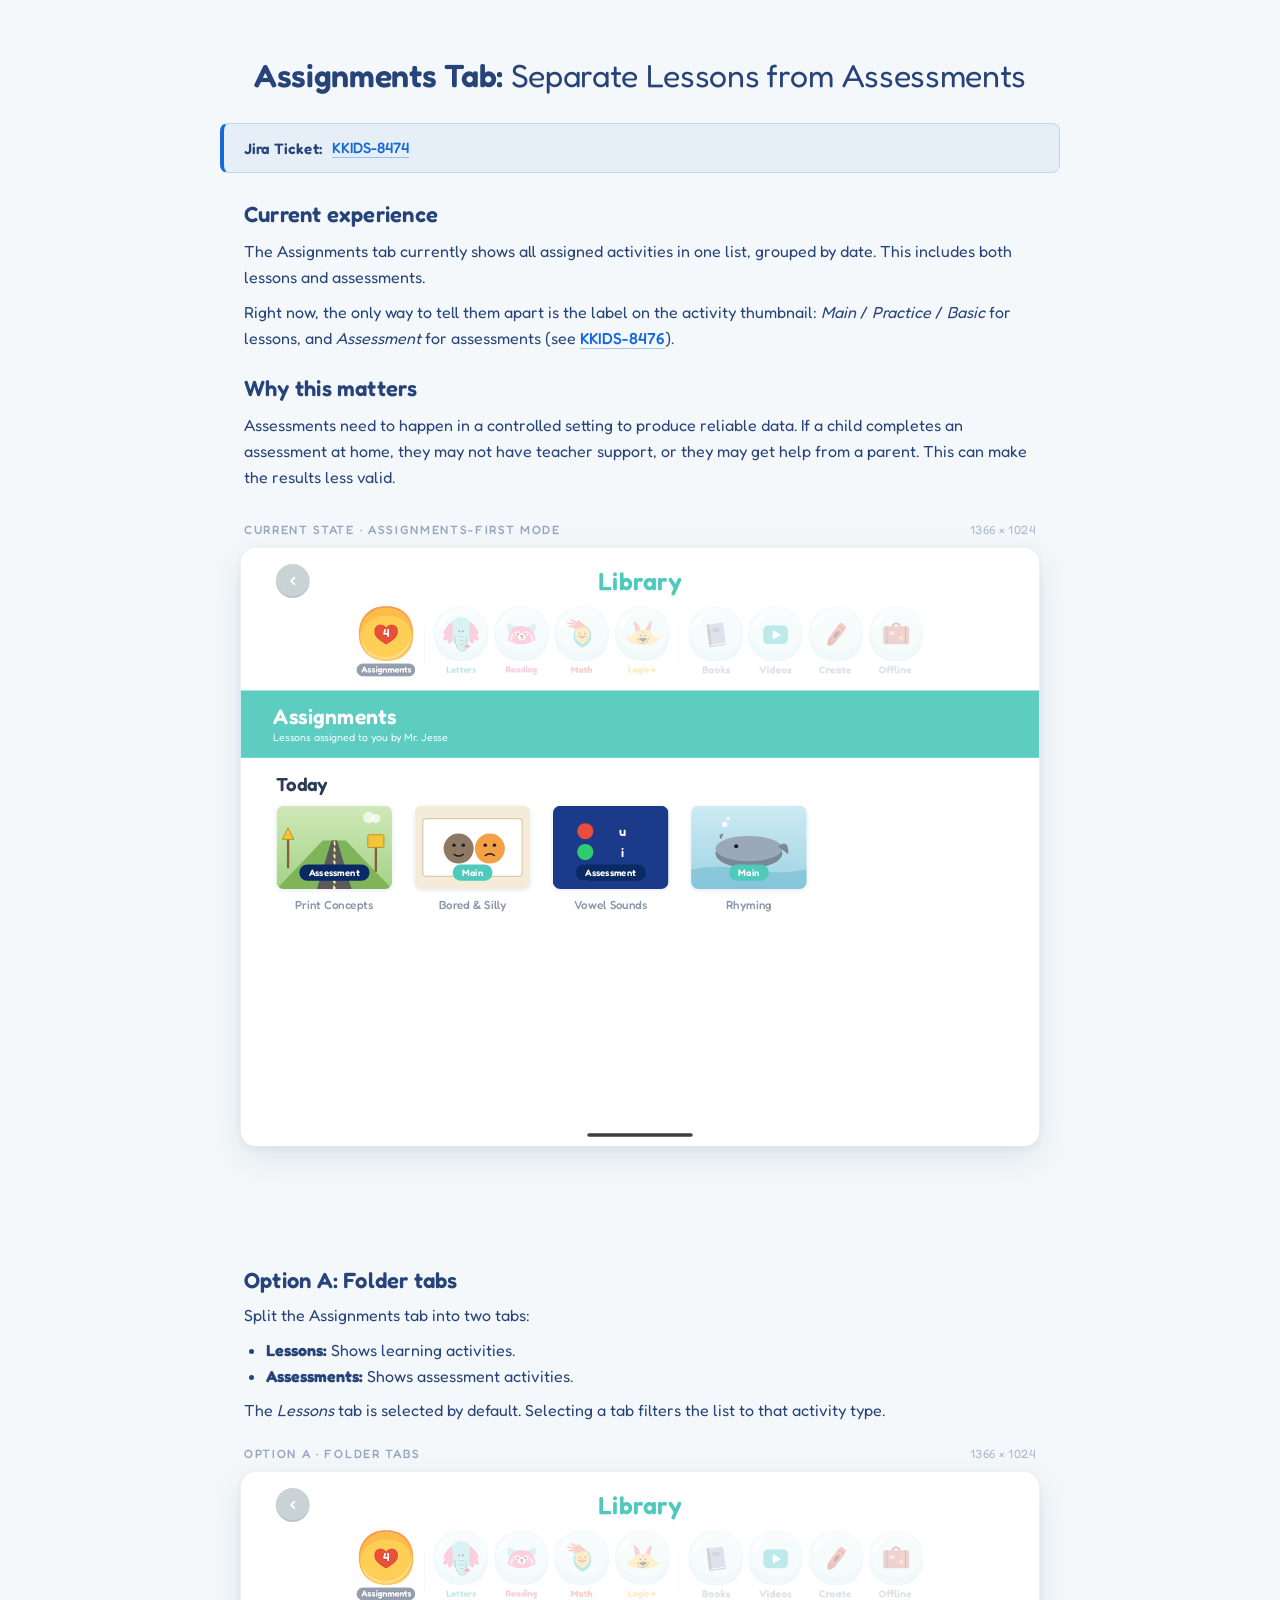
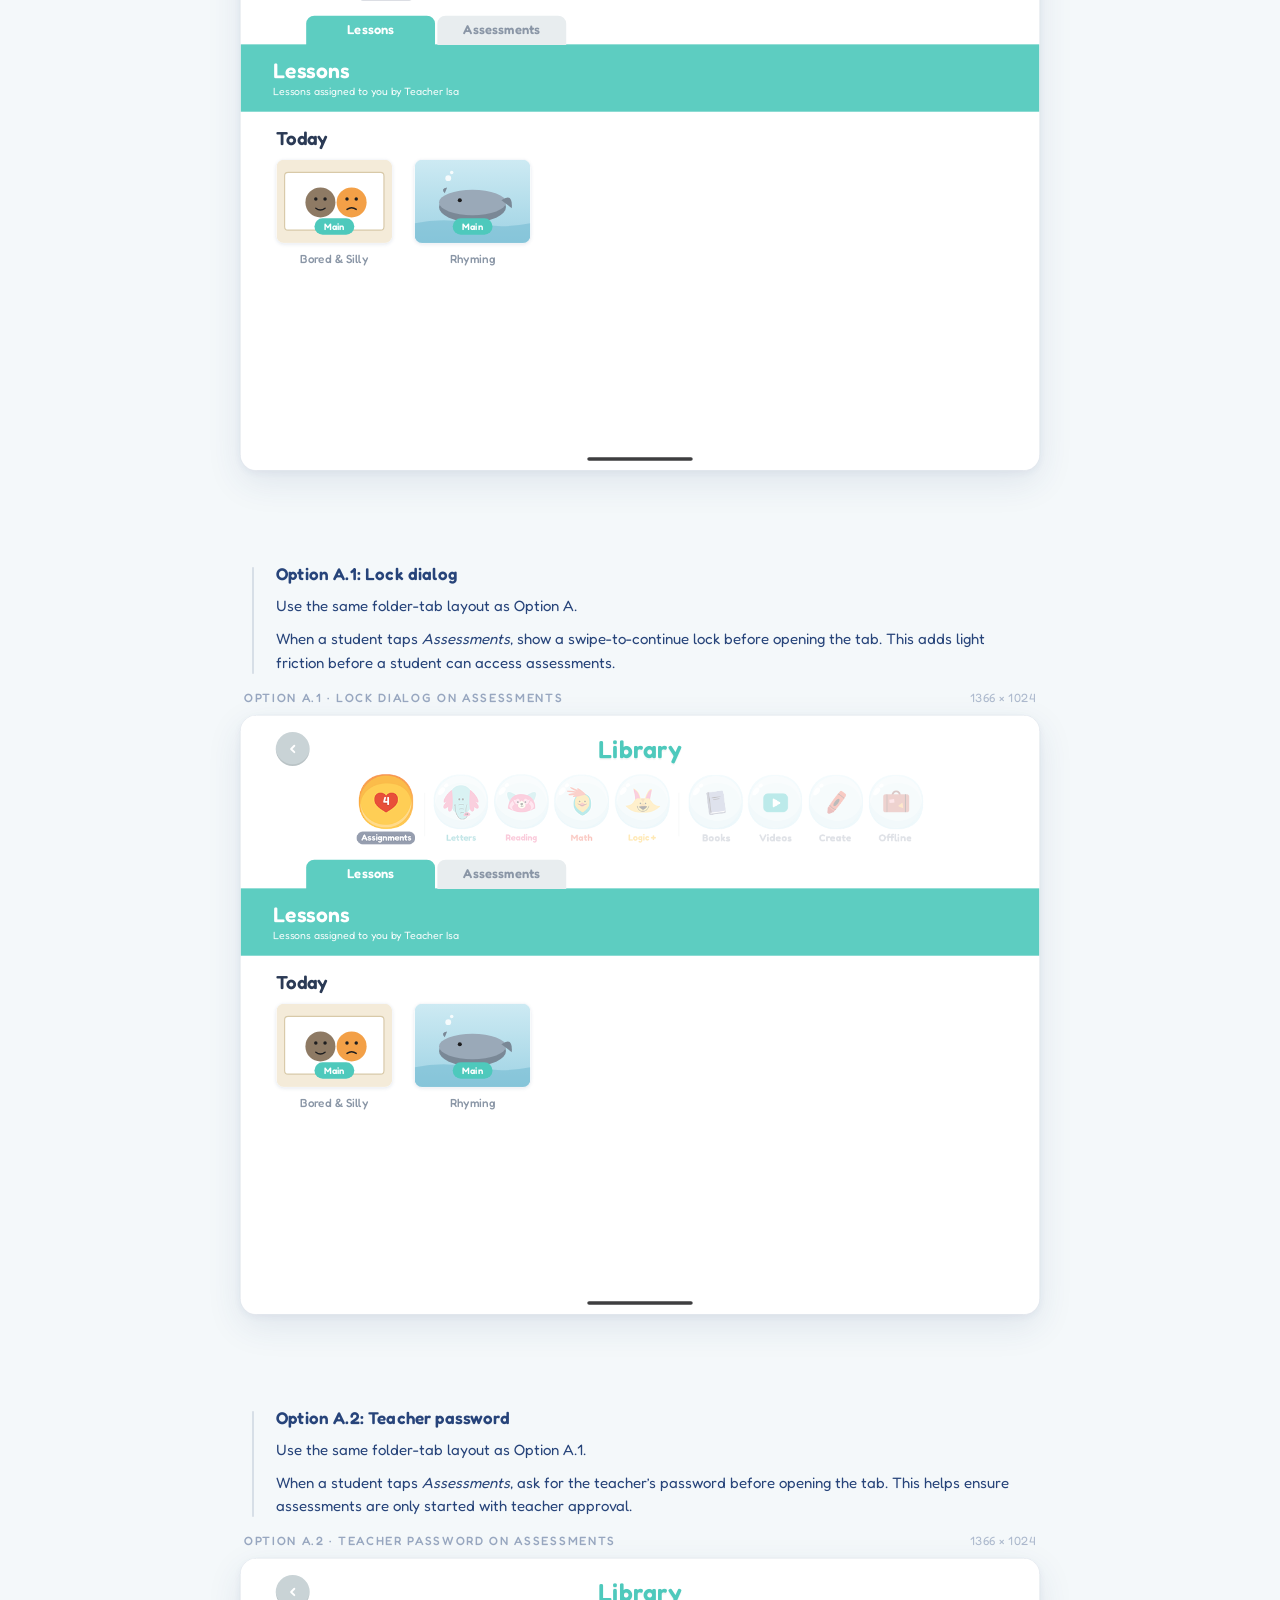
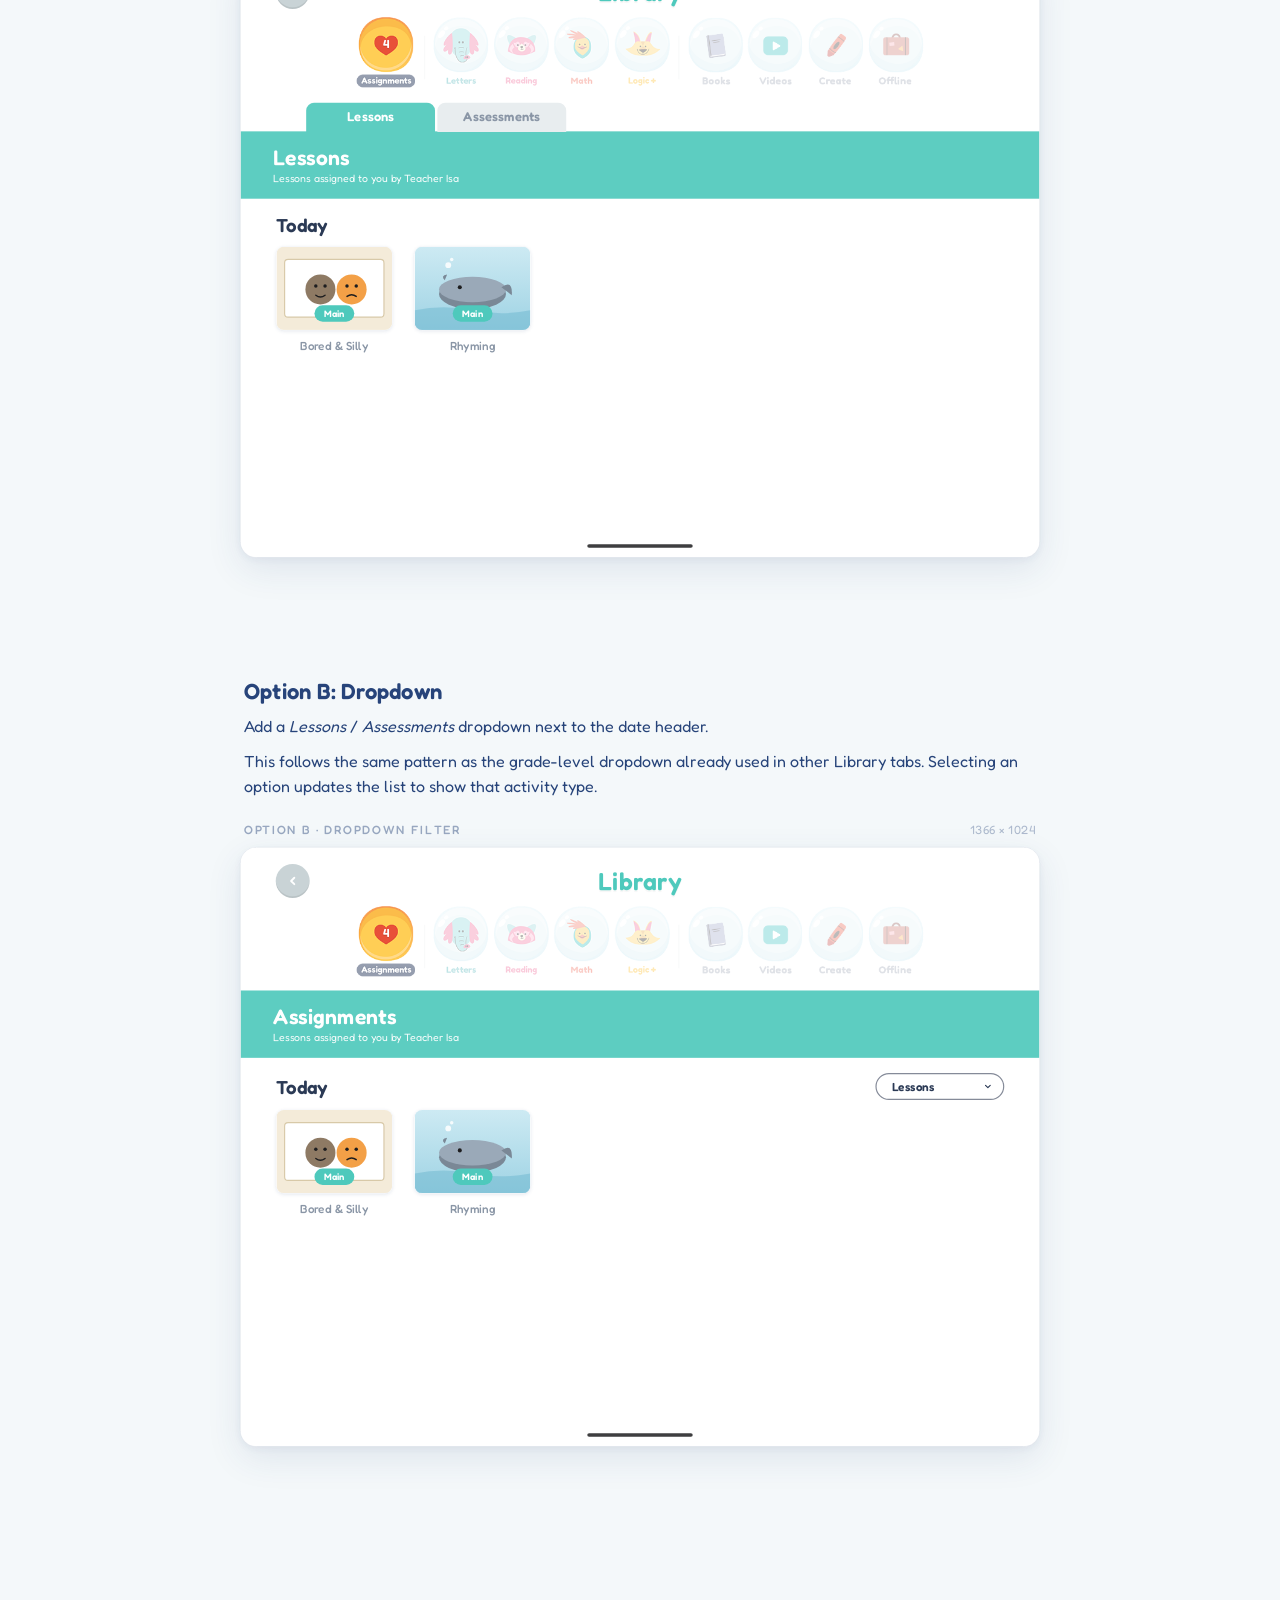
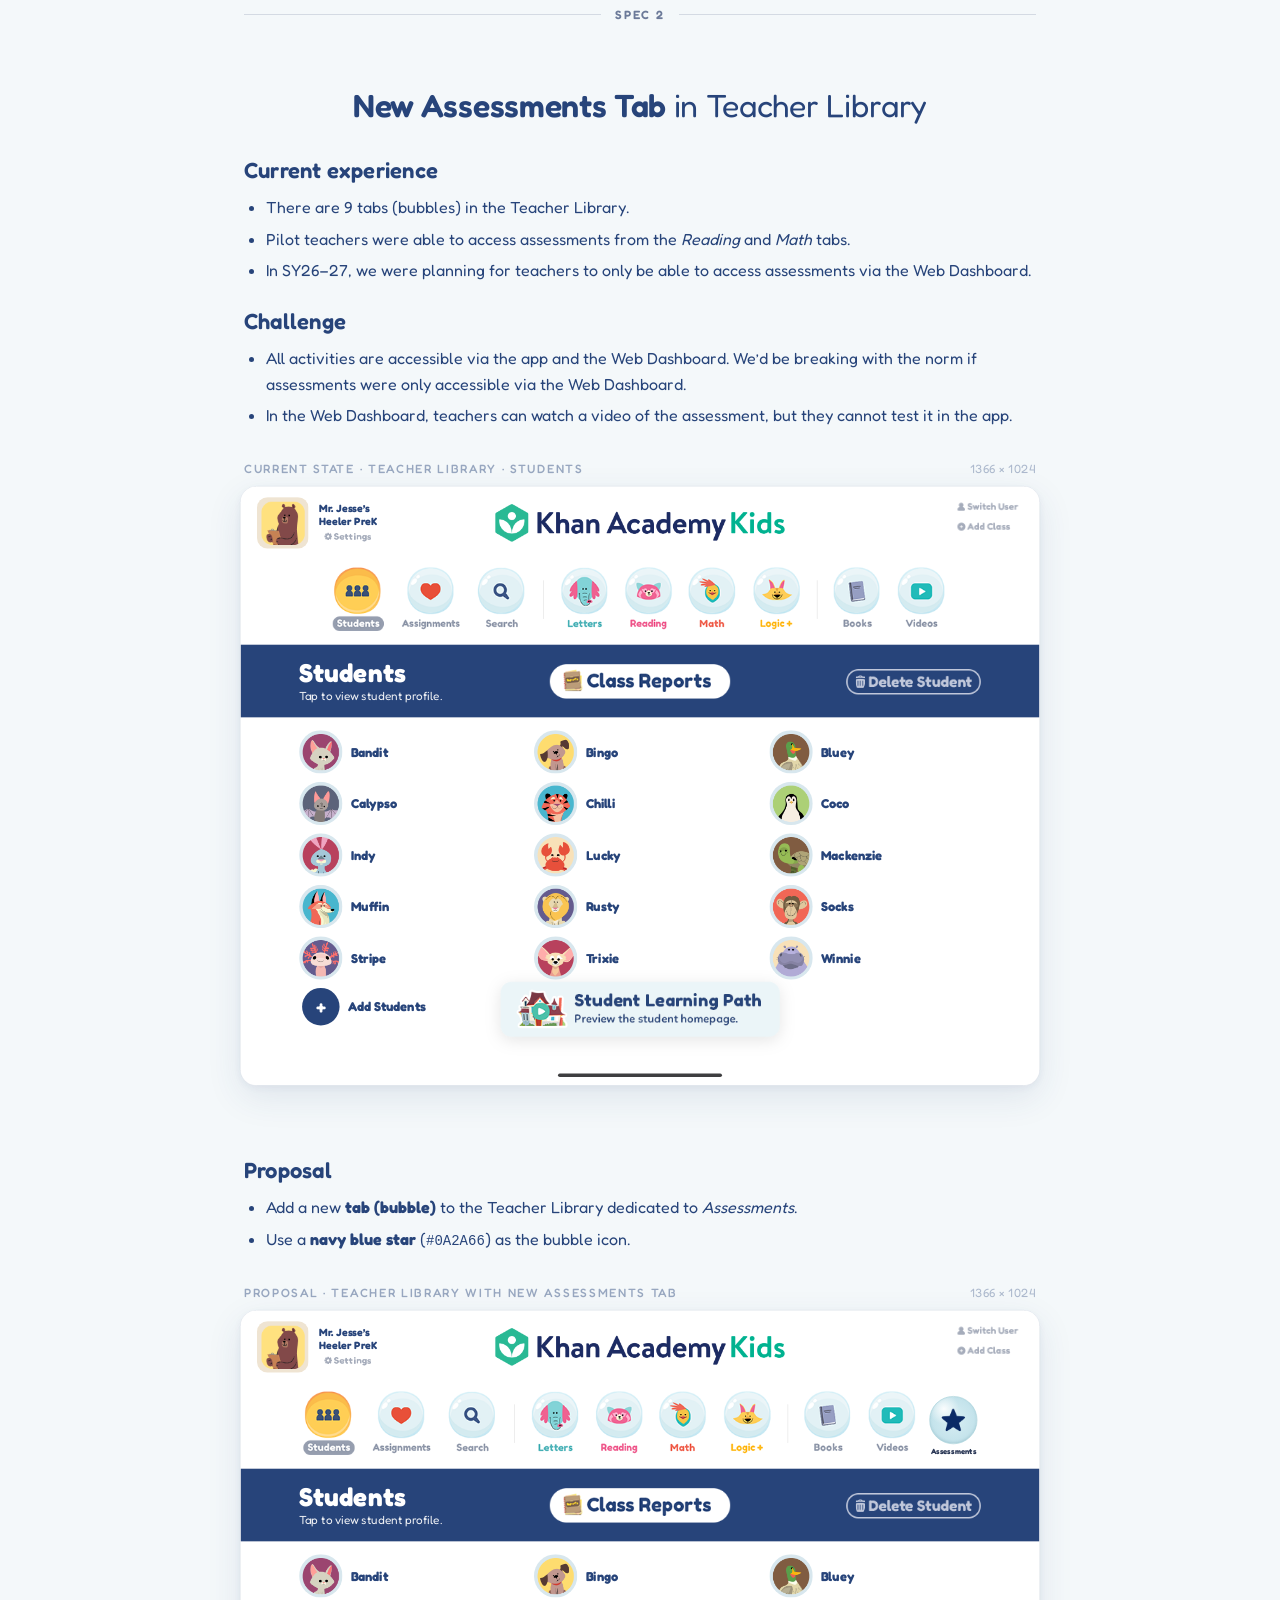
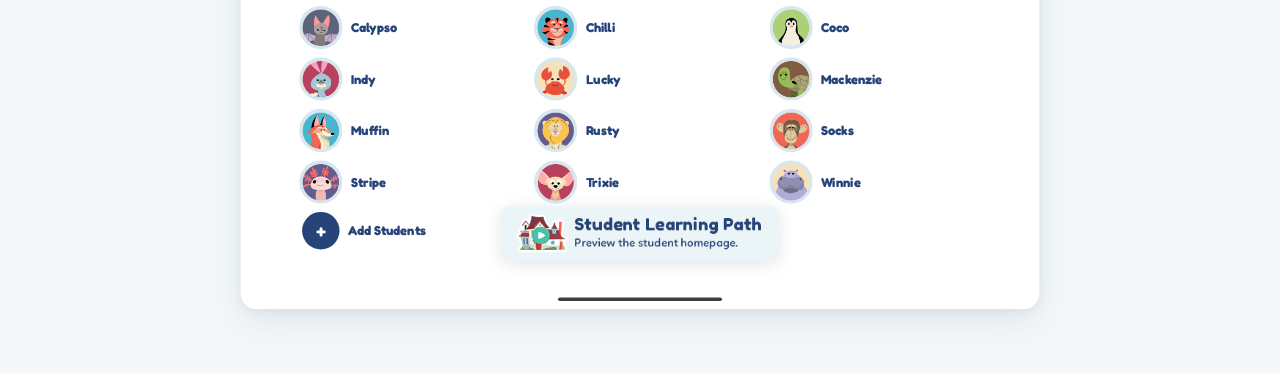
==== AssignmentTab/index.html @ c187c68c "Spec 2: swap to chunkier star shape for Assessments bubble Co-authored-by: Cursor <cursoragent@curso" ====
<!DOCTYPE html>
<html lang="en">
<head>
  <meta charset="UTF-8" />
  <meta name="viewport" content="width=device-width, initial-scale=1.0" />
  <title>Assignments Tab: Separate Lessons from Assessments</title>
  <link rel="preconnect" href="https://fonts.googleapis.com">
  <link rel="preconnect" href="https://fonts.gstatic.com" crossorigin>
  <link href="https://fonts.googleapis.com/css2?family=Fredoka:wght@400;500;600;700&display=swap" rel="stylesheet">
  <style>
    :root {
      --bg-page: #f4f8fa;
      --text-primary: #27447a;
      --text-muted: #6c7a99;
      --frame-border: #d8dde6;

      /* Khan Kids in-app palette */
      --kk-teal: #4ec9bc;
      --kk-teal-banner: #5dcdc1;
      --kk-navy: #2b3a55;
      --kk-grey-back: #c9d3d6;
      --kk-bubble-teal: #b8e5e0;
      --kk-bubble-blue: #cfe9f4;
      --kk-bubble-pink: #f5d6df;
      --kk-bubble-yellow: #fde3a9;
      --kk-bubble-purple: #e6daf4;
      --kk-assign-orange: #ffb547;
      --kk-letters: #4aa3c9;
      --kk-reading: #e85f74;
      --kk-math: #f5a623;
      --kk-logic: #b066c6;

      --font: 'Fredoka', system-ui, -apple-system, BlinkMacSystemFont, 'Segoe UI', sans-serif;
    }

    * { box-sizing: border-box; }
    html, body { height: 100%; margin: 0; }
    body {
      font-family: var(--font);
      background: var(--bg-page);
      color: var(--text-primary);
      -webkit-font-smoothing: antialiased;
      -moz-osx-font-smoothing: grayscale;
    }

    /* ---------- Page header ---------- */
    .page-header {
      max-width: 1180px;
      margin: 0 auto;
      padding: 56px 32px 24px;
      text-align: center;
    }
    .eyebrow {
      font-size: 13px;
      letter-spacing: 0.14em;
      text-transform: uppercase;
      color: var(--text-muted);
      font-weight: 500;
      margin-bottom: 14px;
    }

    /* Visual divider between top-level specs. Will be easy to lift this
       second spec out into its own page later. */
    .spec-divider {
      max-width: 840px;
      margin: 96px auto 8px;
      padding: 0 24px;
      display: flex;
      align-items: center;
      gap: 14px;
      color: var(--text-muted);
      font-size: 12px;
      font-weight: 600;
      letter-spacing: 0.16em;
      text-transform: uppercase;
    }
    .spec-divider::before,
    .spec-divider::after {
      content: "";
      flex: 1;
      height: 1px;
      background: rgba(15, 41, 89, 0.14);
    }
    h1 {
      margin: 0;
      font-weight: 400;
      font-size: 32px;
      letter-spacing: -0.01em;
      color: var(--text-primary);
    }
    h1 strong { font-weight: 600; }
    /* Status Quo block (sits above the iPad mock, centered as a block,
       text left-aligned inside). Width is matched to the iPad mock so it
       reads as part of the same column. */
    .status-quo {
      max-width: 840px;
      margin: 8px auto 24px;
      padding: 0 24px;
    }
    .status-quo-title {
      margin: 0 0 12px;
      font-weight: 600;
      font-size: 22px;
      color: var(--text-primary);
      letter-spacing: 0.01em;
      text-align: left;
    }
    .status-quo p {
      margin: 0 0 10px;
      color: var(--text-primary);
      font-size: 16px;
      font-weight: 400;
      line-height: 1.6;
      text-align: left;
    }
    .status-quo p:last-child { margin-bottom: 0; }
    .status-quo ul {
      margin: 0;
      padding-left: 22px;
      color: var(--text-primary);
      font-size: 16px;
      font-weight: 400;
      line-height: 1.6;
      text-align: left;
    }
    .status-quo ul li { margin-bottom: 6px; }
    .status-quo ul li:last-child { margin-bottom: 0; }
    .jira-link {
      color: #1568db;
      text-decoration: none;
      border-bottom: 1px solid rgba(21, 104, 219, 0.35);
      font-weight: 500;
    }
    .jira-link:hover { border-bottom-color: #1568db; }

    /* Top-of-page Jira callout. Anchored to the same 840px column as
       the Status Quo / Option blocks so it reads as the spec's source. */
    .jira-callout {
      max-width: 840px;
      margin: 4px auto 28px;
      padding: 14px 20px;
      display: flex;
      align-items: center;
      gap: 10px;
      background: rgba(21, 104, 219, 0.06);
      border: 1px solid rgba(21, 104, 219, 0.18);
      border-left: 4px solid #1568db;
      border-radius: 8px;
      font-size: 15px;
      color: var(--text-primary);
    }
    .jira-callout-label {
      font-weight: 600;
      letter-spacing: 0.01em;
    }

    /* Option section heading (Option A, Option B, …) – same column rhythm
       as the Status Quo block above. */
    .option-section {
      max-width: 840px;
      margin: 56px auto 16px;
      padding: 0 24px;
    }
    .option-title {
      margin: 0 0 10px;
      font-weight: 600;
      font-size: 22px;
      color: var(--text-primary);
      letter-spacing: 0.01em;
    }
    .option-intro {
      margin: 0;
      font-size: 16px;
      line-height: 1.55;
      color: var(--text-primary);
    }
    /* When .option-intro is used as a wrapper around multiple blocks
       (paragraphs, definition lists), style the children directly so a
       single rule covers both the inline-<p> and wrapper-<div> cases. */
    .option-intro p {
      margin: 0 0 10px;
      font-size: inherit;
      line-height: inherit;
      color: inherit;
    }
    .option-intro p:last-child { margin-bottom: 0; }
    /* Tight inline bullet list used inside .option-intro (e.g. Option A) */
    .option-intro .option-bullets {
      margin: 6px 0 10px;
      padding-left: 22px;
      list-style: disc;
    }
    .option-intro .option-bullets li {
      margin: 2px 0;
      line-height: 1.5;
    }
    .option-intro .option-bullets strong { color: var(--text-primary); }

    /* Sub-options (e.g. Option A.1, A.2). Tighter top spacing + smaller
       headline + a subtle left rail to communicate "child of the option
       above". The iPad mock itself stays centered and the same size as
       the parent's mock, so they read as variants of the same idea. */
    .option-section.is-sub {
      margin-top: 28px;
      padding-left: 56px;
      position: relative;
    }
    .option-section.is-sub::before {
      content: "";
      position: absolute;
      left: 32px;
      top: 4px;
      bottom: 0;
      width: 2px;
      background: rgba(39, 68, 122, 0.14);
      border-radius: 1px;
    }
    .option-section.is-sub .option-title {
      font-size: 17px;
      font-weight: 600;
      color: var(--text-primary);
    }
    .option-section.is-sub .option-intro {
      font-size: 15px;
    }
    /* Tighten the stage that follows a sub-option so the mock sits closer
       to its description and reads as part of the same group. */
    .option-section.is-sub + .stage {
      padding-top: 0;
    }

    /* ---------- Folder tabs (Assignments / Assessments) ---------- */
    .kk-folder-tabs {
      display: flex;
      gap: 4px;
      padding: 14px 56px 0;
      position: relative;
      z-index: 1;
      margin-bottom: -1px; /* overlap banner by 1px so tabs visually merge */
    }
    .kk-folder-tab {
      font-family: var(--font);
      font-size: 22px;
      font-weight: 600;
      padding: 10px 32px 14px;
      min-width: 220px;
      text-align: center;
      border: 0;
      border-radius: 14px 14px 0 0;
      background: #e8edef;
      color: #8a96a6;
      cursor: pointer;
      transition: background 0.18s ease, color 0.18s ease;
      letter-spacing: 0.01em;
    }
    .kk-folder-tab:hover { color: #5b6878; }
    .kk-folder-tab.is-active { color: #ffffff; }
    /* Active-tab color matches the banner color for each folder, so the
       selected tab visually merges into the banner below it. */
    .kk-folder-tab.is-active[data-folder="lessons"]     { background: var(--kk-teal-banner); }
    .kk-folder-tab.is-active[data-folder="assessments"] { background: #0A2A66; }
    .kk-folder-tab:focus-visible {
      outline: 3px solid #1568db;
      outline-offset: -3px;
    }

    /* When folder tabs are present, the banner butts directly against them */
    .kk-screen.has-folders .kk-banner {
      margin-top: 0;
      transition: background 0.18s ease;
    }
    /* Banner color follows the active folder. */
    .kk-banner.is-assessments { background: #0A2A66; }

    /* Folder content panels — hidden ones use the `hidden` attribute */
    .kk-folder-panel[hidden] { display: none !important; }

    /* ---------- Filter dropdown (Option B) ----------
       A pill-shaped trigger button sits inline with the "Today" header on
       the right. Tapping it opens a small popover menu listing each
       filter option. Mirrors the grade-level dropdown that already exists
       in the Khan Kids parent / teacher view. */
    .kk-section-head {
      display: flex;
      align-items: center;
      justify-content: space-between;
      gap: 16px;
      margin-bottom: 16px;
    }
    .kk-section-head .kk-section-title { margin: 0; }

    .kk-dropdown {
      position: relative;
    }
    .kk-dropdown-trigger {
      font-family: var(--font);
      font-size: 20px;
      font-weight: 600;
      padding: 9px 18px 9px 26px;
      border-radius: 999px;
      border: 2px solid #858B99;
      background: #ffffff;
      color: #2b3a55;
      cursor: pointer;
      display: inline-flex;
      align-items: center;
      gap: 12px;
      min-width: 220px;
      justify-content: space-between;
      letter-spacing: 0.01em;
      transition: border-color 0.15s ease, color 0.15s ease;
    }
    .kk-dropdown-trigger:hover { color: #2b3a55; border-color: #6d7383; }
    .kk-dropdown-trigger:focus-visible {
      outline: 3px solid #1568db;
      outline-offset: 2px;
    }
    .kk-dropdown-trigger .chev {
      width: 16px;
      height: 16px;
      flex-shrink: 0;
      transition: transform 0.18s ease;
    }
    .kk-dropdown.is-open .kk-dropdown-trigger .chev {
      transform: rotate(180deg);
    }

    .kk-dropdown-menu {
      position: absolute;
      top: calc(100% + 10px);
      left: 0;
      min-width: 100%;
      background: #ffffff;
      border: 2px solid #858B99;
      border-radius: 18px;
      padding: 8px;
      box-shadow: 0 10px 24px rgba(39, 68, 122, 0.12);
      z-index: 15;
      display: flex;
      flex-direction: column;
      gap: 2px;
    }
    .kk-dropdown-menu[hidden] { display: none; }

    .kk-dropdown-option {
      font-family: var(--font);
      font-size: 19px;
      font-weight: 600;
      padding: 10px 28px;
      border-radius: 14px;
      border: 0;
      background: transparent;
      color: #2b3a55;
      cursor: pointer;
      text-align: center;
      letter-spacing: 0.01em;
      transition: background 0.12s ease, color 0.12s ease;
      white-space: nowrap;
    }
    .kk-dropdown-option:hover { background: #eef2f4; }
    .kk-dropdown-option.is-active {
      background: #858B99;
      color: #ffffff;
    }
    .kk-dropdown-option:focus-visible {
      outline: 3px solid #1568db;
      outline-offset: -2px;
    }

    /* Content panels driven by the filter — same hidden-toggle pattern
       used by folder tabs in Option A. */
    .kk-filter-panel[hidden] { display: none !important; }

    /* ---------- Parent-lock dialog (mirrors ParentLockDlg.cpp) ----------
       The screen is overlaid with a dimmed backdrop; a small white card
       sits centered with the "Grown-Ups Only!" title, padlock icon, and
       "Swipe X to continue" instruction. The X direction is randomized
       on each show (LEFT / RIGHT / UP / DOWN). */
    .kk-lock-overlay {
      position: absolute;
      inset: 0;
      display: flex;
      align-items: center;
      justify-content: center;
      z-index: 20;
      touch-action: none;
    }
    .kk-lock-overlay[hidden] { display: none; }

    .kk-lock-backdrop {
      position: absolute;
      inset: 0;
      background: rgba(0, 0, 0, 0.45);
    }

    .kk-lock-card {
      position: relative;
      background: #ffffff;
      border-radius: 22px;
      padding: 40px 64px 36px;
      min-width: 440px;
      max-width: 520px;
      text-align: center;
      box-shadow: 0 18px 50px rgba(0, 0, 0, 0.30), 0 2px 6px rgba(0, 0, 0, 0.10);
    }

    .kk-lock-close {
      position: absolute;
      top: -18px;
      right: -18px;
      width: 60px;
      height: 60px;
      padding: 0;
      border: 0;
      background: transparent;
      cursor: pointer;
      z-index: 1;
    }
    .kk-lock-close img {
      width: 100%;
      height: 100%;
      display: block;
      user-select: none;
      -webkit-user-drag: none;
    }

    .kk-lock-title {
      margin: 0 0 22px;
      font-family: var(--font);
      font-weight: 600;
      font-size: 28px;
      color: var(--kk-navy);
      letter-spacing: 0.01em;
    }
    .kk-lock-icon {
      width: 96px;
      height: auto;
      display: block;
      margin: 0 auto 24px;
      user-select: none;
      -webkit-user-drag: none;
    }
    .kk-lock-instruction {
      margin: 0;
      font-family: var(--font);
      font-weight: 600;
      font-size: 20px;
      color: var(--kk-navy);
      letter-spacing: 0.01em;
    }

    /* ---------- Teacher password dialog (Option A.2) ----------
       Same modal pattern as the lock dialog: dimmed backdrop + a small
       white card with an X close button. Inside: "Enter Password" title,
       teacher's email, a password field, a teal Enter button, and a
       "Forgot Password?" link. */
    .kk-pwd-overlay {
      position: absolute;
      inset: 0;
      display: flex;
      align-items: center;
      justify-content: center;
      z-index: 20;
    }
    .kk-pwd-overlay[hidden] { display: none; }

    .kk-pwd-card {
      position: relative;
      background: #ffffff;
      border-radius: 22px;
      padding: 36px 48px 32px;
      min-width: 540px;
      max-width: 600px;
      text-align: center;
      box-shadow: 0 18px 50px rgba(0, 0, 0, 0.30), 0 2px 6px rgba(0, 0, 0, 0.10);
    }

    .kk-pwd-title {
      margin: 0 0 8px;
      font-family: var(--font);
      font-weight: 600;
      font-size: 28px;
      color: var(--kk-navy);
      letter-spacing: 0.01em;
    }
    .kk-pwd-email {
      margin: 0 0 18px;
      font-family: var(--font);
      font-weight: 600;
      font-size: 18px;
      color: var(--kk-navy);
    }
    .kk-pwd-input {
      width: 100%;
      box-sizing: border-box;
      font-family: var(--font);
      font-size: 22px;
      font-weight: 500;
      color: var(--kk-navy);
      padding: 14px 22px;
      border: 1.5px solid #6b80b8;
      border-radius: 999px;
      outline: none;
      background: #ffffff;
      transition: border-color 0.15s ease, box-shadow 0.15s ease;
    }
    .kk-pwd-input::placeholder { color: #6b80b8; opacity: 0.85; }
    .kk-pwd-input:focus {
      border-color: var(--kk-navy);
      box-shadow: 0 0 0 3px rgba(43, 58, 85, 0.10);
    }
    .kk-pwd-enter {
      display: block;
      margin: 18px auto 10px;
      font-family: var(--font);
      font-weight: 600;
      font-size: 22px;
      color: #ffffff;
      background: var(--kk-teal-banner);
      border: 0;
      border-radius: 999px;
      padding: 12px 56px;
      cursor: pointer;
      box-shadow: 0 3px 0 rgba(0, 0, 0, 0.05);
      transition: transform 0.08s ease, background 0.15s ease;
    }
    .kk-pwd-enter:hover  { background: #50c4b7; }
    .kk-pwd-enter:active { transform: translateY(1px); }
    .kk-pwd-forgot {
      display: inline-block;
      margin-top: 4px;
      font-family: var(--font);
      font-weight: 500;
      font-size: 16px;
      color: #c2c7d6;
      text-decoration: none;
      cursor: pointer;
    }
    .kk-pwd-forgot:hover { color: #8a96a6; }

    /* ---------- Mock stage ---------- */
    .stage {
      display: flex;
      justify-content: center;
      align-items: flex-start;
      padding: 8px 24px 64px;
    }

    /* Wrapper that scales the fixed 1366x1024 mock down to a comfortable
       on-screen size. The mock itself stays at its true 1366×1024 px so
       screenshots match iPad Pro 12.9" exactly; only the displayed size
       is reduced via transform: scale() in the script below. */
    .mock-card-wrap {
      width: 100%;
      max-width: 800px;
      display: flex;
      justify-content: center;
    }

    /* The iPad mock — exact dimensions: 1366 × 1024 pixels */
    .mock-card {
      width: 1366px;
      height: 1024px;
      flex: 0 0 1366px;
      background: #ffffff;
      border-radius: 28px;
      border: 1px solid var(--frame-border);
      box-shadow:
        0 20px 60px rgba(39, 68, 122, 0.10),
        0 4px 12px rgba(39, 68, 122, 0.05);
      overflow: hidden;
      position: relative;
      transform-origin: top center;
    }

    /* Header row that sits ABOVE the iPad mock, holding the caption
       (e.g. "Option A · Folder tabs") on the left and the device
       dimensions on the right. Width matches the visible iPad mock. */
    .mock-stack {
      width: 100%;
      max-width: 800px;
      margin: 0 auto;
      display: flex;
      flex-direction: column;
    }
    .mock-header {
      display: flex;
      align-items: baseline;
      justify-content: space-between;
      gap: 16px;
      margin-bottom: 10px;
      padding: 0 4px;
    }
    .mock-label {
      font-size: 12px;
      letter-spacing: 0.14em;
      text-transform: uppercase;
      color: rgba(39, 68, 122, 0.45);
      font-weight: 500;
    }
    .mock-dims {
      font-size: 12px;
      color: rgba(39, 68, 122, 0.35);
      font-weight: 400;
      letter-spacing: 0.04em;
    }

    /* ---------- Assignments tab recreation (scaled for 1366×1024) ----------
       Vertical proportions tuned to match the real app screenshot:
       back button + Library title + bubble strip should occupy ~22% of the
       screen height, not 33%. */
    .kk-screen {
      background: #ffffff;
      padding: 28px 56px 32px;
      position: relative;
      height: 100%;
    }

    /* Top bar: back button + Library title */
    .kk-topbar {
      display: grid;
      grid-template-columns: 1fr auto 1fr;
      align-items: center;
      padding: 0 4px 10px;
    }
    .kk-back {
      width: 58px;
      height: 58px;
      border-radius: 50%;
      background: var(--kk-grey-back);
      display: flex;
      align-items: center;
      justify-content: center;
      box-shadow: inset 0 -3px 0 rgba(0,0,0,0.08);
      justify-self: start;
    }
    .kk-back svg { width: 22px; height: 22px; color: #ffffff; }

    .kk-title {
      font-family: var(--font);
      font-weight: 600;
      color: var(--kk-teal);
      font-size: 42px;
      letter-spacing: 0.01em;
      text-shadow: 0 2px 0 rgba(0,0,0,0.03);
    }

    /* Tab strip — uses real PNG assets from the app's Nav/ folder.
       We size by HEIGHT (not width) so every tab's bubble center and label
       baseline line up, even though library_assignments_btn2 has a wider
       native aspect ratio (100×116) than the other tabs (92×116). */
    .kk-tabs {
      display: flex;
      align-items: flex-end;
      justify-content: center;
      gap: 8px;
      padding: 4px 0 12px;
      flex-wrap: nowrap;
    }
    .kk-tab {
      flex: 0 0 auto;
      position: relative;
      display: flex;
      justify-content: center;
    }
    .kk-tab img {
      height: 120px;
      width: auto;
      display: block;
      user-select: none;
      -webkit-user-drag: none;
    }

    /* Assignment count overlaid on the selected Assignments heart.
       The PNG is 100x116. The orange bubble fills the top ~100px and the
       "Assignments" pill sits in the bottom ~16px. The heart sits inside
       the bubble centered around y≈48px native ≈ 41% of total height,
       but the visual mass of a heart sits in its upper lobes, so we nudge
       the number up a couple more percent so it looks optically centered. */
    .kk-tab.selected .kk-count {
      position: absolute;
      top: 38%;
      left: 50%;
      transform: translate(-50%, -50%);
      color: #ffffff;
      font-family: var(--font);
      font-weight: 600;
      font-size: 20px;
      line-height: 1;
      pointer-events: none;
      text-shadow: 0 1px 0 rgba(0,0,0,0.15);
    }

    /* Thin vertical divider between tab groups.
       The screenshot shows a divider on BOTH sides of the Assignments tab:
       one between Assignments | Letters, and one between Logic+ | Books. */
    .kk-divider {
      width: 1px;
      height: 74px;
      align-self: flex-end;
      background: #d6dee2;
      margin: 0 6px 14px;
    }

    /* "Assignments First" mode dims every non-Assignments tab to 30% alpha.
       The exact value comes from MainApp::Consts::DisabledAlpha = 0.3 in
       LibraryPage.cpp when ClassMgr::showAssignmentsFirst() is true. */
    .kk-tab.dim { opacity: 0.3; }
    .kk-divider.dim { opacity: 0.3; }

    /* Assignments banner */
    .kk-banner {
      background: var(--kk-teal-banner);
      color: #ffffff;
      padding: 22px 56px 24px;
      margin: 12px -56px 0;
    }
    .kk-banner h2 {
      margin: 0;
      font-weight: 600;
      font-size: 36px;
      letter-spacing: 0.01em;
    }
    .kk-banner p {
      margin: 4px 0 0;
      font-weight: 400;
      font-size: 18px;
      opacity: 0.95;
    }

    /* Assignments list (grouped by due date) */
    .kk-section {
      padding: 26px 4px 0;
    }
    .kk-section-title {
      margin: 0 0 16px;
      font-weight: 600;
      font-size: 32px;
      color: var(--kk-navy);
      letter-spacing: 0.01em;
    }
    .kk-thumbs {
      display: flex;
      gap: 36px;
      align-items: flex-start;
      flex-wrap: wrap;
    }
    .kk-thumb {
      width: 200px;
      display: flex;
      flex-direction: column;
      align-items: center;
      gap: 14px;
    }
    .kk-thumb-card {
      width: 200px;
      height: 144px;
      border-radius: 14px;
      overflow: hidden;
      position: relative;
      box-shadow: 0 2px 6px rgba(39, 68, 122, 0.10);
      border: 1px solid rgba(39, 68, 122, 0.06);
    }
    .kk-thumb-card svg { display: block; width: 100%; height: 100%; }
    .kk-thumb-label {
      font-weight: 500;
      font-size: 20px;
      color: #8a96a6;
      text-align: center;
    }
    /* Lesson-type pill overlaid on some thumbs.
       Teal "Main" pill marks core lessons; dark-blue "Assessment" pill
       marks assessment lessons (#0A2A66). */
    .kk-pill {
      position: absolute;
      left: 50%;
      bottom: 14px;
      transform: translateX(-50%);
      color: #ffffff;
      font-weight: 600;
      font-size: 16px;
      padding: 4px 16px;
      border-radius: 14px;
      letter-spacing: 0.01em;
      white-space: nowrap;
    }
    .kk-pill.main       { background: var(--kk-teal); }
    .kk-pill.assessment { background: #0A2A66; }

    /* iPad-style home indicator */
    .kk-home-indicator {
      position: absolute;
      bottom: 16px;
      left: 50%;
      transform: translateX(-50%);
      width: 180px;
      height: 6px;
      background: #1d1d1f;
      border-radius: 3px;
      opacity: 0.85;
    }

    /* ======================================================== */
    /* Teacher Library mockup (Spec 2) — `.tl-*` prefix          */
    /* Calibrated against the simulator screenshot.              */
    /* ======================================================== */
    .tl-screen {
      background: #ffffff;
      position: relative;
      height: 100%;
      display: flex;
      flex-direction: column;
    }

    /* Top bar: class block (left) · logo (center) · actions (right).
       Items align to top so Switch User / Add Class pin to the top edge;
       the logo is explicitly re-centered. */
    .tl-topbar {
      display: grid;
      grid-template-columns: 1fr auto 1fr;
      align-items: start;
      padding: 18px 28px 16px;
    }
    .tl-class {
      display: flex;
      align-items: center;
      gap: 18px;
    }
    .tl-class-avatar {
      width: 88px;
      height: 88px;
      border-radius: 18px;
      object-fit: cover;
      background: #efe4d2;
    }
    .tl-class-info { display: flex; flex-direction: column; gap: 6px; }
    .tl-class-name {
      font-size: 18px;
      font-weight: 700;
      color: #27447A;
      line-height: 1.15;
    }
    .tl-settings { height: 22px; width: auto; opacity: 0.85; align-self: flex-start; }
    .tl-logo {
      height: 64px;
      width: auto;
      display: block;
      margin: 0 auto;
      align-self: center;
    }
    .tl-actions {
      display: flex;
      flex-direction: column;
      align-items: flex-end;
      gap: 10px;
      padding-top: 4px;
    }
    .tl-actions img { height: 24px; width: auto; opacity: 0.85; }

    /* Bubble tabs: 9 tabs with dividers between section groups.
       Centered horizontally to match the app. */
    .tl-tabs {
      display: flex;
      align-items: flex-end;
      justify-content: center;
      gap: 18px;
      padding: 16px 40px 22px;
    }
    .tl-tab {
      display: flex;
      align-items: flex-end;
      justify-content: center;
    }
    .tl-tab img {
      height: 110px;
      width: auto;
      display: block;
    }
    .tl-divider {
      width: 1px;
      height: 66px;
      background: rgba(0, 0, 0, 0.12);
      margin: 0 6px;
      align-self: center;
    }

    /* Custom bubble used for the proposed Assessments tab (Spec 2).
       Matches the visual style of the existing pale-aqua nav bubbles
       (Books, Videos, Assignments) with a small solid navy star inside,
       sitting in the same way the red heart sits in the Assignments bubble. */
    .tl-tab-new {
      display: flex;
      flex-direction: column;
      align-items: center;
      gap: 4px;
    }
    .tl-tab-new-bubble {
      width: 82px;
      height: 82px;
      border-radius: 50%;
      background:
        radial-gradient(circle at 30% 26%, rgba(255,255,255,0.9) 0%, rgba(255,255,255,0) 32%),
        radial-gradient(circle at 50% 50%, #d8eef3 0%, #b9dde7 100%);
      border: 1.5px solid #9fcdd6;
      display: flex;
      align-items: center;
      justify-content: center;
      box-shadow: inset 0 -2px 4px rgba(70, 120, 138, 0.18);
    }
    /* Star shape uses the rounded star PNG as a mask filled with navy.
       Gives pixel-perfect shape while letting us tint via background-color. */
    .tl-tab-new-star {
      width: 44px;
      height: 44px;
      background-color: #0A2A66;
      -webkit-mask: url('assets/star_rounded.png') center / contain no-repeat;
              mask: url('assets/star_rounded.png') center / contain no-repeat;
    }
    .tl-tab-new-label {
      font-size: 13px;
      font-weight: 700;
      color: #2c3957;
      letter-spacing: 0.01em;
    }

    /* Dark navy banner: title · class reports · delete student.
       Padded so the title left-aligns with the student grid column 1, and
       Delete Student lives inside the layout rather than hugging the edge. */
    .tl-banner {
      background: #27447A;
      color: #ffffff;
      padding: 24px 100px;
      display: grid;
      grid-template-columns: 1fr auto 1fr;
      align-items: center;
      gap: 24px;
    }
    .tl-banner-left h2 {
      margin: 0;
      font-size: 44px;
      font-weight: 700;
      letter-spacing: 0.01em;
      line-height: 1.1;
    }
    .tl-banner-left p {
      margin: 4px 0 0;
      font-size: 20px;
      opacity: 0.92;
      font-weight: 400;
    }
    .tl-banner-center { justify-self: center; }
    .tl-banner-center img {
      height: 60px;
      width: auto;
      display: block;
    }
    .tl-banner-right { justify-self: end; }
    .tl-banner-right img {
      height: 46px;
      width: auto;
      display: block;
      opacity: 0.95;
    }

    /* Student grid: 3 columns, tight rows. Padding matches the banner so
       the column 1 avatar aligns under the "Students" title. */
    .tl-students {
      flex: 1;
      padding: 22px 100px 20px;
      display: grid;
      grid-template-columns: repeat(3, 1fr);
      gap: 14px 40px;
      align-content: start;
    }
    .tl-student {
      display: flex;
      align-items: center;
      gap: 14px;
      font-size: 22px;
      font-weight: 700;
      color: #27447A;
    }
    .tl-student img {
      width: 74px;
      height: 74px;
      border-radius: 50%;
      object-fit: cover;
      flex-shrink: 0;
      background: #d8e7ee;
    }
    .tl-student.is-add .tl-add-icon {
      width: 64px;
      height: 64px;
      border-radius: 50%;
      background: #27447A;
      color: #ffffff;
      display: flex;
      align-items: center;
      justify-content: center;
      font-size: 34px;
      font-weight: 600;
      line-height: 1;
      padding-bottom: 3px;
      margin-left: 5px; /* nudges plus-circle to align with student avatars */
    }

    /* Floating Student Learning Path button at bottom — large and lifted. */
    .tl-preview {
      position: absolute;
      bottom: 82px;
      left: 50%;
      transform: translateX(-50%);
      filter: drop-shadow(0 6px 14px rgba(0, 0, 0, 0.10));
    }
    .tl-preview img {
      height: 95px;
      width: auto;
      display: block;
    }

    /* Wider home indicator just for the teacher-library mockups. */
    .tl-screen .kk-home-indicator {
      width: 280px;
      bottom: 14px;
    }
  </style>
</head>
<body>

  <header class="page-header">
    <h1><strong>Assignments Tab:</strong> Separate Lessons from Assessments</h1>
  </header>

  <aside class="jira-callout" aria-label="Source Jira ticket">
    <span class="jira-callout-label">Jira Ticket:</span>
    <a class="jira-link" href="https://duckduckmoose.atlassian.net/browse/KKIDS-8479" target="_blank" rel="noopener">KKIDS-8474</a>
  </aside>

  <section class="status-quo" aria-label="Current experience">
    <h2 class="status-quo-title">Current experience</h2>
    <p>
      The Assignments tab currently shows all assigned activities in one list, grouped by date. This includes both lessons and assessments.
    </p>
    <p>
      Right now, the only way to tell them apart is the label on the activity thumbnail: <em>Main</em> / <em>Practice</em> / <em>Basic</em> for lessons, and <em>Assessment</em> for assessments (see <a class="jira-link" href="https://duckduckmoose.atlassian.net/browse/KKIDS-8476" target="_blank" rel="noopener">KKIDS-8476</a>).
    </p>
  </section>

  <section class="status-quo" aria-label="Why this matters">
    <h2 class="status-quo-title">Why this matters</h2>
    <p>
      Assessments need to happen in a controlled setting to produce reliable data. If a child completes an assessment at home, they may not have teacher support, or they may get help from a parent. This can make the results less valid.
    </p>
  </section>

  <section class="stage">
    <div class="mock-stack">
    <div class="mock-header">
      <div class="mock-label">Current state · Assignments-First mode</div>
      <div class="mock-dims">1366 × 1024</div>
    </div>
    <div class="mock-card-wrap" id="mockWrap">
    <div class="mock-card" id="mockCard" aria-label="Recreated Assignments tab from Khan Academy Kids">
      <div class="kk-screen">
        <!-- Top bar -->
        <div class="kk-topbar">
          <div class="kk-back" aria-hidden="true">
            <svg viewBox="0 0 24 24" fill="none" stroke="currentColor" stroke-width="3.5" stroke-linecap="round" stroke-linejoin="round">
              <polyline points="15 6 9 12 15 18"></polyline>
            </svg>
          </div>
          <div class="kk-title">Library</div>
          <div></div>
        </div>

        <!-- Tab strip (real PNGs from kkids/KinBoxK/Resources New/Nav/).
             Non-Assignments tabs are dimmed because Assignments-First mode is on. -->
        <div class="kk-tabs">
          <div class="kk-tab selected">
            <img src="assets/library_assignments_btn2@2x.png" alt="Assignments tab, selected, 4 assignments">
            <span class="kk-count" aria-hidden="true">4</span>
          </div>

          <div class="kk-divider dim" aria-hidden="true"></div>

          <div class="kk-tab dim">
            <img src="assets/library_ollo_btn1@2x.png" alt="Letters tab (disabled)">
          </div>
          <div class="kk-tab dim">
            <img src="assets/library_reya_btn1@2x.png" alt="Reading tab (disabled)">
          </div>
          <div class="kk-tab dim">
            <img src="assets/library_peck_btn1@2x.png" alt="Math tab (disabled)">
          </div>
          <div class="kk-tab dim">
            <img src="assets/library_sandy_btn1@2x.png" alt="Logic+ tab (disabled)">
          </div>

          <div class="kk-divider dim" aria-hidden="true"></div>

          <div class="kk-tab dim">
            <img src="assets/library_books_btn1@2x.png" alt="Books tab (disabled)">
          </div>
          <div class="kk-tab dim">
            <img src="assets/library_videos_btn1@2x.png" alt="Videos tab (disabled)">
          </div>
          <div class="kk-tab dim">
            <img src="assets/library_draw_btn1@2x.png" alt="Create tab (disabled)">
          </div>
          <div class="kk-tab dim">
            <img src="assets/library_suitcase_btn1@2x.png" alt="Offline tab (disabled)">
          </div>
        </div>

        <!-- Green Assignments banner -->
        <div class="kk-banner">
          <h2>Assignments</h2>
          <p>Lessons assigned to you by Mr. Jesse</p>
        </div>

        <!-- "Today" section: 4 lesson thumbnails grouped under one date -->
        <div class="kk-section">
          <h3 class="kk-section-title">Today</h3>
          <div class="kk-thumbs">

            <div class="kk-thumb">
              <div class="kk-thumb-card" aria-label="Print Concepts">
                <svg viewBox="0 0 200 144" xmlns="http://www.w3.org/2000/svg" aria-hidden="true">
                  <defs>
                    <linearGradient id="sky" x1="0" x2="0" y1="0" y2="1">
                      <stop offset="0" stop-color="#cfe9b8"/>
                      <stop offset="1" stop-color="#a4d287"/>
                    </linearGradient>
                  </defs>
                  <rect width="200" height="144" fill="url(#sky)"/>
                  <path d="M0 144 L80 60 L120 60 L200 144 Z" fill="#7fb558"/>
                  <path d="M70 144 L95 60 L105 60 L130 144 Z" fill="#5a5a5a"/>
                  <path d="M99 144 L100 60 L101 60 L101 144 Z" stroke="#fff7a8" stroke-width="2" stroke-dasharray="6 5" fill="none"/>
                  <rect x="18" y="58" width="4" height="50" fill="#8a6033"/>
                  <polygon points="10,58 30,58 20,38" fill="#f3c43a" stroke="#b88a1a" stroke-width="1.5"/>
                  <rect x="170" y="68" width="4" height="46" fill="#8a6033"/>
                  <rect x="158" y="50" width="28" height="22" rx="2" fill="#f3c43a" stroke="#b88a1a" stroke-width="1.5"/>
                  <circle cx="160" cy="20" r="10" fill="#fff" opacity="0.7"/>
                  <circle cx="172" cy="22" r="8" fill="#fff" opacity="0.7"/>
                </svg>
                <div class="kk-pill assessment">Assessment</div>
              </div>
              <div class="kk-thumb-label">Print Concepts</div>
            </div>

            <div class="kk-thumb">
              <div class="kk-thumb-card" aria-label="Bored & Silly">
                <svg viewBox="0 0 200 144" xmlns="http://www.w3.org/2000/svg" aria-hidden="true">
                  <rect width="200" height="144" fill="#f4ebd9"/>
                  <rect x="14" y="22" width="172" height="100" rx="6" fill="#ffffff" stroke="#d8c9a8" stroke-width="2"/>
                  <circle cx="76" cy="74" r="26" fill="#8e7a64"/>
                  <circle cx="68" cy="68" r="3" fill="#1d1d1f"/>
                  <circle cx="84" cy="68" r="3" fill="#1d1d1f"/>
                  <path d="M68 84 Q76 90 84 84" stroke="#1d1d1f" stroke-width="2.5" fill="none" stroke-linecap="round"/>
                  <circle cx="130" cy="74" r="26" fill="#f3a047"/>
                  <circle cx="122" cy="68" r="3" fill="#1d1d1f"/>
                  <circle cx="138" cy="68" r="3" fill="#1d1d1f"/>
                  <path d="M122 86 Q130 80 138 86" stroke="#1d1d1f" stroke-width="2.5" fill="none" stroke-linecap="round"/>
                </svg>
                <div class="kk-pill main">Main</div>
              </div>
              <div class="kk-thumb-label">Bored &amp; Silly</div>
            </div>

            <div class="kk-thumb">
              <div class="kk-thumb-card" aria-label="Vowel Sounds">
                <svg viewBox="0 0 200 144" xmlns="http://www.w3.org/2000/svg" aria-hidden="true">
                  <rect width="200" height="144" fill="#1b3a8a"/>
                  <circle cx="56" cy="44" r="14" fill="#e74c3c"/>
                  <circle cx="56" cy="80" r="14" fill="#2ecc71"/>
                  <circle cx="56" cy="116" r="14" fill="#3498db"/>
                  <text x="120" y="52" font-family="Fredoka, sans-serif" font-size="22" font-weight="600" fill="#ffffff" text-anchor="middle">u</text>
                  <text x="120" y="88" font-family="Fredoka, sans-serif" font-size="22" font-weight="600" fill="#ffffff" text-anchor="middle">i</text>
                  <text x="120" y="124" font-family="Fredoka, sans-serif" font-size="22" font-weight="600" fill="#ffffff" text-anchor="middle">e</text>
                </svg>
                <div class="kk-pill assessment">Assessment</div>
              </div>
              <div class="kk-thumb-label">Vowel Sounds</div>
            </div>

            <div class="kk-thumb">
              <div class="kk-thumb-card" aria-label="Rhyming">
                <svg viewBox="0 0 200 144" xmlns="http://www.w3.org/2000/svg" aria-hidden="true">
                  <defs>
                    <linearGradient id="ocean" x1="0" x2="0" y1="0" y2="1">
                      <stop offset="0" stop-color="#cdeaf3"/>
                      <stop offset="1" stop-color="#9fd3e4"/>
                    </linearGradient>
                  </defs>
                  <rect width="200" height="144" fill="url(#ocean)"/>
                  <path d="M0 110 Q50 100 100 110 T200 110 L200 144 L0 144 Z" fill="#6fb7d0" opacity="0.5"/>
                  <ellipse cx="100" cy="82" rx="58" ry="26" fill="#7a8896"/>
                  <ellipse cx="100" cy="74" rx="58" ry="22" fill="#9aa9b8"/>
                  <circle cx="78" cy="70" r="3.5" fill="#1d1d1f"/>
                  <path d="M150 70 Q170 56 168 84 Z" fill="#7a8896"/>
                  <path d="M52 58 Q44 50 56 48 Z" fill="#7a8896"/>
                  <circle cx="58" cy="32" r="5" fill="#ffffff" opacity="0.85"/>
                  <circle cx="64" cy="22" r="3" fill="#ffffff" opacity="0.85"/>
                </svg>
                <div class="kk-pill main">Main</div>
              </div>
              <div class="kk-thumb-label">Rhyming</div>
            </div>

          </div>
        </div>

        <div class="kk-home-indicator" aria-hidden="true"></div>
      </div>
    </div>
    </div>
    </div>
  </section>

  <!-- ================================================================ -->
  <!-- Option A — Split Assignments vs. Assessments into folder tabs    -->
  <!-- ================================================================ -->
  <section class="option-section" aria-label="Option A">
    <h2 class="option-title">Option A: Folder tabs</h2>
    <div class="option-intro">
      <p>Split the Assignments tab into two tabs:</p>
      <ul class="option-bullets">
        <li><strong>Lessons:</strong> Shows learning activities.</li>
        <li><strong>Assessments:</strong> Shows assessment activities.</li>
      </ul>
      <p>The <em>Lessons</em> tab is selected by default. Selecting a tab filters the list to that activity type.</p>
    </div>
  </section>

  <section class="stage">
    <div class="mock-stack">
    <div class="mock-header">
      <div class="mock-label">Option A · Folder tabs</div>
      <div class="mock-dims">1366 × 1024</div>
    </div>
    <div class="mock-card-wrap">
    <div class="mock-card" aria-label="Option A: Assignments tab with folder split">
      <div class="kk-screen has-folders">
        <!-- Top bar -->
        <div class="kk-topbar">
          <div class="kk-back" aria-hidden="true">
            <svg viewBox="0 0 24 24" fill="none" stroke="currentColor" stroke-width="3.5" stroke-linecap="round" stroke-linejoin="round">
              <polyline points="15 6 9 12 15 18"></polyline>
            </svg>
          </div>
          <div class="kk-title">Library</div>
          <div></div>
        </div>

        <!-- Bubble tabs (Assignments-First mode still on, so others dimmed) -->
        <div class="kk-tabs">
          <div class="kk-tab selected">
            <img src="assets/library_assignments_btn2@2x.png" alt="Assignments tab, selected, 4 assignments">
            <span class="kk-count" aria-hidden="true">4</span>
          </div>

          <div class="kk-divider dim" aria-hidden="true"></div>

          <div class="kk-tab dim">
            <img src="assets/library_ollo_btn1@2x.png" alt="Letters tab (disabled)">
          </div>
          <div class="kk-tab dim">
            <img src="assets/library_reya_btn1@2x.png" alt="Reading tab (disabled)">
          </div>
          <div class="kk-tab dim">
            <img src="assets/library_peck_btn1@2x.png" alt="Math tab (disabled)">
          </div>
          <div class="kk-tab dim">
            <img src="assets/library_sandy_btn1@2x.png" alt="Logic+ tab (disabled)">
          </div>

          <div class="kk-divider dim" aria-hidden="true"></div>

          <div class="kk-tab dim">
            <img src="assets/library_books_btn1@2x.png" alt="Books tab (disabled)">
          </div>
          <div class="kk-tab dim">
            <img src="assets/library_videos_btn1@2x.png" alt="Videos tab (disabled)">
          </div>
          <div class="kk-tab dim">
            <img src="assets/library_draw_btn1@2x.png" alt="Create tab (disabled)">
          </div>
          <div class="kk-tab dim">
            <img src="assets/library_suitcase_btn1@2x.png" alt="Offline tab (disabled)">
          </div>
        </div>

        <!-- Folder tabs: Lessons | Assessments -->
        <div class="kk-folder-tabs" role="tablist" aria-label="Activity type">
          <button class="kk-folder-tab is-active"
                  type="button"
                  role="tab"
                  aria-selected="true"
                  data-folder="lessons">Lessons</button>
          <button class="kk-folder-tab"
                  type="button"
                  role="tab"
                  aria-selected="false"
                  data-folder="assessments">Assessments</button>
        </div>

        <!-- Banner (title & subtitle swap when the folder changes) -->
        <div class="kk-banner">
          <h2 data-banner-title>Lessons</h2>
          <p data-banner-sub>Lessons assigned to you by Teacher Isa</p>
        </div>

        <!-- "Today" section. Each folder has its own panel of thumbs. -->
        <div class="kk-section">
          <h3 class="kk-section-title">Today</h3>

          <!-- Lessons folder (default) -->
          <div class="kk-thumbs kk-folder-panel" data-folder-panel="lessons" role="tabpanel">

            <div class="kk-thumb">
              <div class="kk-thumb-card" aria-label="Bored & Silly">
                <svg viewBox="0 0 200 144" xmlns="http://www.w3.org/2000/svg" aria-hidden="true">
                  <rect width="200" height="144" fill="#f4ebd9"/>
                  <rect x="14" y="22" width="172" height="100" rx="6" fill="#ffffff" stroke="#d8c9a8" stroke-width="2"/>
                  <circle cx="76" cy="74" r="26" fill="#8e7a64"/>
                  <circle cx="68" cy="68" r="3" fill="#1d1d1f"/>
                  <circle cx="84" cy="68" r="3" fill="#1d1d1f"/>
                  <path d="M68 84 Q76 90 84 84" stroke="#1d1d1f" stroke-width="2.5" fill="none" stroke-linecap="round"/>
                  <circle cx="130" cy="74" r="26" fill="#f3a047"/>
                  <circle cx="122" cy="68" r="3" fill="#1d1d1f"/>
                  <circle cx="138" cy="68" r="3" fill="#1d1d1f"/>
                  <path d="M122 86 Q130 80 138 86" stroke="#1d1d1f" stroke-width="2.5" fill="none" stroke-linecap="round"/>
                </svg>
                <div class="kk-pill main">Main</div>
              </div>
              <div class="kk-thumb-label">Bored &amp; Silly</div>
            </div>

            <div class="kk-thumb">
              <div class="kk-thumb-card" aria-label="Rhyming">
                <svg viewBox="0 0 200 144" xmlns="http://www.w3.org/2000/svg" aria-hidden="true">
                  <defs>
                    <linearGradient id="oceanA" x1="0" x2="0" y1="0" y2="1">
                      <stop offset="0" stop-color="#cdeaf3"/>
                      <stop offset="1" stop-color="#9fd3e4"/>
                    </linearGradient>
                  </defs>
                  <rect width="200" height="144" fill="url(#oceanA)"/>
                  <path d="M0 110 Q50 100 100 110 T200 110 L200 144 L0 144 Z" fill="#6fb7d0" opacity="0.5"/>
                  <ellipse cx="100" cy="82" rx="58" ry="26" fill="#7a8896"/>
                  <ellipse cx="100" cy="74" rx="58" ry="22" fill="#9aa9b8"/>
                  <circle cx="78" cy="70" r="3.5" fill="#1d1d1f"/>
                  <path d="M150 70 Q170 56 168 84 Z" fill="#7a8896"/>
                  <path d="M52 58 Q44 50 56 48 Z" fill="#7a8896"/>
                  <circle cx="58" cy="32" r="5" fill="#ffffff" opacity="0.85"/>
                  <circle cx="64" cy="22" r="3" fill="#ffffff" opacity="0.85"/>
                </svg>
                <div class="kk-pill main">Main</div>
              </div>
              <div class="kk-thumb-label">Rhyming</div>
            </div>

          </div>

          <!-- Assessments folder -->
          <div class="kk-thumbs kk-folder-panel" data-folder-panel="assessments" role="tabpanel" hidden>

            <div class="kk-thumb">
              <div class="kk-thumb-card" aria-label="Print Concepts">
                <svg viewBox="0 0 200 144" xmlns="http://www.w3.org/2000/svg" aria-hidden="true">
                  <defs>
                    <linearGradient id="skyA" x1="0" x2="0" y1="0" y2="1">
                      <stop offset="0" stop-color="#cfe9b8"/>
                      <stop offset="1" stop-color="#a4d287"/>
                    </linearGradient>
                  </defs>
                  <rect width="200" height="144" fill="url(#skyA)"/>
                  <path d="M0 144 L80 60 L120 60 L200 144 Z" fill="#7fb558"/>
                  <path d="M70 144 L95 60 L105 60 L130 144 Z" fill="#5a5a5a"/>
                  <path d="M99 144 L100 60 L101 60 L101 144 Z" stroke="#fff7a8" stroke-width="2" stroke-dasharray="6 5" fill="none"/>
                  <rect x="18" y="58" width="4" height="50" fill="#8a6033"/>
                  <polygon points="10,58 30,58 20,38" fill="#f3c43a" stroke="#b88a1a" stroke-width="1.5"/>
                  <rect x="170" y="68" width="4" height="46" fill="#8a6033"/>
                  <rect x="158" y="50" width="28" height="22" rx="2" fill="#f3c43a" stroke="#b88a1a" stroke-width="1.5"/>
                  <circle cx="160" cy="20" r="10" fill="#fff" opacity="0.7"/>
                  <circle cx="172" cy="22" r="8" fill="#fff" opacity="0.7"/>
                </svg>
                <div class="kk-pill assessment">Assessment</div>
              </div>
              <div class="kk-thumb-label">Print Concepts</div>
            </div>

            <div class="kk-thumb">
              <div class="kk-thumb-card" aria-label="Vowel Sounds">
                <svg viewBox="0 0 200 144" xmlns="http://www.w3.org/2000/svg" aria-hidden="true">
                  <rect width="200" height="144" fill="#1b3a8a"/>
                  <circle cx="56" cy="44" r="14" fill="#e74c3c"/>
                  <circle cx="56" cy="80" r="14" fill="#2ecc71"/>
                  <circle cx="56" cy="116" r="14" fill="#3498db"/>
                  <text x="120" y="52" font-family="Fredoka, sans-serif" font-size="22" font-weight="600" fill="#ffffff" text-anchor="middle">u</text>
                  <text x="120" y="88" font-family="Fredoka, sans-serif" font-size="22" font-weight="600" fill="#ffffff" text-anchor="middle">i</text>
                  <text x="120" y="124" font-family="Fredoka, sans-serif" font-size="22" font-weight="600" fill="#ffffff" text-anchor="middle">e</text>
                </svg>
                <div class="kk-pill assessment">Assessment</div>
              </div>
              <div class="kk-thumb-label">Vowel Sounds</div>
            </div>

          </div>
        </div>

        <div class="kk-home-indicator" aria-hidden="true"></div>
      </div>
    </div>
    </div>
    </div>
  </section>

  <!-- ================================================================ -->
  <!-- Option A.1 — Folder tabs + parent-lock dialog on Assessments     -->
  <!-- ================================================================ -->
  <section class="option-section is-sub" aria-label="Option A.1">
    <h2 class="option-title">Option A.1: Lock dialog</h2>
    <div class="option-intro">
      <p>Use the same folder-tab layout as Option A.</p>
      <p>When a student taps <em>Assessments</em>, show a swipe-to-continue lock before opening the tab. This adds light friction before a student can access assessments.</p>
    </div>
  </section>

  <section class="stage">
    <div class="mock-stack">
    <div class="mock-header">
      <div class="mock-label">Option A.1 · Lock dialog on Assessments</div>
      <div class="mock-dims">1366 × 1024</div>
    </div>
    <div class="mock-card-wrap">
    <div class="mock-card" aria-label="Option A.1: Folder tabs with parent-lock dialog on Assessments">
      <!-- data-lock marks which folder requires unlocking before it'll show -->
      <div class="kk-screen has-folders" data-lock="assessments">
        <!-- Top bar -->
        <div class="kk-topbar">
          <div class="kk-back" aria-hidden="true">
            <svg viewBox="0 0 24 24" fill="none" stroke="currentColor" stroke-width="3.5" stroke-linecap="round" stroke-linejoin="round">
              <polyline points="15 6 9 12 15 18"></polyline>
            </svg>
          </div>
          <div class="kk-title">Library</div>
          <div></div>
        </div>

        <!-- Bubble tabs (Assignments-First mode still on, so others dimmed) -->
        <div class="kk-tabs">
          <div class="kk-tab selected">
            <img src="assets/library_assignments_btn2@2x.png" alt="Assignments tab, selected, 4 assignments">
            <span class="kk-count" aria-hidden="true">4</span>
          </div>

          <div class="kk-divider dim" aria-hidden="true"></div>

          <div class="kk-tab dim"><img src="assets/library_ollo_btn1@2x.png"  alt="Letters tab (disabled)"></div>
          <div class="kk-tab dim"><img src="assets/library_reya_btn1@2x.png"  alt="Reading tab (disabled)"></div>
          <div class="kk-tab dim"><img src="assets/library_peck_btn1@2x.png"  alt="Math tab (disabled)"></div>
          <div class="kk-tab dim"><img src="assets/library_sandy_btn1@2x.png" alt="Logic+ tab (disabled)"></div>

          <div class="kk-divider dim" aria-hidden="true"></div>

          <div class="kk-tab dim"><img src="assets/library_books_btn1@2x.png"    alt="Books tab (disabled)"></div>
          <div class="kk-tab dim"><img src="assets/library_videos_btn1@2x.png"   alt="Videos tab (disabled)"></div>
          <div class="kk-tab dim"><img src="assets/library_draw_btn1@2x.png"     alt="Create tab (disabled)"></div>
          <div class="kk-tab dim"><img src="assets/library_suitcase_btn1@2x.png" alt="Offline tab (disabled)"></div>
        </div>

        <!-- Folder tabs: Lessons | Assessments -->
        <div class="kk-folder-tabs" role="tablist" aria-label="Activity type">
          <button class="kk-folder-tab is-active"
                  type="button"
                  role="tab"
                  aria-selected="true"
                  data-folder="lessons">Lessons</button>
          <button class="kk-folder-tab"
                  type="button"
                  role="tab"
                  aria-selected="false"
                  data-folder="assessments">Assessments</button>
        </div>

        <div class="kk-banner">
          <h2 data-banner-title>Lessons</h2>
          <p data-banner-sub>Lessons assigned to you by Teacher Isa</p>
        </div>

        <div class="kk-section">
          <h3 class="kk-section-title">Today</h3>

          <div class="kk-thumbs kk-folder-panel" data-folder-panel="lessons" role="tabpanel">

            <div class="kk-thumb">
              <div class="kk-thumb-card" aria-label="Bored & Silly">
                <svg viewBox="0 0 200 144" xmlns="http://www.w3.org/2000/svg" aria-hidden="true">
                  <rect width="200" height="144" fill="#f4ebd9"/>
                  <rect x="14" y="22" width="172" height="100" rx="6" fill="#ffffff" stroke="#d8c9a8" stroke-width="2"/>
                  <circle cx="76" cy="74" r="26" fill="#8e7a64"/>
                  <circle cx="68" cy="68" r="3" fill="#1d1d1f"/>
                  <circle cx="84" cy="68" r="3" fill="#1d1d1f"/>
                  <path d="M68 84 Q76 90 84 84" stroke="#1d1d1f" stroke-width="2.5" fill="none" stroke-linecap="round"/>
                  <circle cx="130" cy="74" r="26" fill="#f3a047"/>
                  <circle cx="122" cy="68" r="3" fill="#1d1d1f"/>
                  <circle cx="138" cy="68" r="3" fill="#1d1d1f"/>
                  <path d="M122 86 Q130 80 138 86" stroke="#1d1d1f" stroke-width="2.5" fill="none" stroke-linecap="round"/>
                </svg>
                <div class="kk-pill main">Main</div>
              </div>
              <div class="kk-thumb-label">Bored &amp; Silly</div>
            </div>

            <div class="kk-thumb">
              <div class="kk-thumb-card" aria-label="Rhyming">
                <svg viewBox="0 0 200 144" xmlns="http://www.w3.org/2000/svg" aria-hidden="true">
                  <defs>
                    <linearGradient id="oceanA1" x1="0" x2="0" y1="0" y2="1">
                      <stop offset="0" stop-color="#cdeaf3"/>
                      <stop offset="1" stop-color="#9fd3e4"/>
                    </linearGradient>
                  </defs>
                  <rect width="200" height="144" fill="url(#oceanA1)"/>
                  <path d="M0 110 Q50 100 100 110 T200 110 L200 144 L0 144 Z" fill="#6fb7d0" opacity="0.5"/>
                  <ellipse cx="100" cy="82" rx="58" ry="26" fill="#7a8896"/>
                  <ellipse cx="100" cy="74" rx="58" ry="22" fill="#9aa9b8"/>
                  <circle cx="78" cy="70" r="3.5" fill="#1d1d1f"/>
                  <path d="M150 70 Q170 56 168 84 Z" fill="#7a8896"/>
                  <path d="M52 58 Q44 50 56 48 Z" fill="#7a8896"/>
                  <circle cx="58" cy="32" r="5" fill="#ffffff" opacity="0.85"/>
                  <circle cx="64" cy="22" r="3" fill="#ffffff" opacity="0.85"/>
                </svg>
                <div class="kk-pill main">Main</div>
              </div>
              <div class="kk-thumb-label">Rhyming</div>
            </div>

          </div>

          <div class="kk-thumbs kk-folder-panel" data-folder-panel="assessments" role="tabpanel" hidden>

            <div class="kk-thumb">
              <div class="kk-thumb-card" aria-label="Print Concepts">
                <svg viewBox="0 0 200 144" xmlns="http://www.w3.org/2000/svg" aria-hidden="true">
                  <defs>
                    <linearGradient id="skyA1" x1="0" x2="0" y1="0" y2="1">
                      <stop offset="0" stop-color="#cfe9b8"/>
                      <stop offset="1" stop-color="#a4d287"/>
                    </linearGradient>
                  </defs>
                  <rect width="200" height="144" fill="url(#skyA1)"/>
                  <path d="M0 144 L80 60 L120 60 L200 144 Z" fill="#7fb558"/>
                  <path d="M70 144 L95 60 L105 60 L130 144 Z" fill="#5a5a5a"/>
                  <path d="M99 144 L100 60 L101 60 L101 144 Z" stroke="#fff7a8" stroke-width="2" stroke-dasharray="6 5" fill="none"/>
                  <rect x="18" y="58" width="4" height="50" fill="#8a6033"/>
                  <polygon points="10,58 30,58 20,38" fill="#f3c43a" stroke="#b88a1a" stroke-width="1.5"/>
                  <rect x="170" y="68" width="4" height="46" fill="#8a6033"/>
                  <rect x="158" y="50" width="28" height="22" rx="2" fill="#f3c43a" stroke="#b88a1a" stroke-width="1.5"/>
                  <circle cx="160" cy="20" r="10" fill="#fff" opacity="0.7"/>
                  <circle cx="172" cy="22" r="8" fill="#fff" opacity="0.7"/>
                </svg>
                <div class="kk-pill assessment">Assessment</div>
              </div>
              <div class="kk-thumb-label">Print Concepts</div>
            </div>

            <div class="kk-thumb">
              <div class="kk-thumb-card" aria-label="Vowel Sounds">
                <svg viewBox="0 0 200 144" xmlns="http://www.w3.org/2000/svg" aria-hidden="true">
                  <rect width="200" height="144" fill="#1b3a8a"/>
                  <circle cx="56" cy="44" r="14" fill="#e74c3c"/>
                  <circle cx="56" cy="80" r="14" fill="#2ecc71"/>
                  <circle cx="56" cy="116" r="14" fill="#3498db"/>
                  <text x="120" y="52" font-family="Fredoka, sans-serif" font-size="22" font-weight="600" fill="#ffffff" text-anchor="middle">u</text>
                  <text x="120" y="88" font-family="Fredoka, sans-serif" font-size="22" font-weight="600" fill="#ffffff" text-anchor="middle">i</text>
                  <text x="120" y="124" font-family="Fredoka, sans-serif" font-size="22" font-weight="600" fill="#ffffff" text-anchor="middle">e</text>
                </svg>
                <div class="kk-pill assessment">Assessment</div>
              </div>
              <div class="kk-thumb-label">Vowel Sounds</div>
            </div>

          </div>
        </div>

        <div class="kk-home-indicator" aria-hidden="true"></div>

        <!-- Parent-lock dialog (hidden by default; shown when Assessments is tapped) -->
        <div class="kk-lock-overlay" hidden role="dialog" aria-modal="true" aria-labelledby="lockTitleA1">
          <div class="kk-lock-backdrop"></div>
          <div class="kk-lock-card">
            <button class="kk-lock-close" type="button" aria-label="Close">
              <img src="assets/leaf_hintvideo_close_btn@2x.png" alt="">
            </button>
            <h3 class="kk-lock-title" id="lockTitleA1">Grown-Ups Only!</h3>
            <img class="kk-lock-icon" src="assets/childlock_icon@2x.png" alt="">
            <p class="kk-lock-instruction">Swipe <span data-swipe-dir>RIGHT</span> to continue</p>
          </div>
        </div>
      </div>
    </div>
    </div>
    </div>
  </section>

  <!-- ================================================================ -->
  <!-- Option A.2 — Folder tabs + teacher-password dialog on Assessments -->
  <!-- ================================================================ -->
  <section class="option-section is-sub" aria-label="Option A.2">
    <h2 class="option-title">Option A.2: Teacher password</h2>
    <div class="option-intro">
      <p>Use the same folder-tab layout as Option A.1.</p>
      <p>When a student taps <em>Assessments</em>, ask for the teacher&rsquo;s password before opening the tab. This helps ensure assessments are only started with teacher approval.</p>
    </div>
  </section>

  <section class="stage">
    <div class="mock-stack">
    <div class="mock-header">
      <div class="mock-label">Option A.2 · Teacher password on Assessments</div>
      <div class="mock-dims">1366 × 1024</div>
    </div>
    <div class="mock-card-wrap">
    <div class="mock-card" aria-label="Option A.2: Folder tabs with teacher-password dialog on Assessments">
      <div class="kk-screen has-folders" data-lock="assessments">
        <div class="kk-topbar">
          <div class="kk-back" aria-hidden="true">
            <svg viewBox="0 0 24 24" fill="none" stroke="currentColor" stroke-width="3.5" stroke-linecap="round" stroke-linejoin="round">
              <polyline points="15 6 9 12 15 18"></polyline>
            </svg>
          </div>
          <div class="kk-title">Library</div>
          <div></div>
        </div>

        <div class="kk-tabs">
          <div class="kk-tab selected">
            <img src="assets/library_assignments_btn2@2x.png" alt="Assignments tab, selected, 4 assignments">
            <span class="kk-count" aria-hidden="true">4</span>
          </div>

          <div class="kk-divider dim" aria-hidden="true"></div>

          <div class="kk-tab dim"><img src="assets/library_ollo_btn1@2x.png"  alt="Letters tab (disabled)"></div>
          <div class="kk-tab dim"><img src="assets/library_reya_btn1@2x.png"  alt="Reading tab (disabled)"></div>
          <div class="kk-tab dim"><img src="assets/library_peck_btn1@2x.png"  alt="Math tab (disabled)"></div>
          <div class="kk-tab dim"><img src="assets/library_sandy_btn1@2x.png" alt="Logic+ tab (disabled)"></div>

          <div class="kk-divider dim" aria-hidden="true"></div>

          <div class="kk-tab dim"><img src="assets/library_books_btn1@2x.png"    alt="Books tab (disabled)"></div>
          <div class="kk-tab dim"><img src="assets/library_videos_btn1@2x.png"   alt="Videos tab (disabled)"></div>
          <div class="kk-tab dim"><img src="assets/library_draw_btn1@2x.png"     alt="Create tab (disabled)"></div>
          <div class="kk-tab dim"><img src="assets/library_suitcase_btn1@2x.png" alt="Offline tab (disabled)"></div>
        </div>

        <div class="kk-folder-tabs" role="tablist" aria-label="Activity type">
          <button class="kk-folder-tab is-active"
                  type="button"
                  role="tab"
                  aria-selected="true"
                  data-folder="lessons">Lessons</button>
          <button class="kk-folder-tab"
                  type="button"
                  role="tab"
                  aria-selected="false"
                  data-folder="assessments">Assessments</button>
        </div>

        <div class="kk-banner">
          <h2 data-banner-title>Lessons</h2>
          <p data-banner-sub>Lessons assigned to you by Teacher Isa</p>
        </div>

        <div class="kk-section">
          <h3 class="kk-section-title">Today</h3>

          <div class="kk-thumbs kk-folder-panel" data-folder-panel="lessons" role="tabpanel">

            <div class="kk-thumb">
              <div class="kk-thumb-card" aria-label="Bored & Silly">
                <svg viewBox="0 0 200 144" xmlns="http://www.w3.org/2000/svg" aria-hidden="true">
                  <rect width="200" height="144" fill="#f4ebd9"/>
                  <rect x="14" y="22" width="172" height="100" rx="6" fill="#ffffff" stroke="#d8c9a8" stroke-width="2"/>
                  <circle cx="76" cy="74" r="26" fill="#8e7a64"/>
                  <circle cx="68" cy="68" r="3" fill="#1d1d1f"/>
                  <circle cx="84" cy="68" r="3" fill="#1d1d1f"/>
                  <path d="M68 84 Q76 90 84 84" stroke="#1d1d1f" stroke-width="2.5" fill="none" stroke-linecap="round"/>
                  <circle cx="130" cy="74" r="26" fill="#f3a047"/>
                  <circle cx="122" cy="68" r="3" fill="#1d1d1f"/>
                  <circle cx="138" cy="68" r="3" fill="#1d1d1f"/>
                  <path d="M122 86 Q130 80 138 86" stroke="#1d1d1f" stroke-width="2.5" fill="none" stroke-linecap="round"/>
                </svg>
                <div class="kk-pill main">Main</div>
              </div>
              <div class="kk-thumb-label">Bored &amp; Silly</div>
            </div>

            <div class="kk-thumb">
              <div class="kk-thumb-card" aria-label="Rhyming">
                <svg viewBox="0 0 200 144" xmlns="http://www.w3.org/2000/svg" aria-hidden="true">
                  <defs>
                    <linearGradient id="oceanA2" x1="0" x2="0" y1="0" y2="1">
                      <stop offset="0" stop-color="#cdeaf3"/>
                      <stop offset="1" stop-color="#9fd3e4"/>
                    </linearGradient>
                  </defs>
                  <rect width="200" height="144" fill="url(#oceanA2)"/>
                  <path d="M0 110 Q50 100 100 110 T200 110 L200 144 L0 144 Z" fill="#6fb7d0" opacity="0.5"/>
                  <ellipse cx="100" cy="82" rx="58" ry="26" fill="#7a8896"/>
                  <ellipse cx="100" cy="74" rx="58" ry="22" fill="#9aa9b8"/>
                  <circle cx="78" cy="70" r="3.5" fill="#1d1d1f"/>
                  <path d="M150 70 Q170 56 168 84 Z" fill="#7a8896"/>
                  <path d="M52 58 Q44 50 56 48 Z" fill="#7a8896"/>
                  <circle cx="58" cy="32" r="5" fill="#ffffff" opacity="0.85"/>
                  <circle cx="64" cy="22" r="3" fill="#ffffff" opacity="0.85"/>
                </svg>
                <div class="kk-pill main">Main</div>
              </div>
              <div class="kk-thumb-label">Rhyming</div>
            </div>

          </div>

          <div class="kk-thumbs kk-folder-panel" data-folder-panel="assessments" role="tabpanel" hidden>

            <div class="kk-thumb">
              <div class="kk-thumb-card" aria-label="Print Concepts">
                <svg viewBox="0 0 200 144" xmlns="http://www.w3.org/2000/svg" aria-hidden="true">
                  <defs>
                    <linearGradient id="skyA2" x1="0" x2="0" y1="0" y2="1">
                      <stop offset="0" stop-color="#cfe9b8"/>
                      <stop offset="1" stop-color="#a4d287"/>
                    </linearGradient>
                  </defs>
                  <rect width="200" height="144" fill="url(#skyA2)"/>
                  <path d="M0 144 L80 60 L120 60 L200 144 Z" fill="#7fb558"/>
                  <path d="M70 144 L95 60 L105 60 L130 144 Z" fill="#5a5a5a"/>
                  <path d="M99 144 L100 60 L101 60 L101 144 Z" stroke="#fff7a8" stroke-width="2" stroke-dasharray="6 5" fill="none"/>
                  <rect x="18" y="58" width="4" height="50" fill="#8a6033"/>
                  <polygon points="10,58 30,58 20,38" fill="#f3c43a" stroke="#b88a1a" stroke-width="1.5"/>
                  <rect x="170" y="68" width="4" height="46" fill="#8a6033"/>
                  <rect x="158" y="50" width="28" height="22" rx="2" fill="#f3c43a" stroke="#b88a1a" stroke-width="1.5"/>
                  <circle cx="160" cy="20" r="10" fill="#fff" opacity="0.7"/>
                  <circle cx="172" cy="22" r="8" fill="#fff" opacity="0.7"/>
                </svg>
                <div class="kk-pill assessment">Assessment</div>
              </div>
              <div class="kk-thumb-label">Print Concepts</div>
            </div>

            <div class="kk-thumb">
              <div class="kk-thumb-card" aria-label="Vowel Sounds">
                <svg viewBox="0 0 200 144" xmlns="http://www.w3.org/2000/svg" aria-hidden="true">
                  <rect width="200" height="144" fill="#1b3a8a"/>
                  <circle cx="56" cy="44" r="14" fill="#e74c3c"/>
                  <circle cx="56" cy="80" r="14" fill="#2ecc71"/>
                  <circle cx="56" cy="116" r="14" fill="#3498db"/>
                  <text x="120" y="52" font-family="Fredoka, sans-serif" font-size="22" font-weight="600" fill="#ffffff" text-anchor="middle">u</text>
                  <text x="120" y="88" font-family="Fredoka, sans-serif" font-size="22" font-weight="600" fill="#ffffff" text-anchor="middle">i</text>
                  <text x="120" y="124" font-family="Fredoka, sans-serif" font-size="22" font-weight="600" fill="#ffffff" text-anchor="middle">e</text>
                </svg>
                <div class="kk-pill assessment">Assessment</div>
              </div>
              <div class="kk-thumb-label">Vowel Sounds</div>
            </div>

          </div>
        </div>

        <div class="kk-home-indicator" aria-hidden="true"></div>

        <!-- Teacher password dialog (hidden by default) -->
        <div class="kk-pwd-overlay" hidden role="dialog" aria-modal="true" aria-labelledby="pwdTitleA2">
          <div class="kk-lock-backdrop"></div>
          <div class="kk-pwd-card">
            <button class="kk-lock-close" type="button" aria-label="Close">
              <img src="assets/leaf_hintvideo_close_btn@2x.png" alt="">
            </button>
            <h3 class="kk-pwd-title" id="pwdTitleA2">Enter Password</h3>
            <p class="kk-pwd-email">khankids2526+jesse@gmail.com</p>
            <input class="kk-pwd-input" type="password" placeholder="Password" autocomplete="off" spellcheck="false">
            <button class="kk-pwd-enter" type="button">Enter</button>
            <a class="kk-pwd-forgot" href="#" onclick="return false;">Forgot Password?</a>
          </div>
        </div>
      </div>
    </div>
    </div>
    </div>
  </section>

  <!-- ================================================================ -->
  <!-- Option B — Single tab, with Lessons / Assessments filter chips   -->
  <!-- ================================================================ -->
  <section class="option-section" aria-label="Option B">
    <h2 class="option-title">Option B: Dropdown</h2>
    <div class="option-intro">
      <p>Add a <em>Lessons</em> / <em>Assessments</em> dropdown next to the date header.</p>
      <p>This follows the same pattern as the grade-level dropdown already used in other Library tabs. Selecting an option updates the list to show that activity type.</p>
    </div>
  </section>

  <section class="stage">
    <div class="mock-stack">
    <div class="mock-header">
      <div class="mock-label">Option B · Dropdown filter</div>
      <div class="mock-dims">1366 × 1024</div>
    </div>
    <div class="mock-card-wrap">
    <div class="mock-card" aria-label="Option B: Assignments tab with Lessons / Assessments dropdown filter">
      <div class="kk-screen">
        <div class="kk-topbar">
          <div class="kk-back" aria-hidden="true">
            <svg viewBox="0 0 24 24" fill="none" stroke="currentColor" stroke-width="3.5" stroke-linecap="round" stroke-linejoin="round">
              <polyline points="15 6 9 12 15 18"></polyline>
            </svg>
          </div>
          <div class="kk-title">Library</div>
          <div></div>
        </div>

        <div class="kk-tabs">
          <div class="kk-tab selected">
            <img src="assets/library_assignments_btn2@2x.png" alt="Assignments tab, selected, 4 assignments">
            <span class="kk-count" aria-hidden="true">4</span>
          </div>

          <div class="kk-divider dim" aria-hidden="true"></div>

          <div class="kk-tab dim"><img src="assets/library_ollo_btn1@2x.png"  alt="Letters tab (disabled)"></div>
          <div class="kk-tab dim"><img src="assets/library_reya_btn1@2x.png"  alt="Reading tab (disabled)"></div>
          <div class="kk-tab dim"><img src="assets/library_peck_btn1@2x.png"  alt="Math tab (disabled)"></div>
          <div class="kk-tab dim"><img src="assets/library_sandy_btn1@2x.png" alt="Logic+ tab (disabled)"></div>

          <div class="kk-divider dim" aria-hidden="true"></div>

          <div class="kk-tab dim"><img src="assets/library_books_btn1@2x.png"    alt="Books tab (disabled)"></div>
          <div class="kk-tab dim"><img src="assets/library_videos_btn1@2x.png"   alt="Videos tab (disabled)"></div>
          <div class="kk-tab dim"><img src="assets/library_draw_btn1@2x.png"     alt="Create tab (disabled)"></div>
          <div class="kk-tab dim"><img src="assets/library_suitcase_btn1@2x.png" alt="Offline tab (disabled)"></div>
        </div>

        <!-- Banner stays static for Option B (chips filter, don't navigate) -->
        <div class="kk-banner">
          <h2>Assignments</h2>
          <p>Lessons assigned to you by Teacher Isa</p>
        </div>

        <div class="kk-section">
          <div class="kk-section-head">
            <h3 class="kk-section-title">Today</h3>
            <div class="kk-dropdown" data-filter-default="lessons">
              <button class="kk-dropdown-trigger"
                      type="button"
                      aria-haspopup="listbox"
                      aria-expanded="false">
                <span data-dropdown-label>Lessons</span>
                <svg class="chev" viewBox="0 0 24 24" fill="none" stroke="currentColor" stroke-width="3" stroke-linecap="round" stroke-linejoin="round" aria-hidden="true">
                  <polyline points="6 9 12 15 18 9"></polyline>
                </svg>
              </button>
              <div class="kk-dropdown-menu" role="listbox" aria-label="Filter by activity type" hidden>
                <button class="kk-dropdown-option is-active"
                        type="button"
                        role="option"
                        aria-selected="true"
                        data-value="lessons">Lessons</button>
                <button class="kk-dropdown-option"
                        type="button"
                        role="option"
                        aria-selected="false"
                        data-value="assessments">Assessments</button>
              </div>
            </div>
          </div>

          <!-- Lessons (default) -->
          <div class="kk-thumbs kk-filter-panel" data-filter-panel="lessons" role="tabpanel">

            <div class="kk-thumb">
              <div class="kk-thumb-card" aria-label="Bored & Silly">
                <svg viewBox="0 0 200 144" xmlns="http://www.w3.org/2000/svg" aria-hidden="true">
                  <rect width="200" height="144" fill="#f4ebd9"/>
                  <rect x="14" y="22" width="172" height="100" rx="6" fill="#ffffff" stroke="#d8c9a8" stroke-width="2"/>
                  <circle cx="76" cy="74" r="26" fill="#8e7a64"/>
                  <circle cx="68" cy="68" r="3" fill="#1d1d1f"/>
                  <circle cx="84" cy="68" r="3" fill="#1d1d1f"/>
                  <path d="M68 84 Q76 90 84 84" stroke="#1d1d1f" stroke-width="2.5" fill="none" stroke-linecap="round"/>
                  <circle cx="130" cy="74" r="26" fill="#f3a047"/>
                  <circle cx="122" cy="68" r="3" fill="#1d1d1f"/>
                  <circle cx="138" cy="68" r="3" fill="#1d1d1f"/>
                  <path d="M122 86 Q130 80 138 86" stroke="#1d1d1f" stroke-width="2.5" fill="none" stroke-linecap="round"/>
                </svg>
                <div class="kk-pill main">Main</div>
              </div>
              <div class="kk-thumb-label">Bored &amp; Silly</div>
            </div>

            <div class="kk-thumb">
              <div class="kk-thumb-card" aria-label="Rhyming">
                <svg viewBox="0 0 200 144" xmlns="http://www.w3.org/2000/svg" aria-hidden="true">
                  <defs>
                    <linearGradient id="oceanB" x1="0" x2="0" y1="0" y2="1">
                      <stop offset="0" stop-color="#cdeaf3"/>
                      <stop offset="1" stop-color="#9fd3e4"/>
                    </linearGradient>
                  </defs>
                  <rect width="200" height="144" fill="url(#oceanB)"/>
                  <path d="M0 110 Q50 100 100 110 T200 110 L200 144 L0 144 Z" fill="#6fb7d0" opacity="0.5"/>
                  <ellipse cx="100" cy="82" rx="58" ry="26" fill="#7a8896"/>
                  <ellipse cx="100" cy="74" rx="58" ry="22" fill="#9aa9b8"/>
                  <circle cx="78" cy="70" r="3.5" fill="#1d1d1f"/>
                  <path d="M150 70 Q170 56 168 84 Z" fill="#7a8896"/>
                  <path d="M52 58 Q44 50 56 48 Z" fill="#7a8896"/>
                  <circle cx="58" cy="32" r="5" fill="#ffffff" opacity="0.85"/>
                  <circle cx="64" cy="22" r="3" fill="#ffffff" opacity="0.85"/>
                </svg>
                <div class="kk-pill main">Main</div>
              </div>
              <div class="kk-thumb-label">Rhyming</div>
            </div>

          </div>

          <!-- Assessments -->
          <div class="kk-thumbs kk-filter-panel" data-filter-panel="assessments" role="tabpanel" hidden>

            <div class="kk-thumb">
              <div class="kk-thumb-card" aria-label="Print Concepts">
                <svg viewBox="0 0 200 144" xmlns="http://www.w3.org/2000/svg" aria-hidden="true">
                  <defs>
                    <linearGradient id="skyB" x1="0" x2="0" y1="0" y2="1">
                      <stop offset="0" stop-color="#cfe9b8"/>
                      <stop offset="1" stop-color="#a4d287"/>
                    </linearGradient>
                  </defs>
                  <rect width="200" height="144" fill="url(#skyB)"/>
                  <path d="M0 144 L80 60 L120 60 L200 144 Z" fill="#7fb558"/>
                  <path d="M70 144 L95 60 L105 60 L130 144 Z" fill="#5a5a5a"/>
                  <path d="M99 144 L100 60 L101 60 L101 144 Z" stroke="#fff7a8" stroke-width="2" stroke-dasharray="6 5" fill="none"/>
                  <rect x="18" y="58" width="4" height="50" fill="#8a6033"/>
                  <polygon points="10,58 30,58 20,38" fill="#f3c43a" stroke="#b88a1a" stroke-width="1.5"/>
                  <rect x="170" y="68" width="4" height="46" fill="#8a6033"/>
                  <rect x="158" y="50" width="28" height="22" rx="2" fill="#f3c43a" stroke="#b88a1a" stroke-width="1.5"/>
                  <circle cx="160" cy="20" r="10" fill="#fff" opacity="0.7"/>
                  <circle cx="172" cy="22" r="8" fill="#fff" opacity="0.7"/>
                </svg>
                <div class="kk-pill assessment">Assessment</div>
              </div>
              <div class="kk-thumb-label">Print Concepts</div>
            </div>

            <div class="kk-thumb">
              <div class="kk-thumb-card" aria-label="Vowel Sounds">
                <svg viewBox="0 0 200 144" xmlns="http://www.w3.org/2000/svg" aria-hidden="true">
                  <rect width="200" height="144" fill="#1b3a8a"/>
                  <circle cx="56" cy="44" r="14" fill="#e74c3c"/>
                  <circle cx="56" cy="80" r="14" fill="#2ecc71"/>
                  <circle cx="56" cy="116" r="14" fill="#3498db"/>
                  <text x="120" y="52" font-family="Fredoka, sans-serif" font-size="22" font-weight="600" fill="#ffffff" text-anchor="middle">u</text>
                  <text x="120" y="88" font-family="Fredoka, sans-serif" font-size="22" font-weight="600" fill="#ffffff" text-anchor="middle">i</text>
                  <text x="120" y="124" font-family="Fredoka, sans-serif" font-size="22" font-weight="600" fill="#ffffff" text-anchor="middle">e</text>
                </svg>
                <div class="kk-pill assessment">Assessment</div>
              </div>
              <div class="kk-thumb-label">Vowel Sounds</div>
            </div>

          </div>
        </div>

        <div class="kk-home-indicator" aria-hidden="true"></div>
      </div>
    </div>
    </div>
    </div>
  </section>

  <!-- ================================================================ -->
  <!-- SPEC 2: New Assessments Tab in Teacher Library                   -->
  <!-- (Slated to move to its own website later)                        -->
  <!-- ================================================================ -->
  <div class="spec-divider" role="separator" aria-label="New spec begins">
    <span>Spec 2</span>
  </div>

  <header class="page-header">
    <h1><strong>New Assessments Tab</strong> in Teacher Library</h1>
  </header>

  <section class="status-quo" aria-label="Current experience (Teacher Library)">
    <h2 class="status-quo-title">Current experience</h2>
    <ul>
      <li>There are 9 tabs (bubbles) in the Teacher Library.</li>
      <li>Pilot teachers were able to access assessments from the <em>Reading</em> and <em>Math</em> tabs.</li>
      <li>In SY26&ndash;27, we were planning for teachers to only be able to access assessments via the Web Dashboard.</li>
    </ul>
  </section>

  <section class="status-quo" aria-label="Challenge">
    <h2 class="status-quo-title">Challenge</h2>
    <ul>
      <li>All activities are accessible via the app and the Web Dashboard. We&rsquo;d be breaking with the norm if assessments were only accessible via the Web Dashboard.</li>
      <li>In the Web Dashboard, teachers can watch a video of the assessment, but they cannot test it in the app.</li>
    </ul>
  </section>

  <section class="stage">
    <div class="mock-stack">
      <div class="mock-header">
        <div class="mock-label">Current state · Teacher Library · Students</div>
        <div class="mock-dims">1366 × 1024</div>
      </div>
      <div class="mock-card-wrap">
        <div class="mock-card" aria-label="Teacher Library — Students view">
          <div class="tl-screen">

            <!-- Top bar: class identity (left) · logo (center) · Switch User / Add Class (right) -->
            <div class="tl-topbar">
              <div class="tl-class">
                <img class="tl-class-avatar" src="assets/avatarteacher2@2x.png" alt="">
                <div class="tl-class-info">
                  <div class="tl-class-name">Mr. Jesse&rsquo;s<br>Heeler PreK</div>
                  <img class="tl-settings" src="assets/teacherlibrary_settings_btn@2x.png" alt="Settings">
                </div>
              </div>
              <img class="tl-logo" src="assets/khan_academy_kids_logo.png" alt="Khan Academy Kids">
              <div class="tl-actions">
                <img src="assets/teacherlibrary_switchuser_btn@2x.png" alt="Switch User">
                <img src="assets/teacherlibrary_addclass_btn@2x.png" alt="Add Class">
              </div>
            </div>

            <!-- Bubble tabs (9): Students · Assignments · Search | Letters · Reading · Math · Logic+ | Books · Videos -->
            <div class="tl-tabs" role="tablist" aria-label="Teacher Library tabs">
              <div class="tl-tab selected"><img src="assets/libraryteacher_students_btn2@2x.png"     alt="Students (selected)"></div>
              <div class="tl-tab"><img src="assets/libraryteacher_assignments_btn1@2x.png" alt="Assignments"></div>
              <div class="tl-tab"><img src="assets/libraryteacher_search_btn1@2x.png"      alt="Search"></div>

              <div class="tl-divider" aria-hidden="true"></div>

              <div class="tl-tab"><img src="assets/libraryteacher_ollo_btn1@2x.png"  alt="Letters"></div>
              <div class="tl-tab"><img src="assets/libraryteacher_reya_btn1@2x.png"  alt="Reading"></div>
              <div class="tl-tab"><img src="assets/libraryteacher_peck_btn1@2x.png"  alt="Math"></div>
              <div class="tl-tab"><img src="assets/libraryteacher_sandy_btn1@2x.png" alt="Logic+"></div>

              <div class="tl-divider" aria-hidden="true"></div>

              <div class="tl-tab"><img src="assets/libraryteacher_books_btn1@2x.png"  alt="Books"></div>
              <div class="tl-tab"><img src="assets/libraryteacher_videos_btn1@2x.png" alt="Videos"></div>
            </div>

            <!-- Dark navy banner: title (left) · Class Reports (center) · Delete Student (right) -->
            <div class="tl-banner">
              <div class="tl-banner-left">
                <h2>Students</h2>
                <p>Tap to view student profile.</p>
              </div>
              <div class="tl-banner-center">
                <img src="assets/teacherlibrary_classreport_btn@2x.png" alt="Class Reports">
              </div>
              <div class="tl-banner-right">
                <img src="assets/delete_student_btn1@2x.png" alt="Delete Student">
              </div>
            </div>

            <!-- 3-column student grid (15 students + Add Students) -->
            <div class="tl-students">
              <div class="tl-student"><img src="assets/avatar2@2x.png"  alt=""><div>Bandit</div></div>
              <div class="tl-student"><img src="assets/avatar3@2x.png"  alt=""><div>Bingo</div></div>
              <div class="tl-student"><img src="assets/avatar4@2x.png"  alt=""><div>Bluey</div></div>

              <div class="tl-student"><img src="assets/avatar5@2x.png"  alt=""><div>Calypso</div></div>
              <div class="tl-student"><img src="assets/avatar6@2x.png"  alt=""><div>Chilli</div></div>
              <div class="tl-student"><img src="assets/avatar7@2x.png"  alt=""><div>Coco</div></div>

              <div class="tl-student"><img src="assets/avatar8@2x.png"  alt=""><div>Indy</div></div>
              <div class="tl-student"><img src="assets/avatar9@2x.png"  alt=""><div>Lucky</div></div>
              <div class="tl-student"><img src="assets/avatar10@2x.png" alt=""><div>Mackenzie</div></div>

              <div class="tl-student"><img src="assets/avatar11@2x.png" alt=""><div>Muffin</div></div>
              <div class="tl-student"><img src="assets/avatar12@2x.png" alt=""><div>Rusty</div></div>
              <div class="tl-student"><img src="assets/avatar13@2x.png" alt=""><div>Socks</div></div>

              <div class="tl-student"><img src="assets/avatar14@2x.png" alt=""><div>Stripe</div></div>
              <div class="tl-student"><img src="assets/avatar15@2x.png" alt=""><div>Trixie</div></div>
              <div class="tl-student"><img src="assets/avatar16@2x.png" alt=""><div>Winnie</div></div>

              <div class="tl-student is-add">
                <div class="tl-add-icon" aria-hidden="true">+</div>
                <div>Add Students</div>
              </div>
            </div>

            <!-- Floating Student Learning Path button -->
            <div class="tl-preview">
              <img src="assets/teacherlibrary_preview_btn@2x.png" alt="Student Learning Path: Preview the student homepage.">
            </div>

            <div class="kk-home-indicator" aria-hidden="true"></div>
          </div>
        </div>
      </div>
    </div>
  </section>

  <section class="status-quo" aria-label="Proposal">
    <h2 class="status-quo-title">Proposal</h2>
    <ul>
      <li>Add a new <strong>tab (bubble)</strong> to the Teacher Library dedicated to <em>Assessments</em>.</li>
      <li>Use a <strong>navy blue star</strong> (<code style="font-size:14px;">#0A2A66</code>) as the bubble icon.</li>
    </ul>
  </section>

  <section class="stage">
    <div class="mock-stack">
      <div class="mock-header">
        <div class="mock-label">Proposal · Teacher Library with new Assessments tab</div>
        <div class="mock-dims">1366 × 1024</div>
      </div>
      <div class="mock-card-wrap">
        <div class="mock-card" aria-label="Teacher Library with proposed Assessments tab">
          <div class="tl-screen">

            <div class="tl-topbar">
              <div class="tl-class">
                <img class="tl-class-avatar" src="assets/avatarteacher2@2x.png" alt="">
                <div class="tl-class-info">
                  <div class="tl-class-name">Mr. Jesse&rsquo;s<br>Heeler PreK</div>
                  <img class="tl-settings" src="assets/teacherlibrary_settings_btn@2x.png" alt="Settings">
                </div>
              </div>
              <img class="tl-logo" src="assets/khan_academy_kids_logo.png" alt="Khan Academy Kids">
              <div class="tl-actions">
                <img src="assets/teacherlibrary_switchuser_btn@2x.png" alt="Switch User">
                <img src="assets/teacherlibrary_addclass_btn@2x.png" alt="Add Class">
              </div>
            </div>

            <!-- 10 bubbles: new Assessments tab sits at the end, next to Videos -->
            <div class="tl-tabs" role="tablist" aria-label="Teacher Library tabs">
              <div class="tl-tab selected"><img src="assets/libraryteacher_students_btn2@2x.png"     alt="Students (selected)"></div>
              <div class="tl-tab"><img src="assets/libraryteacher_assignments_btn1@2x.png" alt="Assignments"></div>
              <div class="tl-tab"><img src="assets/libraryteacher_search_btn1@2x.png"      alt="Search"></div>

              <div class="tl-divider" aria-hidden="true"></div>

              <div class="tl-tab"><img src="assets/libraryteacher_ollo_btn1@2x.png"  alt="Letters"></div>
              <div class="tl-tab"><img src="assets/libraryteacher_reya_btn1@2x.png"  alt="Reading"></div>
              <div class="tl-tab"><img src="assets/libraryteacher_peck_btn1@2x.png"  alt="Math"></div>
              <div class="tl-tab"><img src="assets/libraryteacher_sandy_btn1@2x.png" alt="Logic+"></div>

              <div class="tl-divider" aria-hidden="true"></div>

              <div class="tl-tab"><img src="assets/libraryteacher_books_btn1@2x.png"  alt="Books"></div>
              <div class="tl-tab"><img src="assets/libraryteacher_videos_btn1@2x.png" alt="Videos"></div>

              <div class="tl-tab tl-tab-new" role="tab" aria-label="Assessments">
                <div class="tl-tab-new-bubble">
                  <div class="tl-tab-new-star" aria-hidden="true"></div>
                </div>
                <div class="tl-tab-new-label">Assessments</div>
              </div>
            </div>

            <div class="tl-banner">
              <div class="tl-banner-left">
                <h2>Students</h2>
                <p>Tap to view student profile.</p>
              </div>
              <div class="tl-banner-center">
                <img src="assets/teacherlibrary_classreport_btn@2x.png" alt="Class Reports">
              </div>
              <div class="tl-banner-right">
                <img src="assets/delete_student_btn1@2x.png" alt="Delete Student">
              </div>
            </div>

            <div class="tl-students">
              <div class="tl-student"><img src="assets/avatar2@2x.png"  alt=""><div>Bandit</div></div>
              <div class="tl-student"><img src="assets/avatar3@2x.png"  alt=""><div>Bingo</div></div>
              <div class="tl-student"><img src="assets/avatar4@2x.png"  alt=""><div>Bluey</div></div>

              <div class="tl-student"><img src="assets/avatar5@2x.png"  alt=""><div>Calypso</div></div>
              <div class="tl-student"><img src="assets/avatar6@2x.png"  alt=""><div>Chilli</div></div>
              <div class="tl-student"><img src="assets/avatar7@2x.png"  alt=""><div>Coco</div></div>

              <div class="tl-student"><img src="assets/avatar8@2x.png"  alt=""><div>Indy</div></div>
              <div class="tl-student"><img src="assets/avatar9@2x.png"  alt=""><div>Lucky</div></div>
              <div class="tl-student"><img src="assets/avatar10@2x.png" alt=""><div>Mackenzie</div></div>

              <div class="tl-student"><img src="assets/avatar11@2x.png" alt=""><div>Muffin</div></div>
              <div class="tl-student"><img src="assets/avatar12@2x.png" alt=""><div>Rusty</div></div>
              <div class="tl-student"><img src="assets/avatar13@2x.png" alt=""><div>Socks</div></div>

              <div class="tl-student"><img src="assets/avatar14@2x.png" alt=""><div>Stripe</div></div>
              <div class="tl-student"><img src="assets/avatar15@2x.png" alt=""><div>Trixie</div></div>
              <div class="tl-student"><img src="assets/avatar16@2x.png" alt=""><div>Winnie</div></div>

              <div class="tl-student is-add">
                <div class="tl-add-icon" aria-hidden="true">+</div>
                <div>Add Students</div>
              </div>
            </div>

            <div class="tl-preview">
              <img src="assets/teacherlibrary_preview_btn@2x.png" alt="Student Learning Path: Preview the student homepage.">
            </div>

            <div class="kk-home-indicator" aria-hidden="true"></div>
          </div>
        </div>
      </div>
    </div>
  </section>

  <script>
    // Keep every iPad mock at its true 1366×1024 internal dimensions, but
    // scale them down to fit their wrapper width using transform: scale().
    (function () {
      var MOCK_W = 1366;
      var MOCK_H = 1024;
      var wraps = Array.prototype.slice.call(document.querySelectorAll('.mock-card-wrap'));
      if (!wraps.length) return;

      function fit() {
        wraps.forEach(function (wrap) {
          var card = wrap.querySelector('.mock-card');
          if (!card) return;
          var avail = wrap.clientWidth;
          var scale = Math.min(1, avail / MOCK_W);
          card.style.transform = 'scale(' + scale + ')';
          wrap.style.height = (MOCK_H * scale) + 'px';
        });
      }

      window.addEventListener('resize', fit);
      window.addEventListener('load', fit);
      fit();
    })();

    // Folder-tab interaction: swap visible panel + banner text when the user
    // taps Lessons vs. Assessments. Scoped per mock so multiple options
    // can coexist on the page. Mocks may opt into a parent-lock dialog on
    // a specific folder via data-lock="..." on .kk-screen.
    (function () {
      var BANNERS = {
        lessons: {
          title: 'Lessons',
          sub:   'Lessons assigned to you by Teacher Isa'
        },
        assessments: {
          title: 'Assessments',
          sub:   'Assessments assigned to you by Teacher Isa'
        }
      };

      function switchFolder(card, folder) {
        card.querySelectorAll('.kk-folder-tab').forEach(function (t) {
          var on = t.getAttribute('data-folder') === folder;
          t.classList.toggle('is-active', on);
          t.setAttribute('aria-selected', on ? 'true' : 'false');
        });
        card.querySelectorAll('[data-folder-panel]').forEach(function (p) {
          p.hidden = p.getAttribute('data-folder-panel') !== folder;
        });

        var banner = card.querySelector('.kk-banner');
        if (banner) banner.classList.toggle('is-assessments', folder === 'assessments');

        var titleEl = card.querySelector('[data-banner-title]');
        var subEl   = card.querySelector('[data-banner-sub]');
        var copy    = BANNERS[folder];
        if (titleEl && copy) titleEl.textContent = copy.title;
        if (subEl   && copy) subEl.textContent   = copy.sub;
      }

      function currentFolder(card) {
        var active = card.querySelector('.kk-folder-tab.is-active');
        return active ? active.getAttribute('data-folder') : null;
      }

      document.querySelectorAll('.kk-folder-tab').forEach(function (tab) {
        tab.addEventListener('click', function () {
          var folder = tab.getAttribute('data-folder');
          var card = tab.closest('.mock-card');
          if (!card) return;
          if (currentFolder(card) === folder) return; // already there

          var screen = card.querySelector('.kk-screen');
          var lockedFolder = screen && screen.getAttribute('data-lock');
          if (lockedFolder === folder) {
            var gate = card._lockDialog || card._pwdDialog;
            if (gate) {
              gate.show();
              return;
            }
          }
          switchFolder(card, folder);
        });
      });

      // Expose the switcher to the lock-dialog module via a tiny per-card hook
      document.querySelectorAll('.mock-card').forEach(function (card) {
        card._switchFolder = function (folder) { switchFolder(card, folder); };
      });
    })();

    // Parent-lock dialog (mirrors kkids/.../ParentLockDlg.cpp).
    // - Randomizes the swipe direction every time it shows
    // - Detects swipes via pointer events; a successful swipe in the matching
    //   direction calls the per-card folder switcher
    // - Tapping the X button or doing a stationary tap dismisses the dialog
    (function () {
      var DIRS = ['LEFT', 'RIGHT', 'UP', 'DOWN'];
      var SWIPE_THRESHOLD = 70;   // screen pixels — close to ParentLockDlg's 125pt
      var TAP_THRESHOLD   = 14;   // a small movement counts as a tap

      function setupLockDialog(card) {
        var overlay  = card.querySelector('.kk-lock-overlay');
        if (!overlay) return null;

        var dirSpan  = overlay.querySelector('[data-swipe-dir]');
        var closeBtn = overlay.querySelector('.kk-lock-close');
        var screen   = card.querySelector('.kk-screen');
        var lockedFolder = screen && screen.getAttribute('data-lock');

        var requiredDir = null;
        var pStart = null;

        function show() {
          requiredDir = DIRS[Math.floor(Math.random() * DIRS.length)];
          if (dirSpan) dirSpan.textContent = requiredDir;
          overlay.hidden = false;
        }
        function hide() {
          overlay.hidden = true;
          requiredDir = null;
          pStart = null;
        }
        function unlock() {
          hide();
          if (!lockedFolder) return;
          // Folder-tab mocks expose _switchFolder; dropdown mocks expose
          // _switchFilter. Both take the locked value and apply it.
          if (typeof card._switchFolder === 'function') {
            card._switchFolder(lockedFolder);
          } else if (typeof card._switchFilter === 'function') {
            card._switchFilter(lockedFolder);
          }
        }

        closeBtn.addEventListener('click', function (e) {
          e.stopPropagation();
          hide();
        });

        overlay.addEventListener('pointerdown', function (e) {
          if (closeBtn.contains(e.target)) return;
          pStart = { x: e.clientX, y: e.clientY };
          overlay.setPointerCapture && overlay.setPointerCapture(e.pointerId);
        });

        overlay.addEventListener('pointerup', function (e) {
          if (!pStart) return;
          var dx  = e.clientX - pStart.x;
          var dy  = e.clientY - pStart.y;
          var adx = Math.abs(dx);
          var ady = Math.abs(dy);
          pStart = null;

          // Stationary tap dismisses (matches ParentLockDlg::onTouchEnd)
          if (adx < TAP_THRESHOLD && ady < TAP_THRESHOLD) {
            hide();
            return;
          }

          var detected = null;
          if (adx > ady && adx >= SWIPE_THRESHOLD) {
            detected = dx > 0 ? 'RIGHT' : 'LEFT';
          } else if (ady >= SWIPE_THRESHOLD) {
            detected = dy > 0 ? 'DOWN' : 'UP';
          }
          if (detected && detected === requiredDir) unlock();
        });

        return { show: show, hide: hide };
      }

      document.querySelectorAll('.mock-card').forEach(function (card) {
        var dlg = setupLockDialog(card);
        if (dlg) card._lockDialog = dlg;
      });
    })();

    // Teacher-password dialog (Option A.2). Any non-empty password counts as
    // "correct" in the mock — this is a presentation prototype, not an auth
    // surface. Enter button or pressing Enter in the field unlocks.
    (function () {
      function setupPasswordDialog(card) {
        var overlay = card.querySelector('.kk-pwd-overlay');
        if (!overlay) return null;

        var input    = overlay.querySelector('.kk-pwd-input');
        var enterBtn = overlay.querySelector('.kk-pwd-enter');
        var closeBtn = overlay.querySelector('.kk-lock-close');
        var backdrop = overlay.querySelector('.kk-lock-backdrop');
        var screen   = card.querySelector('.kk-screen');
        var lockedFolder = screen && screen.getAttribute('data-lock');

        function show() {
          overlay.hidden = false;
          input.value = '';
          // Focus after a tick so the overlay is rendered before focus moves
          setTimeout(function () { input.focus(); }, 0);
        }
        function hide() {
          overlay.hidden = true;
          input.value = '';
        }
        function unlock() {
          hide();
          if (lockedFolder && typeof card._switchFolder === 'function') {
            card._switchFolder(lockedFolder);
          }
        }
        function attempt() {
          // Prototype: any non-empty password unlocks. Wire up real auth later.
          if (input.value.trim().length > 0) {
            unlock();
          } else {
            input.focus();
          }
        }

        closeBtn.addEventListener('click', function (e) {
          e.stopPropagation();
          hide();
        });
        enterBtn.addEventListener('click', attempt);
        input.addEventListener('keydown', function (e) {
          if (e.key === 'Enter') {
            e.preventDefault();
            attempt();
          }
        });
        // Click on dimmed backdrop cancels (matches the parent-lock pattern)
        backdrop.addEventListener('click', hide);

        return { show: show, hide: hide };
      }

      document.querySelectorAll('.mock-card').forEach(function (card) {
        var dlg = setupPasswordDialog(card);
        if (dlg) card._pwdDialog = dlg;
      });
    })();

    // Dropdown filter (Option B). Mirrors the grade-level dropdown pattern
    // from the teacher view: pill-shaped trigger that opens a popover menu
    // of options. The banner stays static — the dropdown filters the
    // visible list rather than navigating to a different surface.
    (function () {
      // Close any open dropdown when the user clicks outside it
      document.addEventListener('click', function (e) {
        document.querySelectorAll('.kk-dropdown.is-open').forEach(function (dd) {
          if (!dd.contains(e.target)) close(dd);
        });
      });
      document.addEventListener('keydown', function (e) {
        if (e.key !== 'Escape') return;
        document.querySelectorAll('.kk-dropdown.is-open').forEach(close);
      });

      function open(dd) {
        dd.classList.add('is-open');
        var menu    = dd.querySelector('.kk-dropdown-menu');
        var trigger = dd.querySelector('.kk-dropdown-trigger');
        if (menu)    menu.hidden = false;
        if (trigger) trigger.setAttribute('aria-expanded', 'true');
      }
      function close(dd) {
        dd.classList.remove('is-open');
        var menu    = dd.querySelector('.kk-dropdown-menu');
        var trigger = dd.querySelector('.kk-dropdown-trigger');
        if (menu)    menu.hidden = true;
        if (trigger) trigger.setAttribute('aria-expanded', 'false');
      }

      document.querySelectorAll('.kk-dropdown').forEach(function (dd) {
        var trigger = dd.querySelector('.kk-dropdown-trigger');
        var labelEl = trigger.querySelector('[data-dropdown-label]');
        var card    = dd.closest('.mock-card');
        var screen  = card && card.querySelector('.kk-screen');
        var lockedValue = screen && screen.getAttribute('data-lock');

        trigger.addEventListener('click', function (e) {
          e.stopPropagation();
          if (dd.classList.contains('is-open')) close(dd); else open(dd);
        });

        // Apply a dropdown value: update active state, label, and panel.
        // Pulled out so the lock-dialog module can call it post-unlock.
        function selectValue(value) {
          var target = dd.querySelector('.kk-dropdown-option[data-value="' + value + '"]');
          if (!target) return;
          dd.querySelectorAll('.kk-dropdown-option').forEach(function (o) {
            var on = o === target;
            o.classList.toggle('is-active', on);
            o.setAttribute('aria-selected', on ? 'true' : 'false');
          });
          if (labelEl) labelEl.textContent = target.textContent;
          if (card) {
            card.querySelectorAll('[data-filter-panel]').forEach(function (p) {
              p.hidden = p.getAttribute('data-filter-panel') !== value;
            });
          }
        }

        if (card) card._switchFilter = selectValue;

        dd.querySelectorAll('.kk-dropdown-option').forEach(function (opt) {
          opt.addEventListener('click', function (e) {
            e.stopPropagation();
            var value = opt.getAttribute('data-value');
            close(dd);

            // If this value is gated behind a lock/password dialog, show
            // the dialog instead of switching immediately. A successful
            // unlock calls back via card._switchFilter.
            if (lockedValue === value && card) {
              var gate = card._lockDialog || card._pwdDialog;
              if (gate) { gate.show(); return; }
            }

            selectValue(value);
          });
        });
      });
    })();
  </script>

</body>
</html>
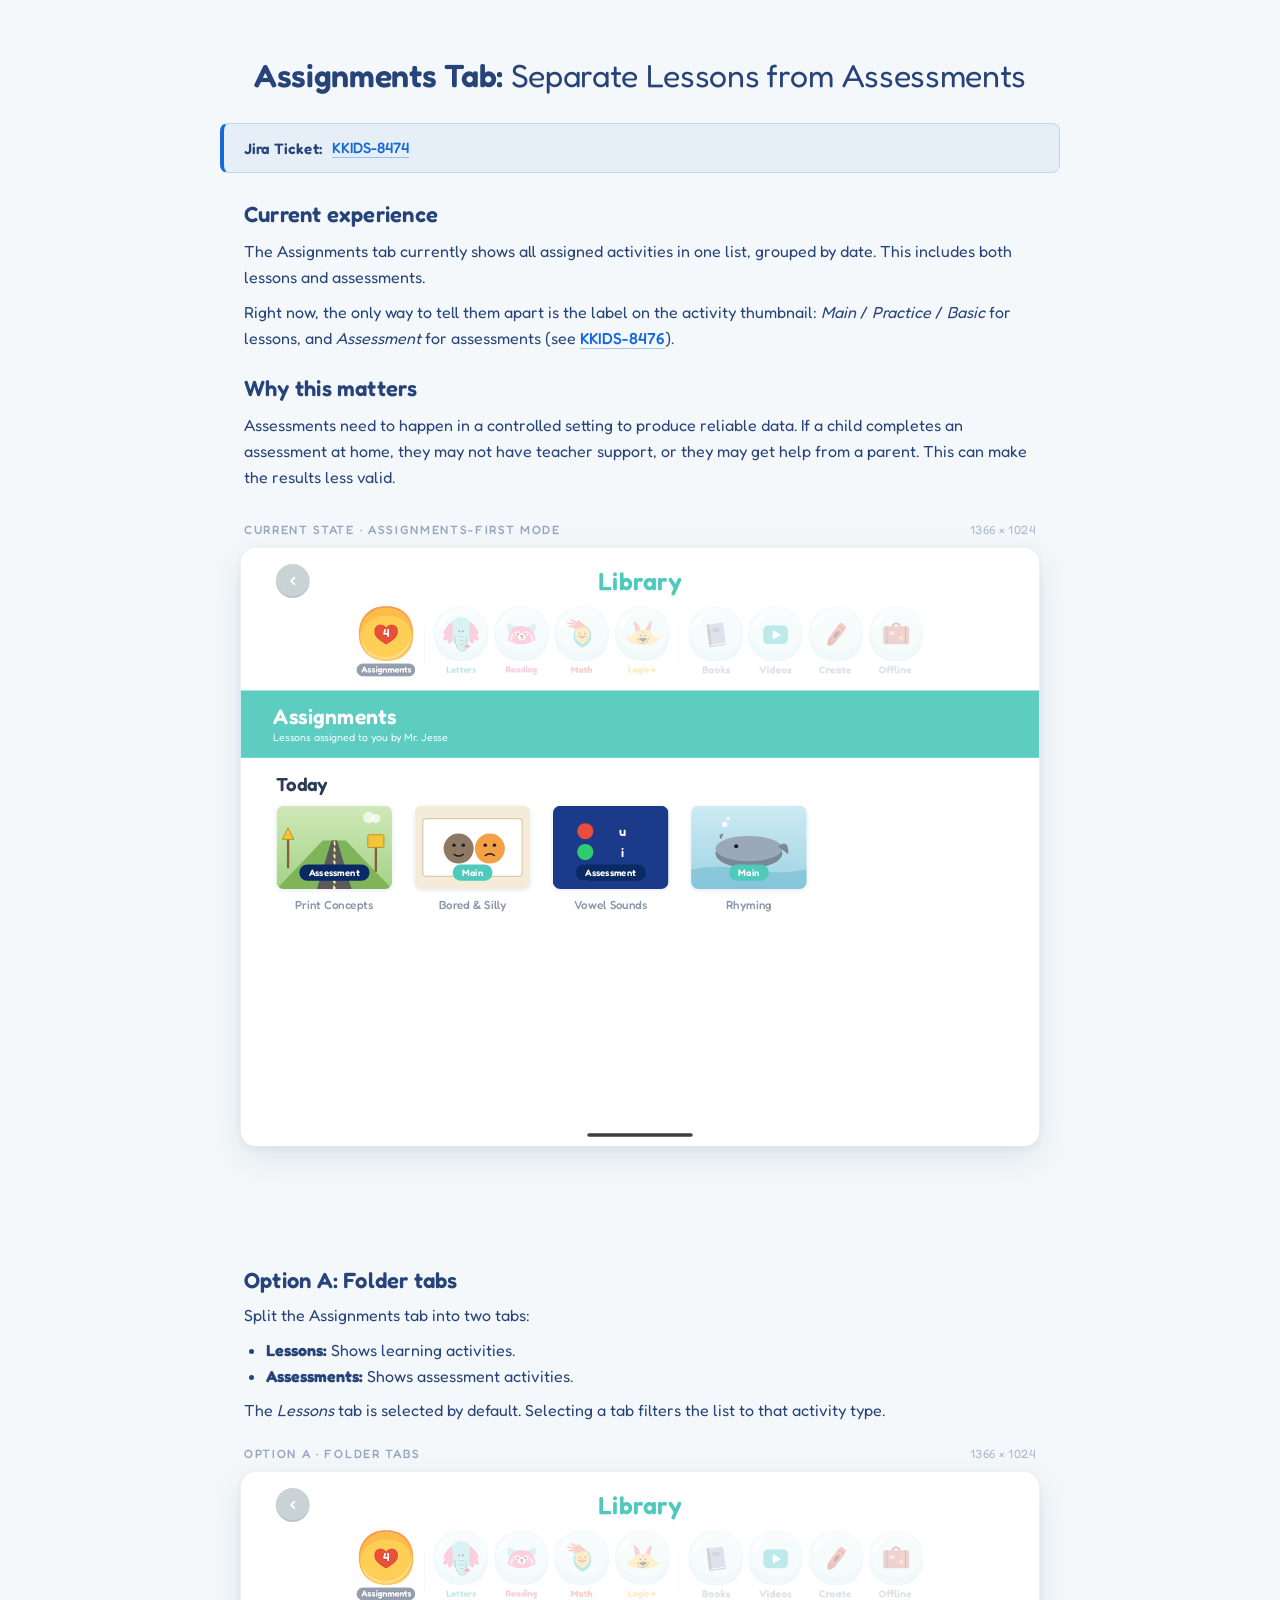
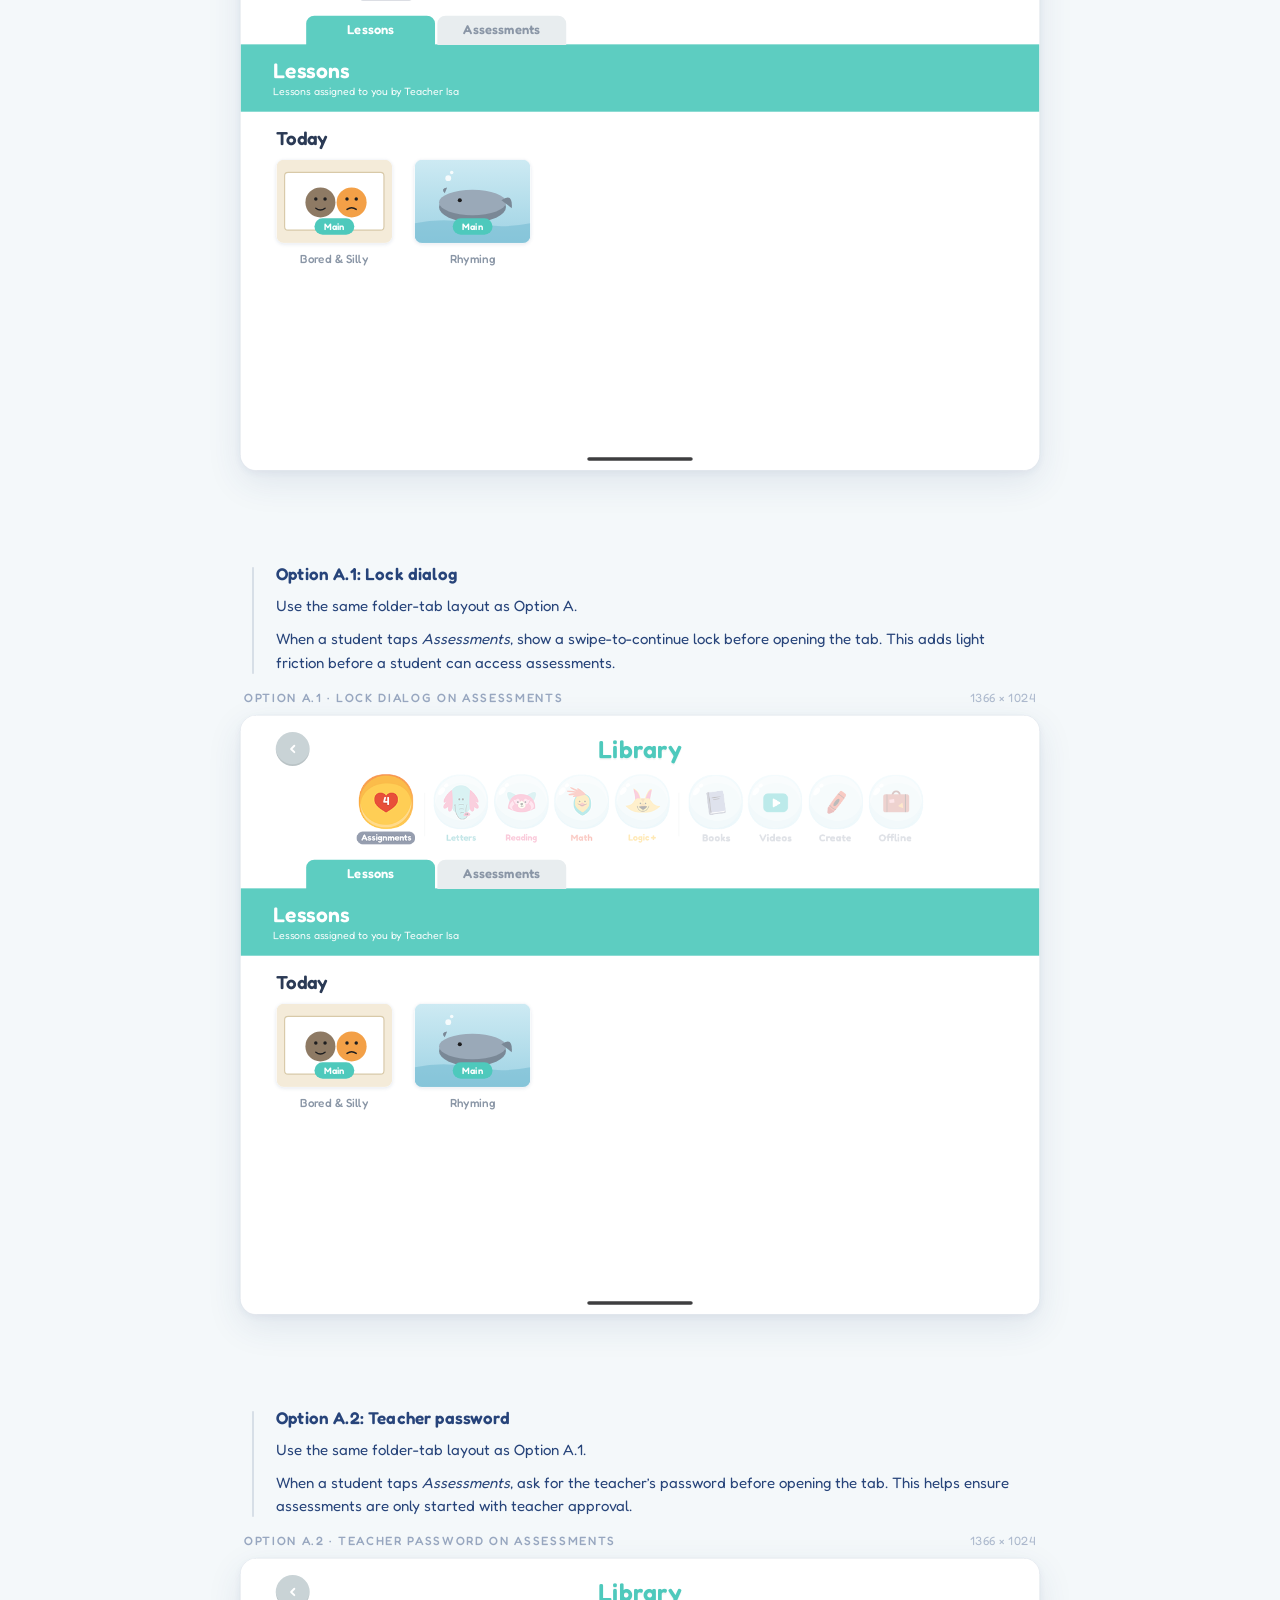
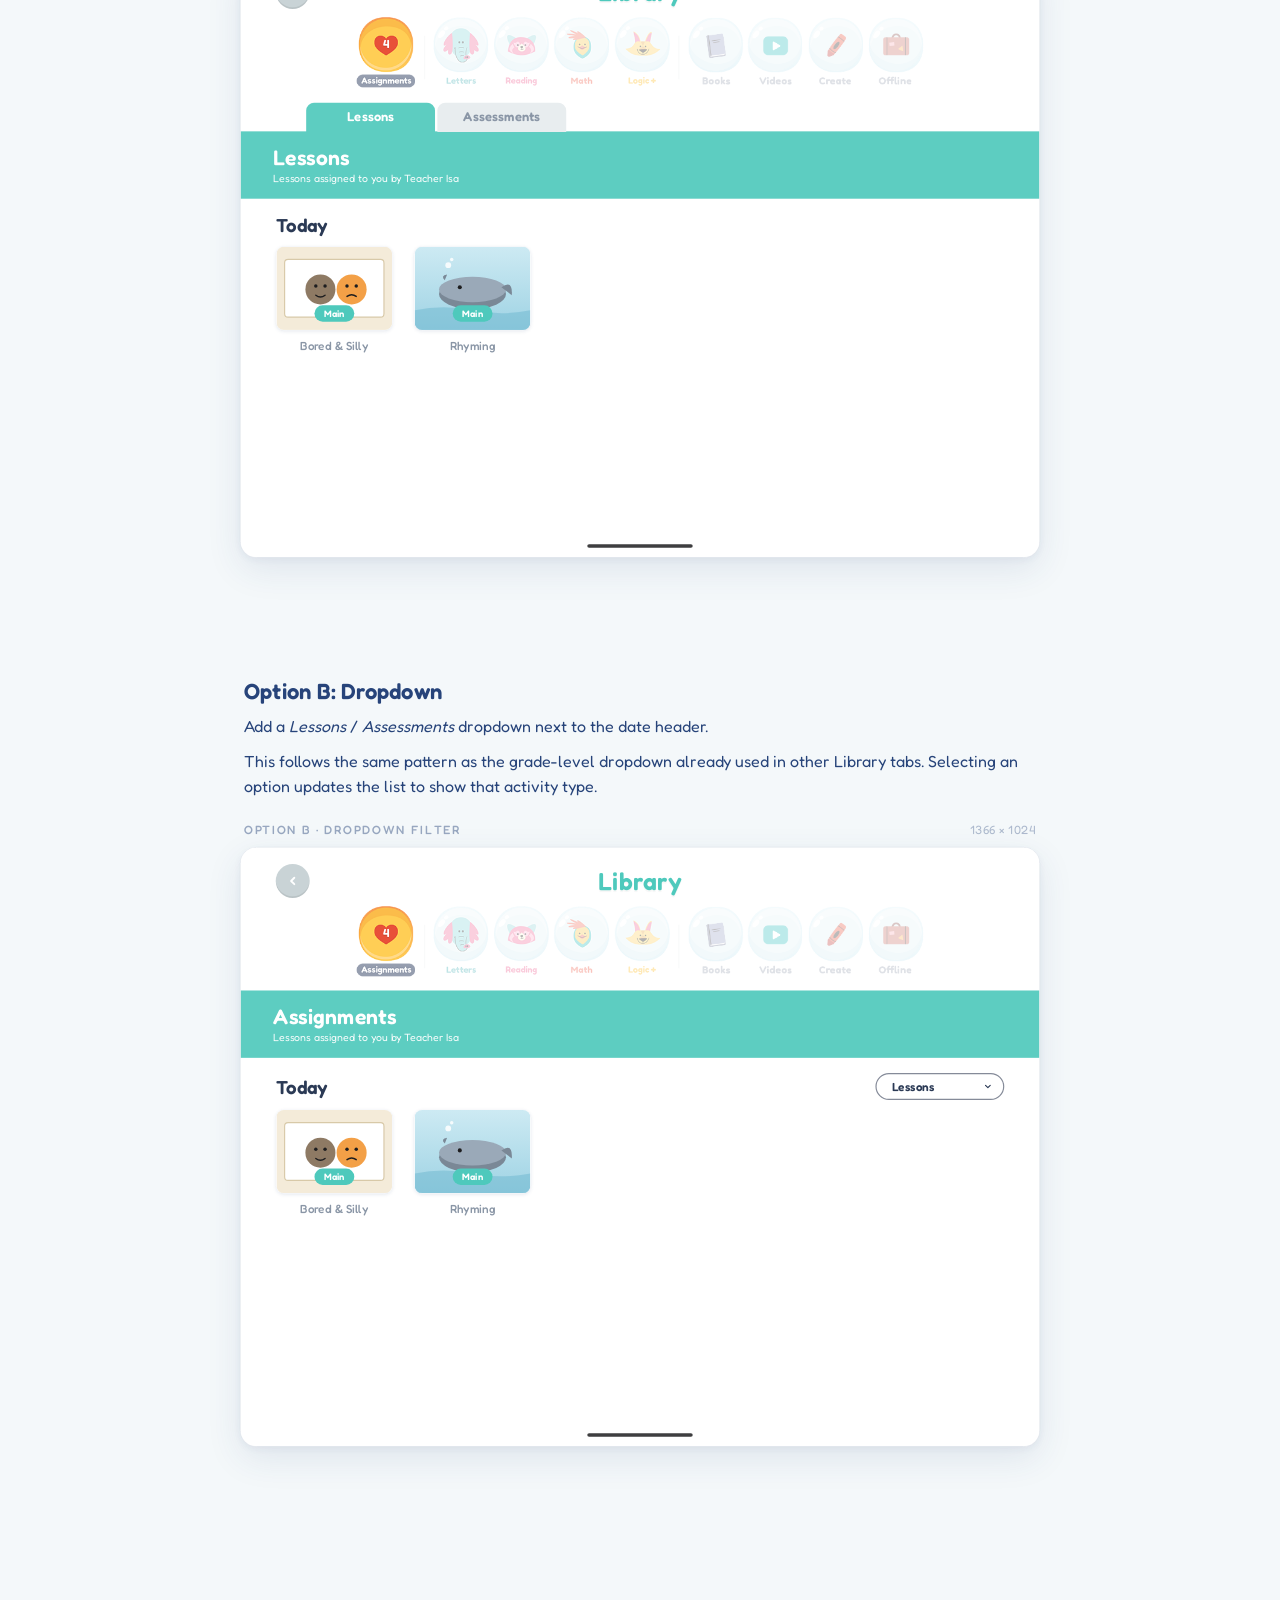
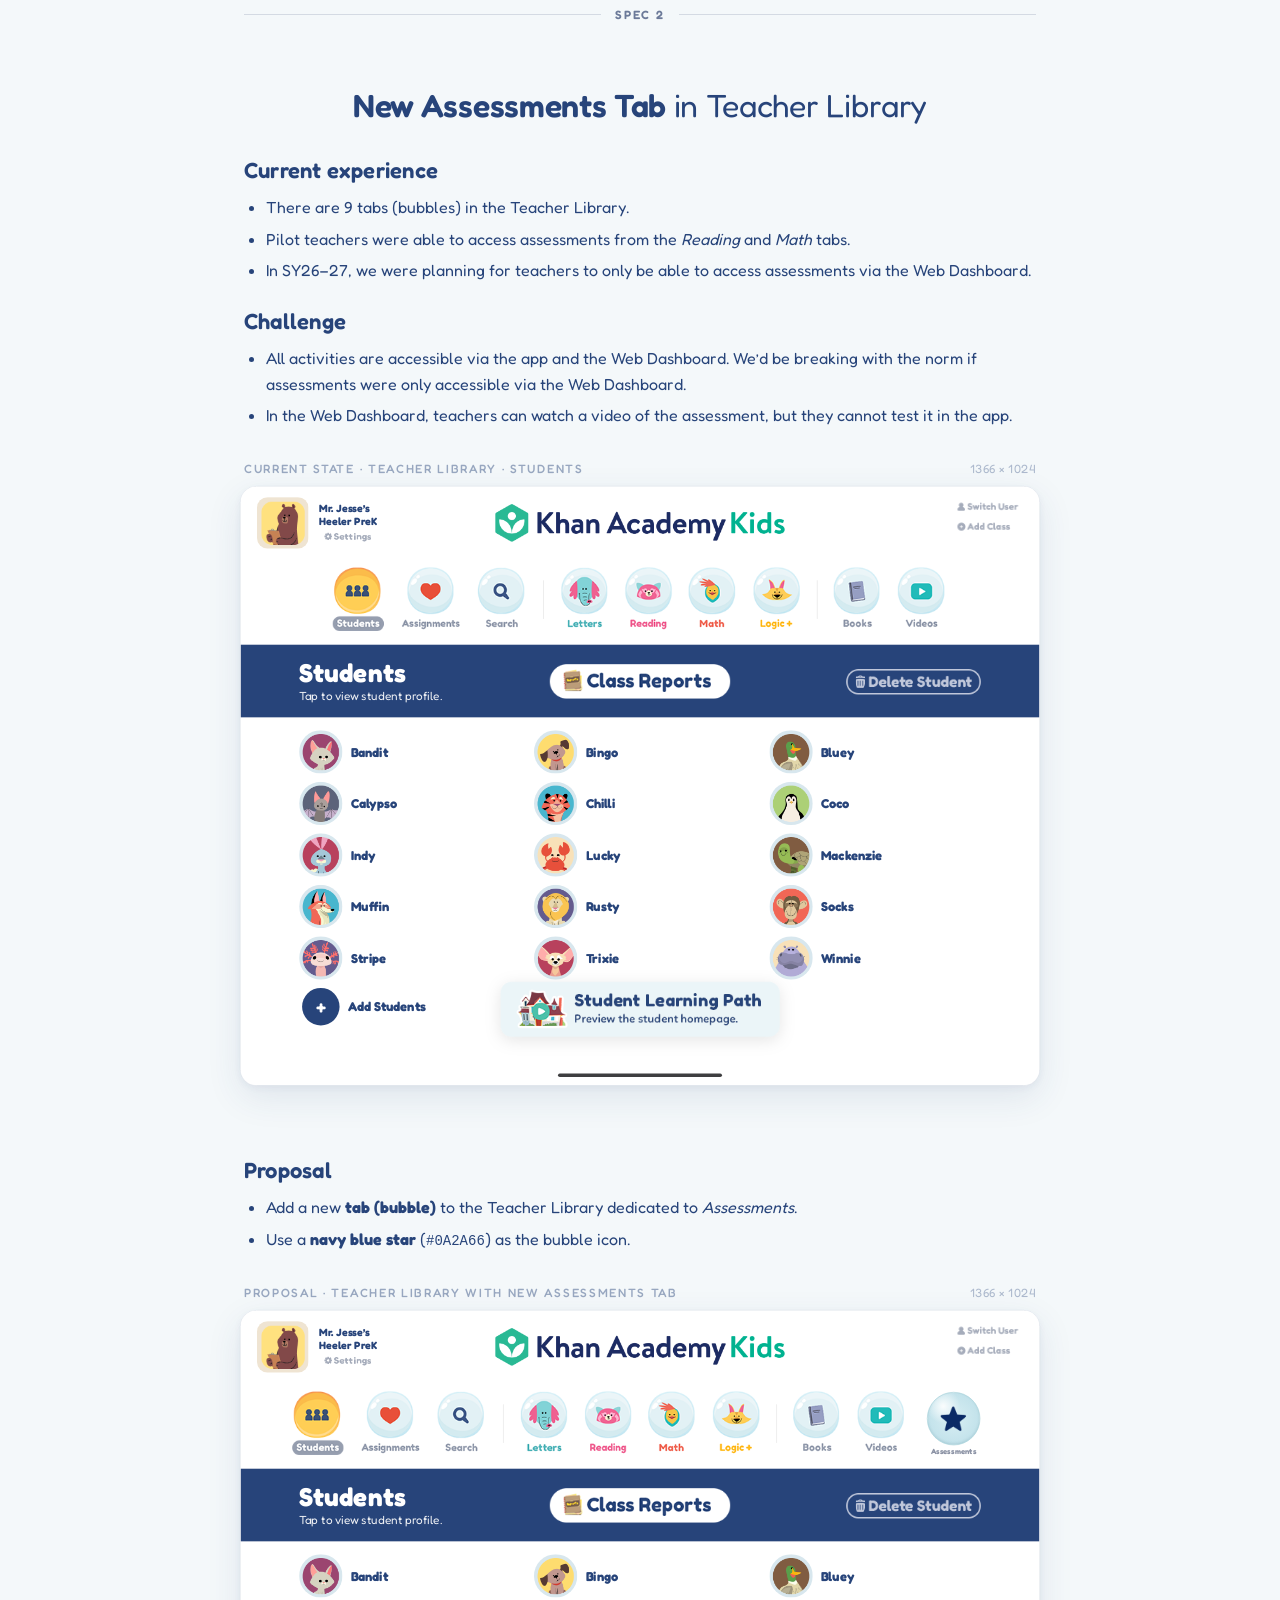
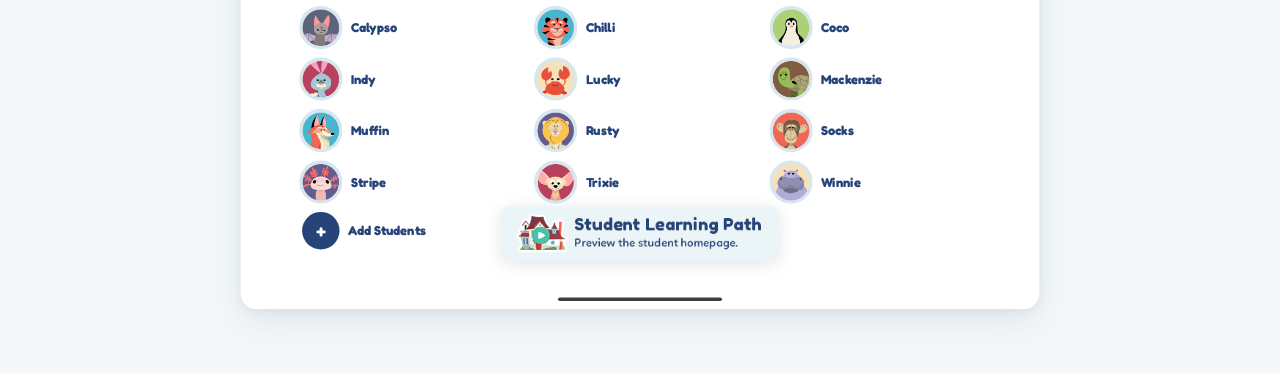
==== commit 85814207: "Spec 2: align Assessments bubble with Books/Videos (91px circle, 120px tab, gray label) Co-authored-" ====
--- a/AssignmentTab/index.html
+++ b/AssignmentTab/index.html
@@ -887,16 +887,19 @@
     /* Custom bubble used for the proposed Assessments tab (Spec 2).
        Matches the visual style of the existing pale-aqua nav bubbles
        (Books, Videos, Assignments) with a small solid navy star inside,
-       sitting in the same way the red heart sits in the Assignments bubble. */
+       sitting in the same way the red heart sits in the Assignments bubble.
+       Dimensions are tuned to match Books/Videos exactly: 91px circle, ~111px
+       total tab height, fixed container width so the label has room. */
     .tl-tab-new {
       display: flex;
       flex-direction: column;
       align-items: center;
-      gap: 4px;
+      gap: 2px;
+      width: 120px;
     }
     .tl-tab-new-bubble {
-      width: 82px;
-      height: 82px;
+      width: 91px;
+      height: 91px;
       border-radius: 50%;
       background:
         radial-gradient(circle at 30% 26%, rgba(255,255,255,0.9) 0%, rgba(255,255,255,0) 32%),
@@ -910,8 +913,8 @@
     /* Star shape uses the rounded star PNG as a mask filled with navy.
        Gives pixel-perfect shape while letting us tint via background-color. */
     .tl-tab-new-star {
-      width: 44px;
-      height: 44px;
+      width: 48px;
+      height: 48px;
       background-color: #0A2A66;
       -webkit-mask: url('assets/star_rounded.png') center / contain no-repeat;
               mask: url('assets/star_rounded.png') center / contain no-repeat;
@@ -919,8 +922,10 @@
     .tl-tab-new-label {
       font-size: 13px;
       font-weight: 700;
-      color: #2c3957;
+      color: #8D94A6;
       letter-spacing: 0.01em;
+      text-align: center;
+      white-space: nowrap;
     }
 
     /* Dark navy banner: title · class reports · delete student.
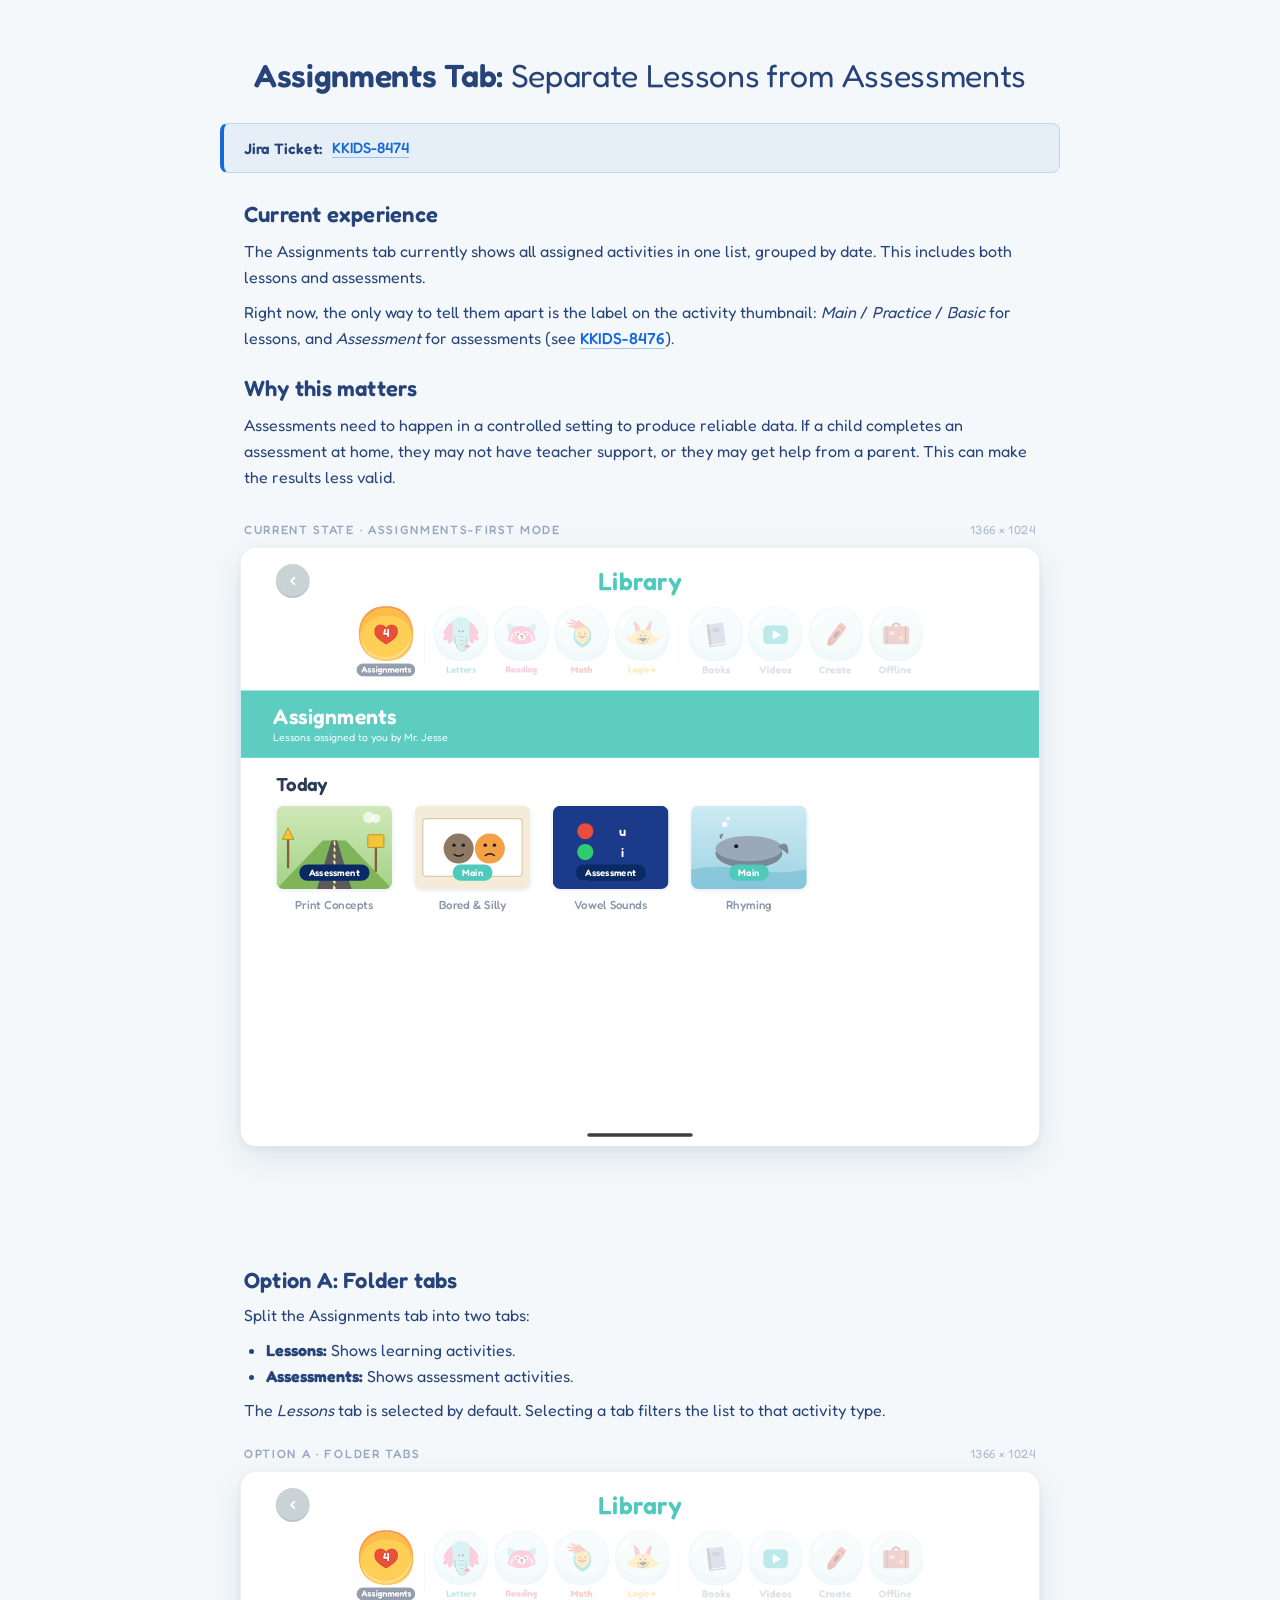
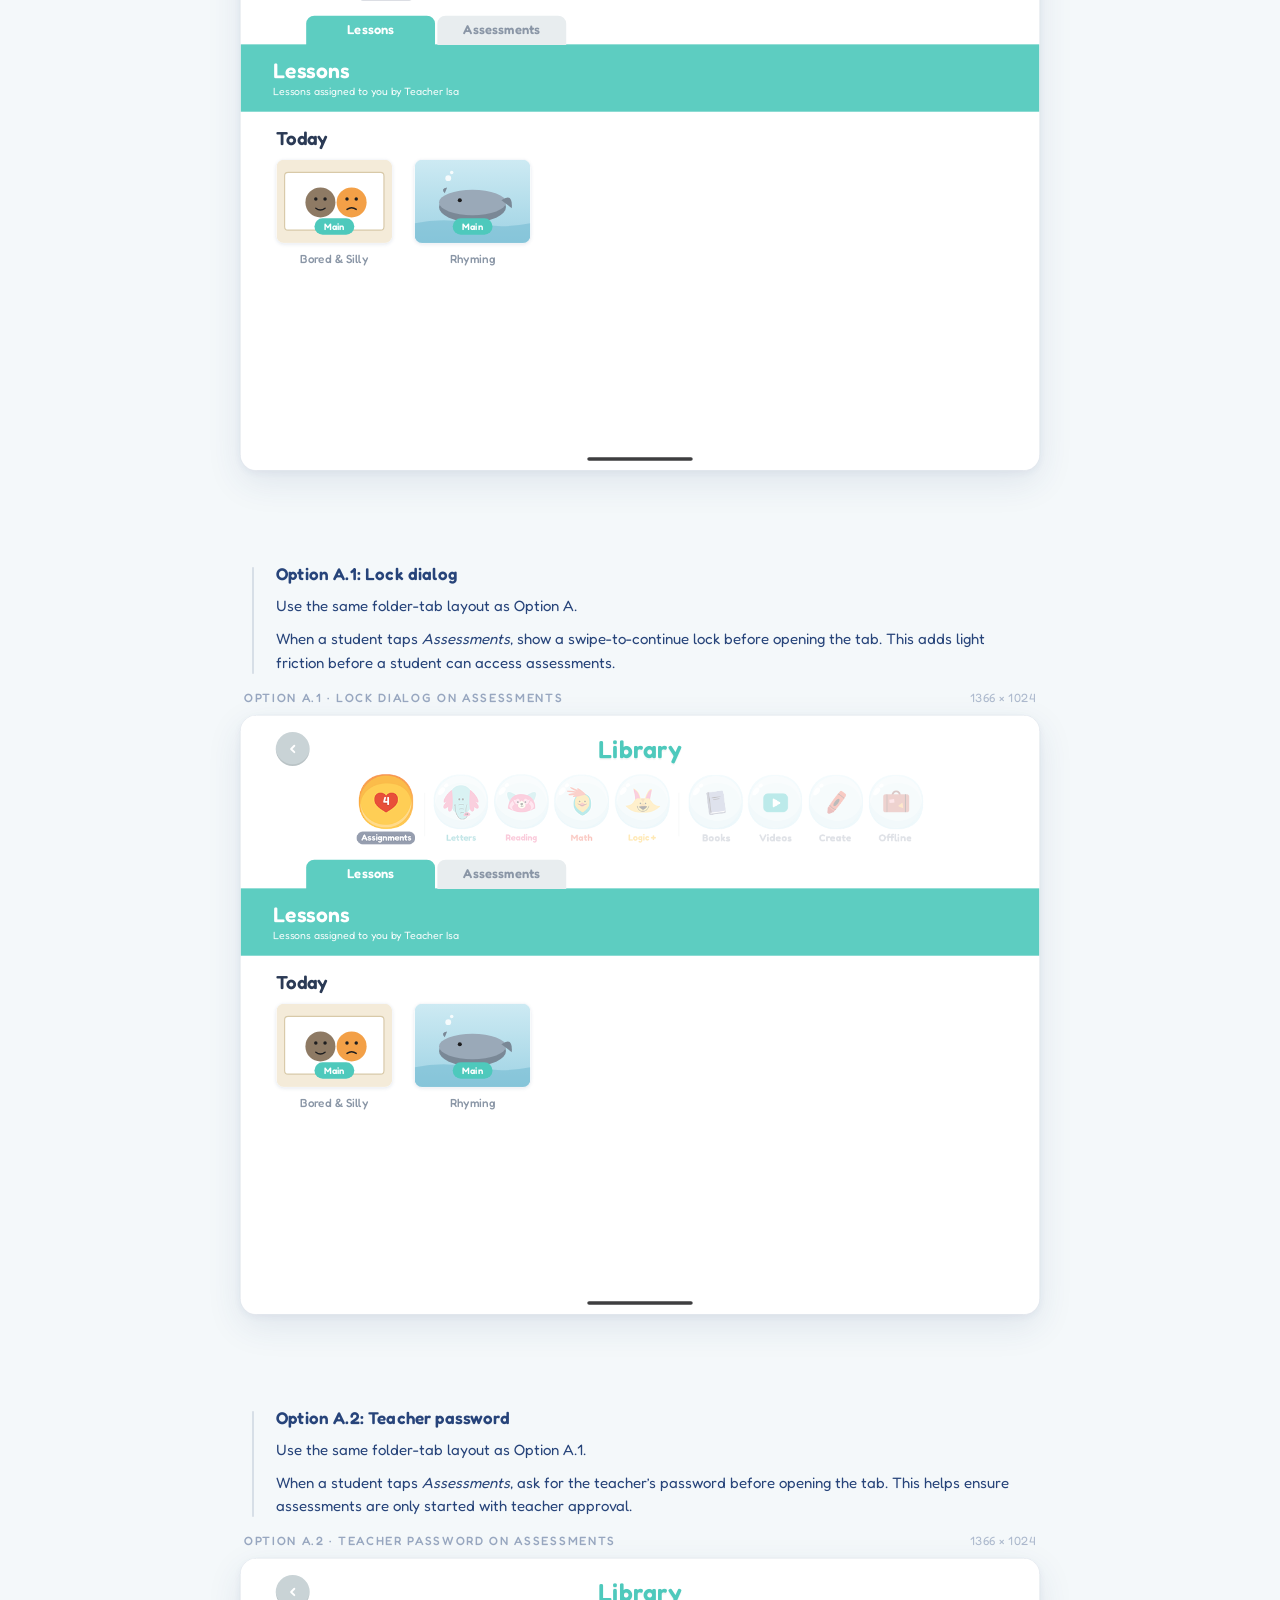
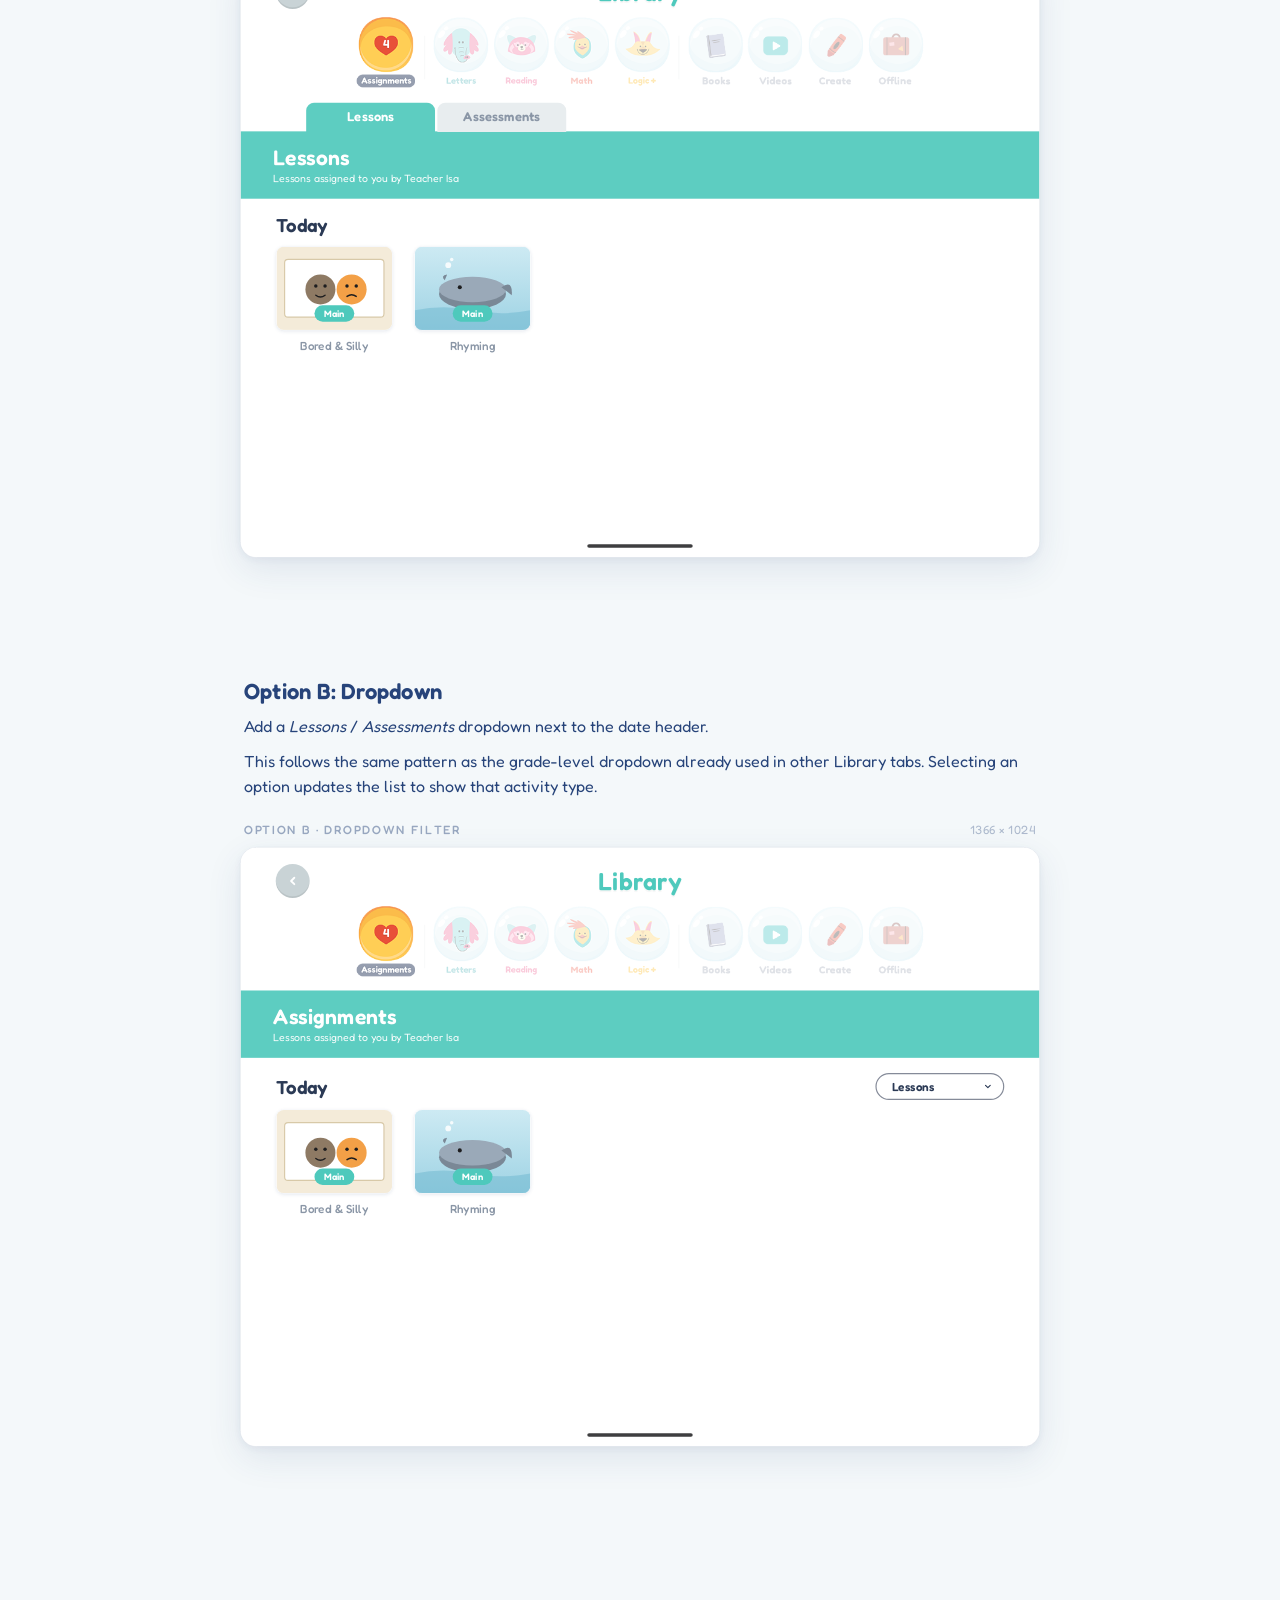
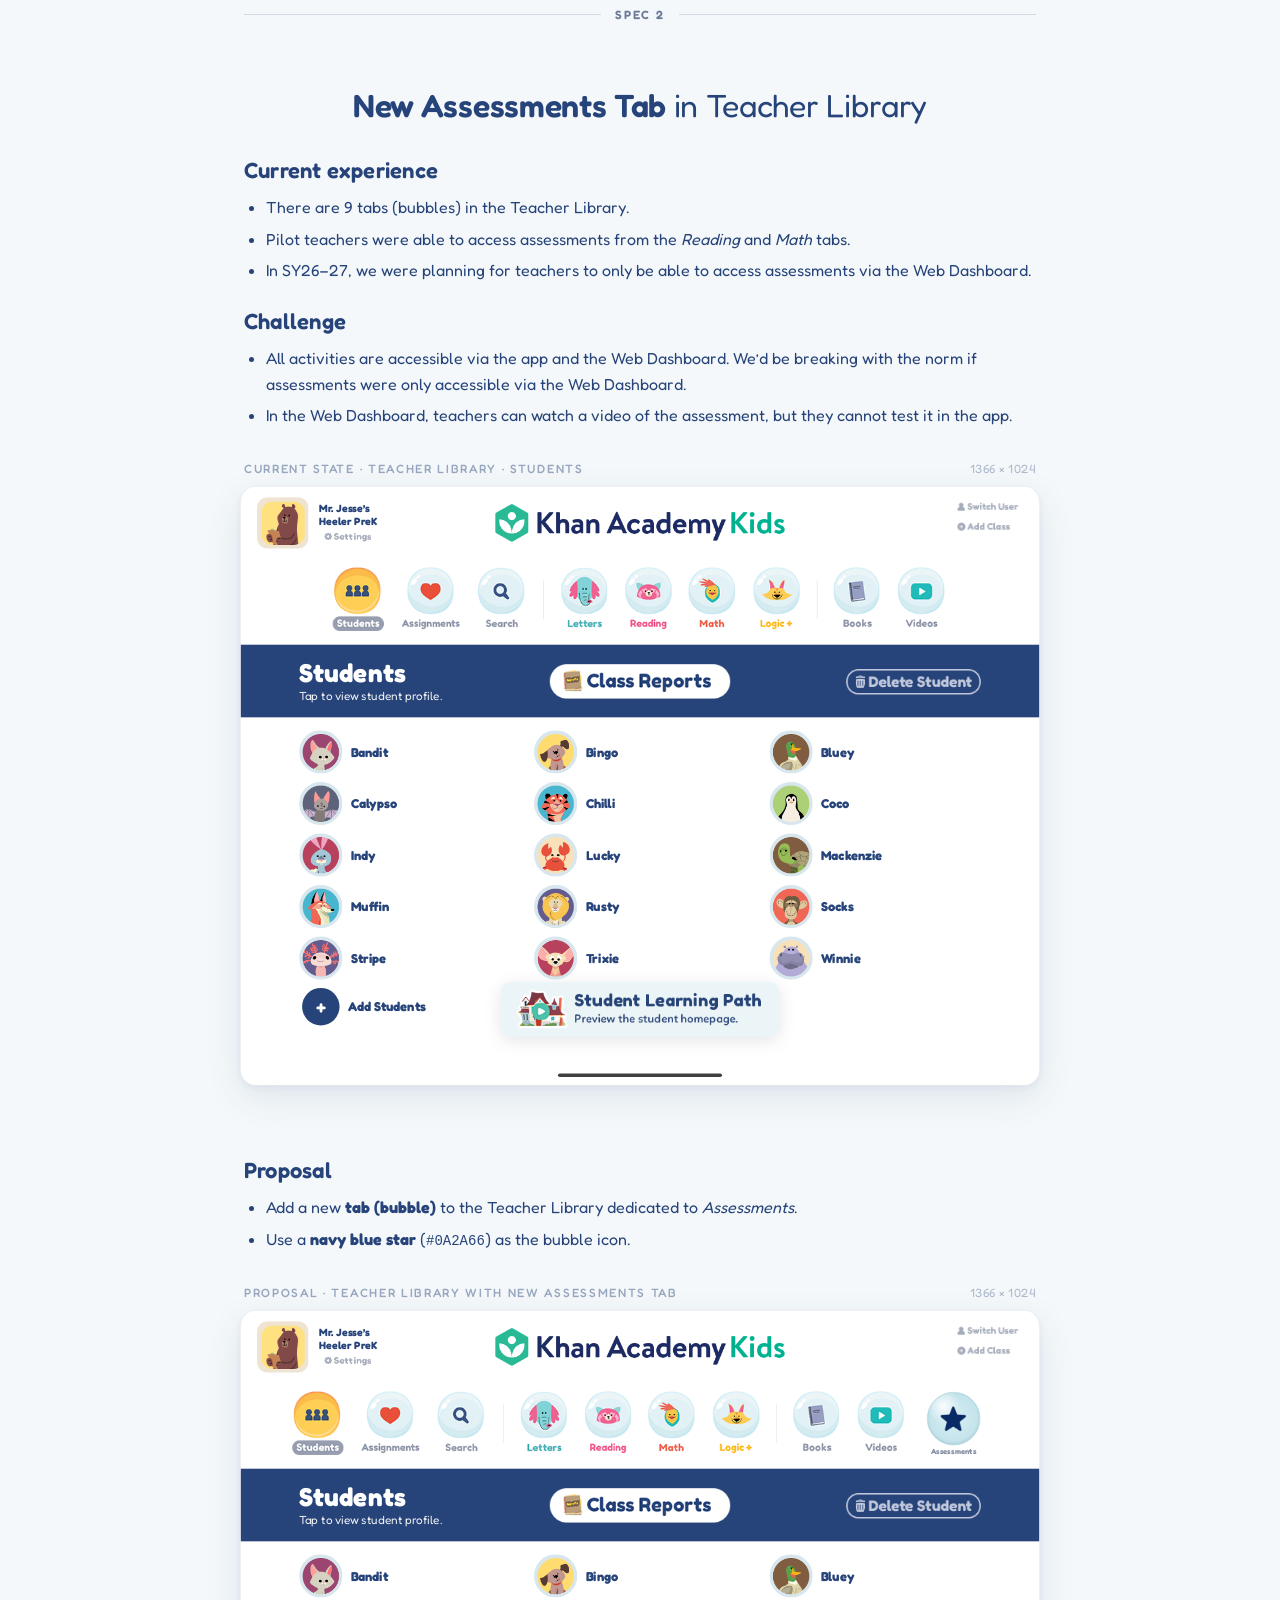
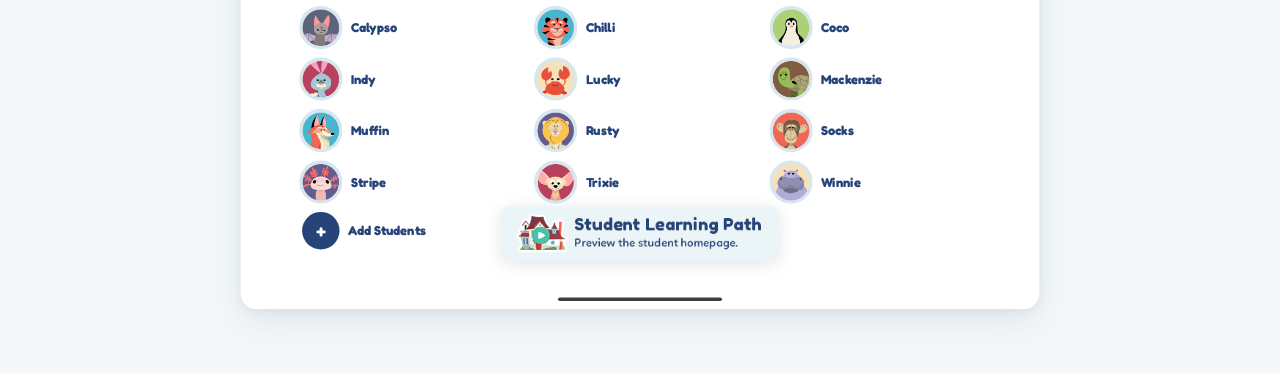
==== commit 53916da1: "Spec 2: tweak Assessments label color to #8A93A7 Co-authored-by: Cursor <cursoragent@cursor.com>" ====
--- a/AssignmentTab/index.html
+++ b/AssignmentTab/index.html
@@ -922,7 +922,7 @@
     .tl-tab-new-label {
       font-size: 13px;
       font-weight: 700;
-      color: #8D94A6;
+      color: #8A93A7;
       letter-spacing: 0.01em;
       text-align: center;
       white-space: nowrap;
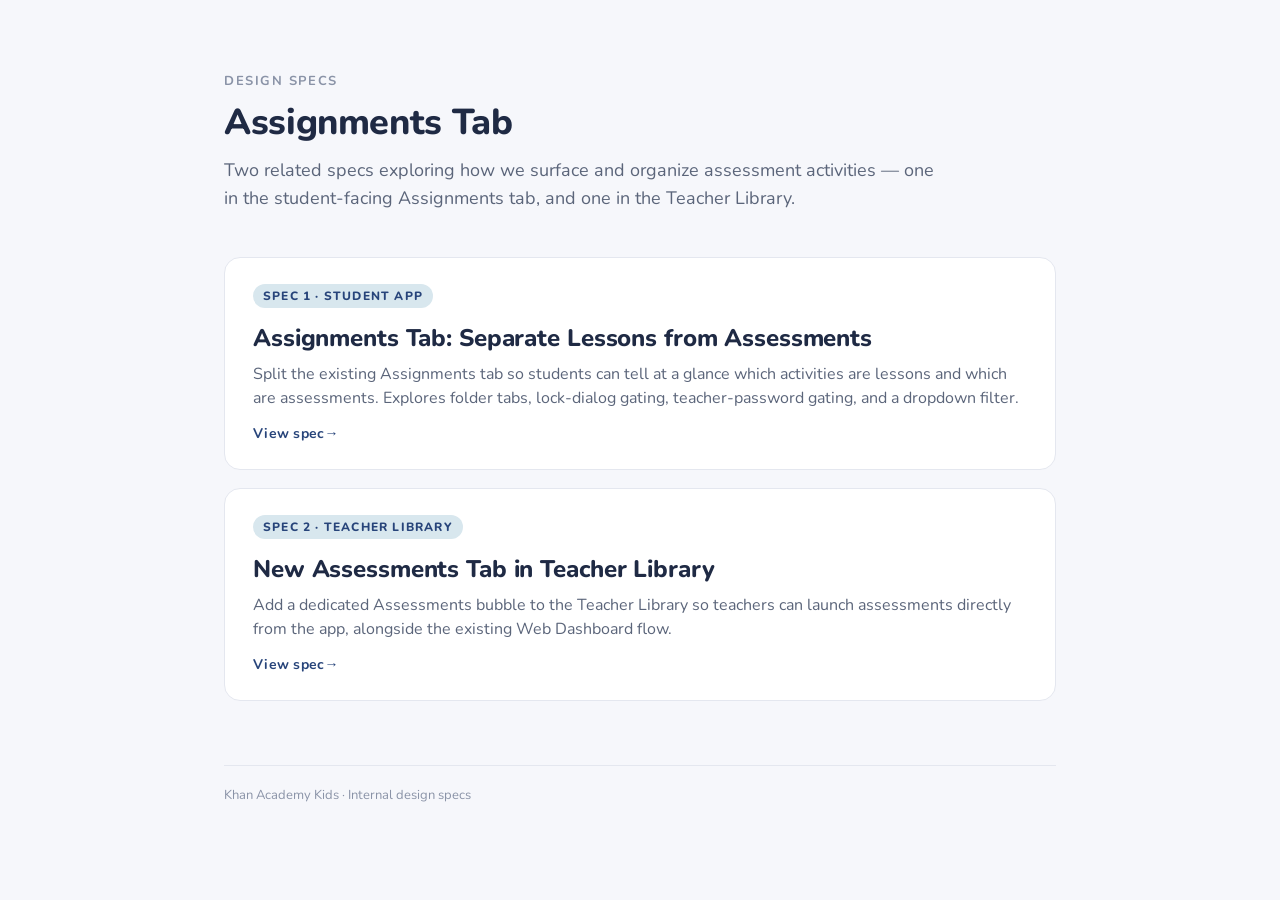
==== commit 36087e6c: "AssignmentTab: split into two specs with a parent landing page The single combined spec page is now " ====
--- a/AssignmentTab/index.html
+++ b/AssignmentTab/index.html
@@ -1,2552 +1,198 @@
-<!DOCTYPE html>
+<!doctype html>
 <html lang="en">
 <head>
-  <meta charset="UTF-8" />
-  <meta name="viewport" content="width=device-width, initial-scale=1.0" />
-  <title>Assignments Tab: Separate Lessons from Assessments</title>
-  <link rel="preconnect" href="https://fonts.googleapis.com">
-  <link rel="preconnect" href="https://fonts.gstatic.com" crossorigin>
-  <link href="https://fonts.googleapis.com/css2?family=Fredoka:wght@400;500;600;700&display=swap" rel="stylesheet">
+  <meta charset="utf-8">
+  <meta name="viewport" content="width=device-width, initial-scale=1">
+  <title>Assignments Tab — Design Specs</title>
   <style>
+    /* Match the visual language of the spec pages: same off-white background,
+       same Nunito-style sans-serif, same muted slate palette. */
+    @import url('https://fonts.googleapis.com/css2?family=Nunito:wght@400;600;700;800&display=swap');
+
     :root {
-      --bg-page: #f4f8fa;
-      --text-primary: #27447a;
-      --text-muted: #6c7a99;
-      --frame-border: #d8dde6;
-
-      /* Khan Kids in-app palette */
-      --kk-teal: #4ec9bc;
-      --kk-teal-banner: #5dcdc1;
-      --kk-navy: #2b3a55;
-      --kk-grey-back: #c9d3d6;
-      --kk-bubble-teal: #b8e5e0;
-      --kk-bubble-blue: #cfe9f4;
-      --kk-bubble-pink: #f5d6df;
-      --kk-bubble-yellow: #fde3a9;
-      --kk-bubble-purple: #e6daf4;
-      --kk-assign-orange: #ffb547;
-      --kk-letters: #4aa3c9;
-      --kk-reading: #e85f74;
-      --kk-math: #f5a623;
-      --kk-logic: #b066c6;
-
-      --font: 'Fredoka', system-ui, -apple-system, BlinkMacSystemFont, 'Segoe UI', sans-serif;
+      --bg:           #F6F7FB;
+      --card:         #FFFFFF;
+      --ink:          #1F2A44;
+      --ink-soft:     #5B657A;
+      --ink-mute:     #8A93A7;
+      --rule:         #E4E7EF;
+      --accent:       #27447A;
+      --accent-soft:  #D8E7EE;
     }
 
     * { box-sizing: border-box; }
-    html, body { height: 100%; margin: 0; }
-    body {
-      font-family: var(--font);
-      background: var(--bg-page);
-      color: var(--text-primary);
+    html, body {
+      margin: 0;
+      padding: 0;
+      background: var(--bg);
+      color: var(--ink);
+      font-family: 'Nunito', -apple-system, BlinkMacSystemFont, 'Segoe UI', Roboto, sans-serif;
       -webkit-font-smoothing: antialiased;
-      -moz-osx-font-smoothing: grayscale;
+      text-rendering: optimizeLegibility;
     }
 
-    /* ---------- Page header ---------- */
-    .page-header {
-      max-width: 1180px;
+    main {
+      max-width: 880px;
       margin: 0 auto;
-      padding: 56px 32px 24px;
-      text-align: center;
+      padding: 72px 24px 96px;
     }
+
     .eyebrow {
       font-size: 13px;
-      letter-spacing: 0.14em;
+      font-weight: 700;
+      letter-spacing: 0.12em;
       text-transform: uppercase;
-      color: var(--text-muted);
-      font-weight: 500;
+      color: var(--ink-mute);
+      margin-bottom: 12px;
+    }
+
+    h1 {
+      font-size: 36px;
+      font-weight: 800;
+      line-height: 1.15;
+      letter-spacing: -0.01em;
+      margin: 0 0 14px;
+    }
+
+    .lede {
+      font-size: 18px;
+      line-height: 1.55;
+      color: var(--ink-soft);
+      margin: 0 0 8px;
+      max-width: 720px;
+    }
+
+    .jira-callout {
+      display: inline-flex;
+      align-items: center;
+      gap: 10px;
+      margin-top: 22px;
+      padding: 10px 16px;
+      border-radius: 999px;
+      background: #EEF2F8;
+      border: 1px solid #D6DEEA;
+      font-size: 14px;
+      color: var(--ink-soft);
+    }
+    .jira-callout-label {
+      font-weight: 700;
+      color: var(--ink);
+    }
+    .jira-link {
+      color: var(--accent);
+      font-weight: 700;
+      text-decoration: none;
+      border-bottom: 1.5px solid rgba(39, 68, 122, 0.25);
+    }
+    .jira-link:hover { border-bottom-color: var(--accent); }
+
+    .specs {
+      margin-top: 44px;
+      display: grid;
+      grid-template-columns: 1fr;
+      gap: 18px;
+    }
+
+    .spec-card {
+      display: block;
+      background: var(--card);
+      border: 1px solid var(--rule);
+      border-radius: 16px;
+      padding: 26px 28px;
+      text-decoration: none;
+      color: inherit;
+      transition: transform 0.18s ease, box-shadow 0.18s ease, border-color 0.18s ease;
+    }
+    .spec-card:hover {
+      transform: translateY(-2px);
+      box-shadow: 0 12px 28px rgba(31, 42, 68, 0.08);
+      border-color: #C9D3E2;
+    }
+
+    .spec-card-tag {
+      display: inline-block;
+      font-size: 12px;
+      font-weight: 800;
+      letter-spacing: 0.1em;
+      text-transform: uppercase;
+      color: var(--accent);
+      background: var(--accent-soft);
+      padding: 4px 10px;
+      border-radius: 999px;
       margin-bottom: 14px;
     }
-
-    /* Visual divider between top-level specs. Will be easy to lift this
-       second spec out into its own page later. */
-    .spec-divider {
-      max-width: 840px;
-      margin: 96px auto 8px;
-      padding: 0 24px;
-      display: flex;
-      align-items: center;
-      gap: 14px;
-      color: var(--text-muted);
-      font-size: 12px;
-      font-weight: 600;
-      letter-spacing: 0.16em;
-      text-transform: uppercase;
+    .spec-card-title {
+      margin: 0 0 8px;
+      font-size: 24px;
+      font-weight: 800;
+      letter-spacing: -0.005em;
+      color: var(--ink);
     }
-    .spec-divider::before,
-    .spec-divider::after {
-      content: "";
-      flex: 1;
-      height: 1px;
-      background: rgba(15, 41, 89, 0.14);
+    .spec-card-title strong {
+      font-weight: 800;
     }
-    h1 {
+    .spec-card-desc {
       margin: 0;
-      font-weight: 400;
-      font-size: 32px;
-      letter-spacing: -0.01em;
-      color: var(--text-primary);
+      font-size: 16px;
+      line-height: 1.5;
+      color: var(--ink-soft);
     }
-    h1 strong { font-weight: 600; }
-    /* Status Quo block (sits above the iPad mock, centered as a block,
-       text left-aligned inside). Width is matched to the iPad mock so it
-       reads as part of the same column. */
-    .status-quo {
-      max-width: 840px;
-      margin: 8px auto 24px;
-      padding: 0 24px;
+    .spec-card-arrow {
+      margin-top: 14px;
+      font-size: 14px;
+      font-weight: 700;
+      color: var(--accent);
+      letter-spacing: 0.02em;
     }
-    .status-quo-title {
-      margin: 0 0 12px;
-      font-weight: 600;
-      font-size: 22px;
-      color: var(--text-primary);
-      letter-spacing: 0.01em;
-      text-align: left;
+    .spec-card-arrow::after {
+      content: '  →';
+      transition: transform 0.18s ease;
+      display: inline-block;
     }
-    .status-quo p {
-      margin: 0 0 10px;
-      color: var(--text-primary);
-      font-size: 16px;
-      font-weight: 400;
-      line-height: 1.6;
-      text-align: left;
-    }
-    .status-quo p:last-child { margin-bottom: 0; }
-    .status-quo ul {
-      margin: 0;
-      padding-left: 22px;
-      color: var(--text-primary);
-      font-size: 16px;
-      font-weight: 400;
-      line-height: 1.6;
-      text-align: left;
-    }
-    .status-quo ul li { margin-bottom: 6px; }
-    .status-quo ul li:last-child { margin-bottom: 0; }
-    .jira-link {
-      color: #1568db;
-      text-decoration: none;
-      border-bottom: 1px solid rgba(21, 104, 219, 0.35);
-      font-weight: 500;
-    }
-    .jira-link:hover { border-bottom-color: #1568db; }
-
-    /* Top-of-page Jira callout. Anchored to the same 840px column as
-       the Status Quo / Option blocks so it reads as the spec's source. */
-    .jira-callout {
-      max-width: 840px;
-      margin: 4px auto 28px;
-      padding: 14px 20px;
-      display: flex;
-      align-items: center;
-      gap: 10px;
-      background: rgba(21, 104, 219, 0.06);
-      border: 1px solid rgba(21, 104, 219, 0.18);
-      border-left: 4px solid #1568db;
-      border-radius: 8px;
-      font-size: 15px;
-      color: var(--text-primary);
-    }
-    .jira-callout-label {
-      font-weight: 600;
-      letter-spacing: 0.01em;
+    .spec-card:hover .spec-card-arrow::after {
+      transform: translateX(3px);
     }
 
-    /* Option section heading (Option A, Option B, …) – same column rhythm
-       as the Status Quo block above. */
-    .option-section {
-      max-width: 840px;
-      margin: 56px auto 16px;
-      padding: 0 24px;
-    }
-    .option-title {
-      margin: 0 0 10px;
-      font-weight: 600;
-      font-size: 22px;
-      color: var(--text-primary);
-      letter-spacing: 0.01em;
-    }
-    .option-intro {
-      margin: 0;
-      font-size: 16px;
-      line-height: 1.55;
-      color: var(--text-primary);
-    }
-    /* When .option-intro is used as a wrapper around multiple blocks
-       (paragraphs, definition lists), style the children directly so a
-       single rule covers both the inline-<p> and wrapper-<div> cases. */
-    .option-intro p {
-      margin: 0 0 10px;
-      font-size: inherit;
-      line-height: inherit;
-      color: inherit;
-    }
-    .option-intro p:last-child { margin-bottom: 0; }
-    /* Tight inline bullet list used inside .option-intro (e.g. Option A) */
-    .option-intro .option-bullets {
-      margin: 6px 0 10px;
-      padding-left: 22px;
-      list-style: disc;
-    }
-    .option-intro .option-bullets li {
-      margin: 2px 0;
-      line-height: 1.5;
-    }
-    .option-intro .option-bullets strong { color: var(--text-primary); }
-
-    /* Sub-options (e.g. Option A.1, A.2). Tighter top spacing + smaller
-       headline + a subtle left rail to communicate "child of the option
-       above". The iPad mock itself stays centered and the same size as
-       the parent's mock, so they read as variants of the same idea. */
-    .option-section.is-sub {
-      margin-top: 28px;
-      padding-left: 56px;
-      position: relative;
-    }
-    .option-section.is-sub::before {
-      content: "";
-      position: absolute;
-      left: 32px;
-      top: 4px;
-      bottom: 0;
-      width: 2px;
-      background: rgba(39, 68, 122, 0.14);
-      border-radius: 1px;
-    }
-    .option-section.is-sub .option-title {
-      font-size: 17px;
-      font-weight: 600;
-      color: var(--text-primary);
-    }
-    .option-section.is-sub .option-intro {
-      font-size: 15px;
-    }
-    /* Tighten the stage that follows a sub-option so the mock sits closer
-       to its description and reads as part of the same group. */
-    .option-section.is-sub + .stage {
-      padding-top: 0;
-    }
-
-    /* ---------- Folder tabs (Assignments / Assessments) ---------- */
-    .kk-folder-tabs {
-      display: flex;
-      gap: 4px;
-      padding: 14px 56px 0;
-      position: relative;
-      z-index: 1;
-      margin-bottom: -1px; /* overlap banner by 1px so tabs visually merge */
-    }
-    .kk-folder-tab {
-      font-family: var(--font);
-      font-size: 22px;
-      font-weight: 600;
-      padding: 10px 32px 14px;
-      min-width: 220px;
-      text-align: center;
-      border: 0;
-      border-radius: 14px 14px 0 0;
-      background: #e8edef;
-      color: #8a96a6;
-      cursor: pointer;
-      transition: background 0.18s ease, color 0.18s ease;
-      letter-spacing: 0.01em;
-    }
-    .kk-folder-tab:hover { color: #5b6878; }
-    .kk-folder-tab.is-active { color: #ffffff; }
-    /* Active-tab color matches the banner color for each folder, so the
-       selected tab visually merges into the banner below it. */
-    .kk-folder-tab.is-active[data-folder="lessons"]     { background: var(--kk-teal-banner); }
-    .kk-folder-tab.is-active[data-folder="assessments"] { background: #0A2A66; }
-    .kk-folder-tab:focus-visible {
-      outline: 3px solid #1568db;
-      outline-offset: -3px;
-    }
-
-    /* When folder tabs are present, the banner butts directly against them */
-    .kk-screen.has-folders .kk-banner {
-      margin-top: 0;
-      transition: background 0.18s ease;
-    }
-    /* Banner color follows the active folder. */
-    .kk-banner.is-assessments { background: #0A2A66; }
-
-    /* Folder content panels — hidden ones use the `hidden` attribute */
-    .kk-folder-panel[hidden] { display: none !important; }
-
-    /* ---------- Filter dropdown (Option B) ----------
-       A pill-shaped trigger button sits inline with the "Today" header on
-       the right. Tapping it opens a small popover menu listing each
-       filter option. Mirrors the grade-level dropdown that already exists
-       in the Khan Kids parent / teacher view. */
-    .kk-section-head {
-      display: flex;
-      align-items: center;
-      justify-content: space-between;
-      gap: 16px;
-      margin-bottom: 16px;
-    }
-    .kk-section-head .kk-section-title { margin: 0; }
-
-    .kk-dropdown {
-      position: relative;
-    }
-    .kk-dropdown-trigger {
-      font-family: var(--font);
-      font-size: 20px;
-      font-weight: 600;
-      padding: 9px 18px 9px 26px;
-      border-radius: 999px;
-      border: 2px solid #858B99;
-      background: #ffffff;
-      color: #2b3a55;
-      cursor: pointer;
-      display: inline-flex;
-      align-items: center;
-      gap: 12px;
-      min-width: 220px;
-      justify-content: space-between;
-      letter-spacing: 0.01em;
-      transition: border-color 0.15s ease, color 0.15s ease;
-    }
-    .kk-dropdown-trigger:hover { color: #2b3a55; border-color: #6d7383; }
-    .kk-dropdown-trigger:focus-visible {
-      outline: 3px solid #1568db;
-      outline-offset: 2px;
-    }
-    .kk-dropdown-trigger .chev {
-      width: 16px;
-      height: 16px;
-      flex-shrink: 0;
-      transition: transform 0.18s ease;
-    }
-    .kk-dropdown.is-open .kk-dropdown-trigger .chev {
-      transform: rotate(180deg);
-    }
-
-    .kk-dropdown-menu {
-      position: absolute;
-      top: calc(100% + 10px);
-      left: 0;
-      min-width: 100%;
-      background: #ffffff;
-      border: 2px solid #858B99;
-      border-radius: 18px;
-      padding: 8px;
-      box-shadow: 0 10px 24px rgba(39, 68, 122, 0.12);
-      z-index: 15;
-      display: flex;
-      flex-direction: column;
-      gap: 2px;
-    }
-    .kk-dropdown-menu[hidden] { display: none; }
-
-    .kk-dropdown-option {
-      font-family: var(--font);
-      font-size: 19px;
-      font-weight: 600;
-      padding: 10px 28px;
-      border-radius: 14px;
-      border: 0;
-      background: transparent;
-      color: #2b3a55;
-      cursor: pointer;
-      text-align: center;
-      letter-spacing: 0.01em;
-      transition: background 0.12s ease, color 0.12s ease;
-      white-space: nowrap;
-    }
-    .kk-dropdown-option:hover { background: #eef2f4; }
-    .kk-dropdown-option.is-active {
-      background: #858B99;
-      color: #ffffff;
-    }
-    .kk-dropdown-option:focus-visible {
-      outline: 3px solid #1568db;
-      outline-offset: -2px;
-    }
-
-    /* Content panels driven by the filter — same hidden-toggle pattern
-       used by folder tabs in Option A. */
-    .kk-filter-panel[hidden] { display: none !important; }
-
-    /* ---------- Parent-lock dialog (mirrors ParentLockDlg.cpp) ----------
-       The screen is overlaid with a dimmed backdrop; a small white card
-       sits centered with the "Grown-Ups Only!" title, padlock icon, and
-       "Swipe X to continue" instruction. The X direction is randomized
-       on each show (LEFT / RIGHT / UP / DOWN). */
-    .kk-lock-overlay {
-      position: absolute;
-      inset: 0;
-      display: flex;
-      align-items: center;
-      justify-content: center;
-      z-index: 20;
-      touch-action: none;
-    }
-    .kk-lock-overlay[hidden] { display: none; }
-
-    .kk-lock-backdrop {
-      position: absolute;
-      inset: 0;
-      background: rgba(0, 0, 0, 0.45);
-    }
-
-    .kk-lock-card {
-      position: relative;
-      background: #ffffff;
-      border-radius: 22px;
-      padding: 40px 64px 36px;
-      min-width: 440px;
-      max-width: 520px;
-      text-align: center;
-      box-shadow: 0 18px 50px rgba(0, 0, 0, 0.30), 0 2px 6px rgba(0, 0, 0, 0.10);
-    }
-
-    .kk-lock-close {
-      position: absolute;
-      top: -18px;
-      right: -18px;
-      width: 60px;
-      height: 60px;
-      padding: 0;
-      border: 0;
-      background: transparent;
-      cursor: pointer;
-      z-index: 1;
-    }
-    .kk-lock-close img {
-      width: 100%;
-      height: 100%;
-      display: block;
-      user-select: none;
-      -webkit-user-drag: none;
-    }
-
-    .kk-lock-title {
-      margin: 0 0 22px;
-      font-family: var(--font);
-      font-weight: 600;
-      font-size: 28px;
-      color: var(--kk-navy);
-      letter-spacing: 0.01em;
-    }
-    .kk-lock-icon {
-      width: 96px;
-      height: auto;
-      display: block;
-      margin: 0 auto 24px;
-      user-select: none;
-      -webkit-user-drag: none;
-    }
-    .kk-lock-instruction {
-      margin: 0;
-      font-family: var(--font);
-      font-weight: 600;
-      font-size: 20px;
-      color: var(--kk-navy);
-      letter-spacing: 0.01em;
-    }
-
-    /* ---------- Teacher password dialog (Option A.2) ----------
-       Same modal pattern as the lock dialog: dimmed backdrop + a small
-       white card with an X close button. Inside: "Enter Password" title,
-       teacher's email, a password field, a teal Enter button, and a
-       "Forgot Password?" link. */
-    .kk-pwd-overlay {
-      position: absolute;
-      inset: 0;
-      display: flex;
-      align-items: center;
-      justify-content: center;
-      z-index: 20;
-    }
-    .kk-pwd-overlay[hidden] { display: none; }
-
-    .kk-pwd-card {
-      position: relative;
-      background: #ffffff;
-      border-radius: 22px;
-      padding: 36px 48px 32px;
-      min-width: 540px;
-      max-width: 600px;
-      text-align: center;
-      box-shadow: 0 18px 50px rgba(0, 0, 0, 0.30), 0 2px 6px rgba(0, 0, 0, 0.10);
-    }
-
-    .kk-pwd-title {
-      margin: 0 0 8px;
-      font-family: var(--font);
-      font-weight: 600;
-      font-size: 28px;
-      color: var(--kk-navy);
-      letter-spacing: 0.01em;
-    }
-    .kk-pwd-email {
-      margin: 0 0 18px;
-      font-family: var(--font);
-      font-weight: 600;
-      font-size: 18px;
-      color: var(--kk-navy);
-    }
-    .kk-pwd-input {
-      width: 100%;
-      box-sizing: border-box;
-      font-family: var(--font);
-      font-size: 22px;
-      font-weight: 500;
-      color: var(--kk-navy);
-      padding: 14px 22px;
-      border: 1.5px solid #6b80b8;
-      border-radius: 999px;
-      outline: none;
-      background: #ffffff;
-      transition: border-color 0.15s ease, box-shadow 0.15s ease;
-    }
-    .kk-pwd-input::placeholder { color: #6b80b8; opacity: 0.85; }
-    .kk-pwd-input:focus {
-      border-color: var(--kk-navy);
-      box-shadow: 0 0 0 3px rgba(43, 58, 85, 0.10);
-    }
-    .kk-pwd-enter {
-      display: block;
-      margin: 18px auto 10px;
-      font-family: var(--font);
-      font-weight: 600;
-      font-size: 22px;
-      color: #ffffff;
-      background: var(--kk-teal-banner);
-      border: 0;
-      border-radius: 999px;
-      padding: 12px 56px;
-      cursor: pointer;
-      box-shadow: 0 3px 0 rgba(0, 0, 0, 0.05);
-      transition: transform 0.08s ease, background 0.15s ease;
-    }
-    .kk-pwd-enter:hover  { background: #50c4b7; }
-    .kk-pwd-enter:active { transform: translateY(1px); }
-    .kk-pwd-forgot {
-      display: inline-block;
-      margin-top: 4px;
-      font-family: var(--font);
-      font-weight: 500;
-      font-size: 16px;
-      color: #c2c7d6;
-      text-decoration: none;
-      cursor: pointer;
-    }
-    .kk-pwd-forgot:hover { color: #8a96a6; }
-
-    /* ---------- Mock stage ---------- */
-    .stage {
-      display: flex;
-      justify-content: center;
-      align-items: flex-start;
-      padding: 8px 24px 64px;
-    }
-
-    /* Wrapper that scales the fixed 1366x1024 mock down to a comfortable
-       on-screen size. The mock itself stays at its true 1366×1024 px so
-       screenshots match iPad Pro 12.9" exactly; only the displayed size
-       is reduced via transform: scale() in the script below. */
-    .mock-card-wrap {
-      width: 100%;
-      max-width: 800px;
-      display: flex;
-      justify-content: center;
-    }
-
-    /* The iPad mock — exact dimensions: 1366 × 1024 pixels */
-    .mock-card {
-      width: 1366px;
-      height: 1024px;
-      flex: 0 0 1366px;
-      background: #ffffff;
-      border-radius: 28px;
-      border: 1px solid var(--frame-border);
-      box-shadow:
-        0 20px 60px rgba(39, 68, 122, 0.10),
-        0 4px 12px rgba(39, 68, 122, 0.05);
-      overflow: hidden;
-      position: relative;
-      transform-origin: top center;
-    }
-
-    /* Header row that sits ABOVE the iPad mock, holding the caption
-       (e.g. "Option A · Folder tabs") on the left and the device
-       dimensions on the right. Width matches the visible iPad mock. */
-    .mock-stack {
-      width: 100%;
-      max-width: 800px;
-      margin: 0 auto;
-      display: flex;
-      flex-direction: column;
-    }
-    .mock-header {
-      display: flex;
-      align-items: baseline;
-      justify-content: space-between;
-      gap: 16px;
-      margin-bottom: 10px;
-      padding: 0 4px;
-    }
-    .mock-label {
-      font-size: 12px;
-      letter-spacing: 0.14em;
-      text-transform: uppercase;
-      color: rgba(39, 68, 122, 0.45);
-      font-weight: 500;
-    }
-    .mock-dims {
-      font-size: 12px;
-      color: rgba(39, 68, 122, 0.35);
-      font-weight: 400;
-      letter-spacing: 0.04em;
-    }
-
-    /* ---------- Assignments tab recreation (scaled for 1366×1024) ----------
-       Vertical proportions tuned to match the real app screenshot:
-       back button + Library title + bubble strip should occupy ~22% of the
-       screen height, not 33%. */
-    .kk-screen {
-      background: #ffffff;
-      padding: 28px 56px 32px;
-      position: relative;
-      height: 100%;
-    }
-
-    /* Top bar: back button + Library title */
-    .kk-topbar {
-      display: grid;
-      grid-template-columns: 1fr auto 1fr;
-      align-items: center;
-      padding: 0 4px 10px;
-    }
-    .kk-back {
-      width: 58px;
-      height: 58px;
-      border-radius: 50%;
-      background: var(--kk-grey-back);
-      display: flex;
-      align-items: center;
-      justify-content: center;
-      box-shadow: inset 0 -3px 0 rgba(0,0,0,0.08);
-      justify-self: start;
-    }
-    .kk-back svg { width: 22px; height: 22px; color: #ffffff; }
-
-    .kk-title {
-      font-family: var(--font);
-      font-weight: 600;
-      color: var(--kk-teal);
-      font-size: 42px;
-      letter-spacing: 0.01em;
-      text-shadow: 0 2px 0 rgba(0,0,0,0.03);
-    }
-
-    /* Tab strip — uses real PNG assets from the app's Nav/ folder.
-       We size by HEIGHT (not width) so every tab's bubble center and label
-       baseline line up, even though library_assignments_btn2 has a wider
-       native aspect ratio (100×116) than the other tabs (92×116). */
-    .kk-tabs {
-      display: flex;
-      align-items: flex-end;
-      justify-content: center;
-      gap: 8px;
-      padding: 4px 0 12px;
-      flex-wrap: nowrap;
-    }
-    .kk-tab {
-      flex: 0 0 auto;
-      position: relative;
-      display: flex;
-      justify-content: center;
-    }
-    .kk-tab img {
-      height: 120px;
-      width: auto;
-      display: block;
-      user-select: none;
-      -webkit-user-drag: none;
-    }
-
-    /* Assignment count overlaid on the selected Assignments heart.
-       The PNG is 100x116. The orange bubble fills the top ~100px and the
-       "Assignments" pill sits in the bottom ~16px. The heart sits inside
-       the bubble centered around y≈48px native ≈ 41% of total height,
-       but the visual mass of a heart sits in its upper lobes, so we nudge
-       the number up a couple more percent so it looks optically centered. */
-    .kk-tab.selected .kk-count {
-      position: absolute;
-      top: 38%;
-      left: 50%;
-      transform: translate(-50%, -50%);
-      color: #ffffff;
-      font-family: var(--font);
-      font-weight: 600;
-      font-size: 20px;
-      line-height: 1;
-      pointer-events: none;
-      text-shadow: 0 1px 0 rgba(0,0,0,0.15);
-    }
-
-    /* Thin vertical divider between tab groups.
-       The screenshot shows a divider on BOTH sides of the Assignments tab:
-       one between Assignments | Letters, and one between Logic+ | Books. */
-    .kk-divider {
-      width: 1px;
-      height: 74px;
-      align-self: flex-end;
-      background: #d6dee2;
-      margin: 0 6px 14px;
-    }
-
-    /* "Assignments First" mode dims every non-Assignments tab to 30% alpha.
-       The exact value comes from MainApp::Consts::DisabledAlpha = 0.3 in
-       LibraryPage.cpp when ClassMgr::showAssignmentsFirst() is true. */
-    .kk-tab.dim { opacity: 0.3; }
-    .kk-divider.dim { opacity: 0.3; }
-
-    /* Assignments banner */
-    .kk-banner {
-      background: var(--kk-teal-banner);
-      color: #ffffff;
-      padding: 22px 56px 24px;
-      margin: 12px -56px 0;
-    }
-    .kk-banner h2 {
-      margin: 0;
-      font-weight: 600;
-      font-size: 36px;
-      letter-spacing: 0.01em;
-    }
-    .kk-banner p {
-      margin: 4px 0 0;
-      font-weight: 400;
-      font-size: 18px;
-      opacity: 0.95;
-    }
-
-    /* Assignments list (grouped by due date) */
-    .kk-section {
-      padding: 26px 4px 0;
-    }
-    .kk-section-title {
-      margin: 0 0 16px;
-      font-weight: 600;
-      font-size: 32px;
-      color: var(--kk-navy);
-      letter-spacing: 0.01em;
-    }
-    .kk-thumbs {
-      display: flex;
-      gap: 36px;
-      align-items: flex-start;
-      flex-wrap: wrap;
-    }
-    .kk-thumb {
-      width: 200px;
-      display: flex;
-      flex-direction: column;
-      align-items: center;
-      gap: 14px;
-    }
-    .kk-thumb-card {
-      width: 200px;
-      height: 144px;
-      border-radius: 14px;
-      overflow: hidden;
-      position: relative;
-      box-shadow: 0 2px 6px rgba(39, 68, 122, 0.10);
-      border: 1px solid rgba(39, 68, 122, 0.06);
-    }
-    .kk-thumb-card svg { display: block; width: 100%; height: 100%; }
-    .kk-thumb-label {
-      font-weight: 500;
-      font-size: 20px;
-      color: #8a96a6;
-      text-align: center;
-    }
-    /* Lesson-type pill overlaid on some thumbs.
-       Teal "Main" pill marks core lessons; dark-blue "Assessment" pill
-       marks assessment lessons (#0A2A66). */
-    .kk-pill {
-      position: absolute;
-      left: 50%;
-      bottom: 14px;
-      transform: translateX(-50%);
-      color: #ffffff;
-      font-weight: 600;
-      font-size: 16px;
-      padding: 4px 16px;
-      border-radius: 14px;
-      letter-spacing: 0.01em;
-      white-space: nowrap;
-    }
-    .kk-pill.main       { background: var(--kk-teal); }
-    .kk-pill.assessment { background: #0A2A66; }
-
-    /* iPad-style home indicator */
-    .kk-home-indicator {
-      position: absolute;
-      bottom: 16px;
-      left: 50%;
-      transform: translateX(-50%);
-      width: 180px;
-      height: 6px;
-      background: #1d1d1f;
-      border-radius: 3px;
-      opacity: 0.85;
-    }
-
-    /* ======================================================== */
-    /* Teacher Library mockup (Spec 2) — `.tl-*` prefix          */
-    /* Calibrated against the simulator screenshot.              */
-    /* ======================================================== */
-    .tl-screen {
-      background: #ffffff;
-      position: relative;
-      height: 100%;
-      display: flex;
-      flex-direction: column;
-    }
-
-    /* Top bar: class block (left) · logo (center) · actions (right).
-       Items align to top so Switch User / Add Class pin to the top edge;
-       the logo is explicitly re-centered. */
-    .tl-topbar {
-      display: grid;
-      grid-template-columns: 1fr auto 1fr;
-      align-items: start;
-      padding: 18px 28px 16px;
-    }
-    .tl-class {
-      display: flex;
-      align-items: center;
-      gap: 18px;
-    }
-    .tl-class-avatar {
-      width: 88px;
-      height: 88px;
-      border-radius: 18px;
-      object-fit: cover;
-      background: #efe4d2;
-    }
-    .tl-class-info { display: flex; flex-direction: column; gap: 6px; }
-    .tl-class-name {
-      font-size: 18px;
-      font-weight: 700;
-      color: #27447A;
-      line-height: 1.15;
-    }
-    .tl-settings { height: 22px; width: auto; opacity: 0.85; align-self: flex-start; }
-    .tl-logo {
-      height: 64px;
-      width: auto;
-      display: block;
-      margin: 0 auto;
-      align-self: center;
-    }
-    .tl-actions {
-      display: flex;
-      flex-direction: column;
-      align-items: flex-end;
-      gap: 10px;
-      padding-top: 4px;
-    }
-    .tl-actions img { height: 24px; width: auto; opacity: 0.85; }
-
-    /* Bubble tabs: 9 tabs with dividers between section groups.
-       Centered horizontally to match the app. */
-    .tl-tabs {
-      display: flex;
-      align-items: flex-end;
-      justify-content: center;
-      gap: 18px;
-      padding: 16px 40px 22px;
-    }
-    .tl-tab {
-      display: flex;
-      align-items: flex-end;
-      justify-content: center;
-    }
-    .tl-tab img {
-      height: 110px;
-      width: auto;
-      display: block;
-    }
-    .tl-divider {
-      width: 1px;
-      height: 66px;
-      background: rgba(0, 0, 0, 0.12);
-      margin: 0 6px;
-      align-self: center;
-    }
-
-    /* Custom bubble used for the proposed Assessments tab (Spec 2).
-       Matches the visual style of the existing pale-aqua nav bubbles
-       (Books, Videos, Assignments) with a small solid navy star inside,
-       sitting in the same way the red heart sits in the Assignments bubble.
-       Dimensions are tuned to match Books/Videos exactly: 91px circle, ~111px
-       total tab height, fixed container width so the label has room. */
-    .tl-tab-new {
-      display: flex;
-      flex-direction: column;
-      align-items: center;
-      gap: 2px;
-      width: 120px;
-    }
-    .tl-tab-new-bubble {
-      width: 91px;
-      height: 91px;
-      border-radius: 50%;
-      background:
-        radial-gradient(circle at 30% 26%, rgba(255,255,255,0.9) 0%, rgba(255,255,255,0) 32%),
-        radial-gradient(circle at 50% 50%, #d8eef3 0%, #b9dde7 100%);
-      border: 1.5px solid #9fcdd6;
-      display: flex;
-      align-items: center;
-      justify-content: center;
-      box-shadow: inset 0 -2px 4px rgba(70, 120, 138, 0.18);
-    }
-    /* Star shape uses the rounded star PNG as a mask filled with navy.
-       Gives pixel-perfect shape while letting us tint via background-color. */
-    .tl-tab-new-star {
-      width: 48px;
-      height: 48px;
-      background-color: #0A2A66;
-      -webkit-mask: url('assets/star_rounded.png') center / contain no-repeat;
-              mask: url('assets/star_rounded.png') center / contain no-repeat;
-    }
-    .tl-tab-new-label {
+    footer {
+      margin-top: 64px;
+      padding-top: 20px;
+      border-top: 1px solid var(--rule);
       font-size: 13px;
-      font-weight: 700;
-      color: #8A93A7;
-      letter-spacing: 0.01em;
-      text-align: center;
-      white-space: nowrap;
-    }
-
-    /* Dark navy banner: title · class reports · delete student.
-       Padded so the title left-aligns with the student grid column 1, and
-       Delete Student lives inside the layout rather than hugging the edge. */
-    .tl-banner {
-      background: #27447A;
-      color: #ffffff;
-      padding: 24px 100px;
-      display: grid;
-      grid-template-columns: 1fr auto 1fr;
-      align-items: center;
-      gap: 24px;
-    }
-    .tl-banner-left h2 {
-      margin: 0;
-      font-size: 44px;
-      font-weight: 700;
-      letter-spacing: 0.01em;
-      line-height: 1.1;
-    }
-    .tl-banner-left p {
-      margin: 4px 0 0;
-      font-size: 20px;
-      opacity: 0.92;
-      font-weight: 400;
-    }
-    .tl-banner-center { justify-self: center; }
-    .tl-banner-center img {
-      height: 60px;
-      width: auto;
-      display: block;
-    }
-    .tl-banner-right { justify-self: end; }
-    .tl-banner-right img {
-      height: 46px;
-      width: auto;
-      display: block;
-      opacity: 0.95;
-    }
-
-    /* Student grid: 3 columns, tight rows. Padding matches the banner so
-       the column 1 avatar aligns under the "Students" title. */
-    .tl-students {
-      flex: 1;
-      padding: 22px 100px 20px;
-      display: grid;
-      grid-template-columns: repeat(3, 1fr);
-      gap: 14px 40px;
-      align-content: start;
-    }
-    .tl-student {
-      display: flex;
-      align-items: center;
-      gap: 14px;
-      font-size: 22px;
-      font-weight: 700;
-      color: #27447A;
-    }
-    .tl-student img {
-      width: 74px;
-      height: 74px;
-      border-radius: 50%;
-      object-fit: cover;
-      flex-shrink: 0;
-      background: #d8e7ee;
-    }
-    .tl-student.is-add .tl-add-icon {
-      width: 64px;
-      height: 64px;
-      border-radius: 50%;
-      background: #27447A;
-      color: #ffffff;
-      display: flex;
-      align-items: center;
-      justify-content: center;
-      font-size: 34px;
-      font-weight: 600;
-      line-height: 1;
-      padding-bottom: 3px;
-      margin-left: 5px; /* nudges plus-circle to align with student avatars */
-    }
-
-    /* Floating Student Learning Path button at bottom — large and lifted. */
-    .tl-preview {
-      position: absolute;
-      bottom: 82px;
-      left: 50%;
-      transform: translateX(-50%);
-      filter: drop-shadow(0 6px 14px rgba(0, 0, 0, 0.10));
-    }
-    .tl-preview img {
-      height: 95px;
-      width: auto;
-      display: block;
-    }
-
-    /* Wider home indicator just for the teacher-library mockups. */
-    .tl-screen .kk-home-indicator {
-      width: 280px;
-      bottom: 14px;
+      color: var(--ink-mute);
     }
   </style>
 </head>
 <body>
+  <main>
+    <div class="eyebrow">Design Specs</div>
+    <h1>Assignments Tab</h1>
+    <p class="lede">
+      Two related specs exploring how we surface and organize assessment activities — one in the student-facing Assignments tab, and one in the Teacher Library.
+    </p>
 
-  <header class="page-header">
-    <h1><strong>Assignments Tab:</strong> Separate Lessons from Assessments</h1>
-  </header>
+    <div class="specs">
+      <a class="spec-card" href="lessons-vs-assessments.html">
+        <span class="spec-card-tag">Spec 1 · Student app</span>
+        <h2 class="spec-card-title"><strong>Assignments Tab:</strong> Separate Lessons from Assessments</h2>
+        <p class="spec-card-desc">
+          Split the existing Assignments tab so students can tell at a glance which activities are lessons and which are assessments. Explores folder tabs, lock-dialog gating, teacher-password gating, and a dropdown filter.
+        </p>
+        <div class="spec-card-arrow">View spec</div>
+      </a>
 
-  <aside class="jira-callout" aria-label="Source Jira ticket">
-    <span class="jira-callout-label">Jira Ticket:</span>
-    <a class="jira-link" href="https://duckduckmoose.atlassian.net/browse/KKIDS-8479" target="_blank" rel="noopener">KKIDS-8474</a>
-  </aside>
+      <a class="spec-card" href="teacher-library-assessments.html">
+        <span class="spec-card-tag">Spec 2 · Teacher Library</span>
+        <h2 class="spec-card-title"><strong>New Assessments Tab</strong> in Teacher Library</h2>
+        <p class="spec-card-desc">
+          Add a dedicated Assessments bubble to the Teacher Library so teachers can launch assessments directly from the app, alongside the existing Web Dashboard flow.
+        </p>
+        <div class="spec-card-arrow">View spec</div>
+      </a>
+    </div>
 
-  <section class="status-quo" aria-label="Current experience">
-    <h2 class="status-quo-title">Current experience</h2>
-    <p>
-      The Assignments tab currently shows all assigned activities in one list, grouped by date. This includes both lessons and assessments.
-    </p>
-    <p>
-      Right now, the only way to tell them apart is the label on the activity thumbnail: <em>Main</em> / <em>Practice</em> / <em>Basic</em> for lessons, and <em>Assessment</em> for assessments (see <a class="jira-link" href="https://duckduckmoose.atlassian.net/browse/KKIDS-8476" target="_blank" rel="noopener">KKIDS-8476</a>).
-    </p>
-  </section>
-
-  <section class="status-quo" aria-label="Why this matters">
-    <h2 class="status-quo-title">Why this matters</h2>
-    <p>
-      Assessments need to happen in a controlled setting to produce reliable data. If a child completes an assessment at home, they may not have teacher support, or they may get help from a parent. This can make the results less valid.
-    </p>
-  </section>
-
-  <section class="stage">
-    <div class="mock-stack">
-    <div class="mock-header">
-      <div class="mock-label">Current state · Assignments-First mode</div>
-      <div class="mock-dims">1366 × 1024</div>
-    </div>
-    <div class="mock-card-wrap" id="mockWrap">
-    <div class="mock-card" id="mockCard" aria-label="Recreated Assignments tab from Khan Academy Kids">
-      <div class="kk-screen">
-        <!-- Top bar -->
-        <div class="kk-topbar">
-          <div class="kk-back" aria-hidden="true">
-            <svg viewBox="0 0 24 24" fill="none" stroke="currentColor" stroke-width="3.5" stroke-linecap="round" stroke-linejoin="round">
-              <polyline points="15 6 9 12 15 18"></polyline>
-            </svg>
-          </div>
-          <div class="kk-title">Library</div>
-          <div></div>
-        </div>
-
-        <!-- Tab strip (real PNGs from kkids/KinBoxK/Resources New/Nav/).
-             Non-Assignments tabs are dimmed because Assignments-First mode is on. -->
-        <div class="kk-tabs">
-          <div class="kk-tab selected">
-            <img src="assets/library_assignments_btn2@2x.png" alt="Assignments tab, selected, 4 assignments">
-            <span class="kk-count" aria-hidden="true">4</span>
-          </div>
-
-          <div class="kk-divider dim" aria-hidden="true"></div>
-
-          <div class="kk-tab dim">
-            <img src="assets/library_ollo_btn1@2x.png" alt="Letters tab (disabled)">
-          </div>
-          <div class="kk-tab dim">
-            <img src="assets/library_reya_btn1@2x.png" alt="Reading tab (disabled)">
-          </div>
-          <div class="kk-tab dim">
-            <img src="assets/library_peck_btn1@2x.png" alt="Math tab (disabled)">
-          </div>
-          <div class="kk-tab dim">
-            <img src="assets/library_sandy_btn1@2x.png" alt="Logic+ tab (disabled)">
-          </div>
-
-          <div class="kk-divider dim" aria-hidden="true"></div>
-
-          <div class="kk-tab dim">
-            <img src="assets/library_books_btn1@2x.png" alt="Books tab (disabled)">
-          </div>
-          <div class="kk-tab dim">
-            <img src="assets/library_videos_btn1@2x.png" alt="Videos tab (disabled)">
-          </div>
-          <div class="kk-tab dim">
-            <img src="assets/library_draw_btn1@2x.png" alt="Create tab (disabled)">
-          </div>
-          <div class="kk-tab dim">
-            <img src="assets/library_suitcase_btn1@2x.png" alt="Offline tab (disabled)">
-          </div>
-        </div>
-
-        <!-- Green Assignments banner -->
-        <div class="kk-banner">
-          <h2>Assignments</h2>
-          <p>Lessons assigned to you by Mr. Jesse</p>
-        </div>
-
-        <!-- "Today" section: 4 lesson thumbnails grouped under one date -->
-        <div class="kk-section">
-          <h3 class="kk-section-title">Today</h3>
-          <div class="kk-thumbs">
-
-            <div class="kk-thumb">
-              <div class="kk-thumb-card" aria-label="Print Concepts">
-                <svg viewBox="0 0 200 144" xmlns="http://www.w3.org/2000/svg" aria-hidden="true">
-                  <defs>
-                    <linearGradient id="sky" x1="0" x2="0" y1="0" y2="1">
-                      <stop offset="0" stop-color="#cfe9b8"/>
-                      <stop offset="1" stop-color="#a4d287"/>
-                    </linearGradient>
-                  </defs>
-                  <rect width="200" height="144" fill="url(#sky)"/>
-                  <path d="M0 144 L80 60 L120 60 L200 144 Z" fill="#7fb558"/>
-                  <path d="M70 144 L95 60 L105 60 L130 144 Z" fill="#5a5a5a"/>
-                  <path d="M99 144 L100 60 L101 60 L101 144 Z" stroke="#fff7a8" stroke-width="2" stroke-dasharray="6 5" fill="none"/>
-                  <rect x="18" y="58" width="4" height="50" fill="#8a6033"/>
-                  <polygon points="10,58 30,58 20,38" fill="#f3c43a" stroke="#b88a1a" stroke-width="1.5"/>
-                  <rect x="170" y="68" width="4" height="46" fill="#8a6033"/>
-                  <rect x="158" y="50" width="28" height="22" rx="2" fill="#f3c43a" stroke="#b88a1a" stroke-width="1.5"/>
-                  <circle cx="160" cy="20" r="10" fill="#fff" opacity="0.7"/>
-                  <circle cx="172" cy="22" r="8" fill="#fff" opacity="0.7"/>
-                </svg>
-                <div class="kk-pill assessment">Assessment</div>
-              </div>
-              <div class="kk-thumb-label">Print Concepts</div>
-            </div>
-
-            <div class="kk-thumb">
-              <div class="kk-thumb-card" aria-label="Bored & Silly">
-                <svg viewBox="0 0 200 144" xmlns="http://www.w3.org/2000/svg" aria-hidden="true">
-                  <rect width="200" height="144" fill="#f4ebd9"/>
-                  <rect x="14" y="22" width="172" height="100" rx="6" fill="#ffffff" stroke="#d8c9a8" stroke-width="2"/>
-                  <circle cx="76" cy="74" r="26" fill="#8e7a64"/>
-                  <circle cx="68" cy="68" r="3" fill="#1d1d1f"/>
-                  <circle cx="84" cy="68" r="3" fill="#1d1d1f"/>
-                  <path d="M68 84 Q76 90 84 84" stroke="#1d1d1f" stroke-width="2.5" fill="none" stroke-linecap="round"/>
-                  <circle cx="130" cy="74" r="26" fill="#f3a047"/>
-                  <circle cx="122" cy="68" r="3" fill="#1d1d1f"/>
-                  <circle cx="138" cy="68" r="3" fill="#1d1d1f"/>
-                  <path d="M122 86 Q130 80 138 86" stroke="#1d1d1f" stroke-width="2.5" fill="none" stroke-linecap="round"/>
-                </svg>
-                <div class="kk-pill main">Main</div>
-              </div>
-              <div class="kk-thumb-label">Bored &amp; Silly</div>
-            </div>
-
-            <div class="kk-thumb">
-              <div class="kk-thumb-card" aria-label="Vowel Sounds">
-                <svg viewBox="0 0 200 144" xmlns="http://www.w3.org/2000/svg" aria-hidden="true">
-                  <rect width="200" height="144" fill="#1b3a8a"/>
-                  <circle cx="56" cy="44" r="14" fill="#e74c3c"/>
-                  <circle cx="56" cy="80" r="14" fill="#2ecc71"/>
-                  <circle cx="56" cy="116" r="14" fill="#3498db"/>
-                  <text x="120" y="52" font-family="Fredoka, sans-serif" font-size="22" font-weight="600" fill="#ffffff" text-anchor="middle">u</text>
-                  <text x="120" y="88" font-family="Fredoka, sans-serif" font-size="22" font-weight="600" fill="#ffffff" text-anchor="middle">i</text>
-                  <text x="120" y="124" font-family="Fredoka, sans-serif" font-size="22" font-weight="600" fill="#ffffff" text-anchor="middle">e</text>
-                </svg>
-                <div class="kk-pill assessment">Assessment</div>
-              </div>
-              <div class="kk-thumb-label">Vowel Sounds</div>
-            </div>
-
-            <div class="kk-thumb">
-              <div class="kk-thumb-card" aria-label="Rhyming">
-                <svg viewBox="0 0 200 144" xmlns="http://www.w3.org/2000/svg" aria-hidden="true">
-                  <defs>
-                    <linearGradient id="ocean" x1="0" x2="0" y1="0" y2="1">
-                      <stop offset="0" stop-color="#cdeaf3"/>
-                      <stop offset="1" stop-color="#9fd3e4"/>
-                    </linearGradient>
-                  </defs>
-                  <rect width="200" height="144" fill="url(#ocean)"/>
-                  <path d="M0 110 Q50 100 100 110 T200 110 L200 144 L0 144 Z" fill="#6fb7d0" opacity="0.5"/>
-                  <ellipse cx="100" cy="82" rx="58" ry="26" fill="#7a8896"/>
-                  <ellipse cx="100" cy="74" rx="58" ry="22" fill="#9aa9b8"/>
-                  <circle cx="78" cy="70" r="3.5" fill="#1d1d1f"/>
-                  <path d="M150 70 Q170 56 168 84 Z" fill="#7a8896"/>
-                  <path d="M52 58 Q44 50 56 48 Z" fill="#7a8896"/>
-                  <circle cx="58" cy="32" r="5" fill="#ffffff" opacity="0.85"/>
-                  <circle cx="64" cy="22" r="3" fill="#ffffff" opacity="0.85"/>
-                </svg>
-                <div class="kk-pill main">Main</div>
-              </div>
-              <div class="kk-thumb-label">Rhyming</div>
-            </div>
-
-          </div>
-        </div>
-
-        <div class="kk-home-indicator" aria-hidden="true"></div>
-      </div>
-    </div>
-    </div>
-    </div>
-  </section>
-
-  <!-- ================================================================ -->
-  <!-- Option A — Split Assignments vs. Assessments into folder tabs    -->
-  <!-- ================================================================ -->
-  <section class="option-section" aria-label="Option A">
-    <h2 class="option-title">Option A: Folder tabs</h2>
-    <div class="option-intro">
-      <p>Split the Assignments tab into two tabs:</p>
-      <ul class="option-bullets">
-        <li><strong>Lessons:</strong> Shows learning activities.</li>
-        <li><strong>Assessments:</strong> Shows assessment activities.</li>
-      </ul>
-      <p>The <em>Lessons</em> tab is selected by default. Selecting a tab filters the list to that activity type.</p>
-    </div>
-  </section>
-
-  <section class="stage">
-    <div class="mock-stack">
-    <div class="mock-header">
-      <div class="mock-label">Option A · Folder tabs</div>
-      <div class="mock-dims">1366 × 1024</div>
-    </div>
-    <div class="mock-card-wrap">
-    <div class="mock-card" aria-label="Option A: Assignments tab with folder split">
-      <div class="kk-screen has-folders">
-        <!-- Top bar -->
-        <div class="kk-topbar">
-          <div class="kk-back" aria-hidden="true">
-            <svg viewBox="0 0 24 24" fill="none" stroke="currentColor" stroke-width="3.5" stroke-linecap="round" stroke-linejoin="round">
-              <polyline points="15 6 9 12 15 18"></polyline>
-            </svg>
-          </div>
-          <div class="kk-title">Library</div>
-          <div></div>
-        </div>
-
-        <!-- Bubble tabs (Assignments-First mode still on, so others dimmed) -->
-        <div class="kk-tabs">
-          <div class="kk-tab selected">
-            <img src="assets/library_assignments_btn2@2x.png" alt="Assignments tab, selected, 4 assignments">
-            <span class="kk-count" aria-hidden="true">4</span>
-          </div>
-
-          <div class="kk-divider dim" aria-hidden="true"></div>
-
-          <div class="kk-tab dim">
-            <img src="assets/library_ollo_btn1@2x.png" alt="Letters tab (disabled)">
-          </div>
-          <div class="kk-tab dim">
-            <img src="assets/library_reya_btn1@2x.png" alt="Reading tab (disabled)">
-          </div>
-          <div class="kk-tab dim">
-            <img src="assets/library_peck_btn1@2x.png" alt="Math tab (disabled)">
-          </div>
-          <div class="kk-tab dim">
-            <img src="assets/library_sandy_btn1@2x.png" alt="Logic+ tab (disabled)">
-          </div>
-
-          <div class="kk-divider dim" aria-hidden="true"></div>
-
-          <div class="kk-tab dim">
-            <img src="assets/library_books_btn1@2x.png" alt="Books tab (disabled)">
-          </div>
-          <div class="kk-tab dim">
-            <img src="assets/library_videos_btn1@2x.png" alt="Videos tab (disabled)">
-          </div>
-          <div class="kk-tab dim">
-            <img src="assets/library_draw_btn1@2x.png" alt="Create tab (disabled)">
-          </div>
-          <div class="kk-tab dim">
-            <img src="assets/library_suitcase_btn1@2x.png" alt="Offline tab (disabled)">
-          </div>
-        </div>
-
-        <!-- Folder tabs: Lessons | Assessments -->
-        <div class="kk-folder-tabs" role="tablist" aria-label="Activity type">
-          <button class="kk-folder-tab is-active"
-                  type="button"
-                  role="tab"
-                  aria-selected="true"
-                  data-folder="lessons">Lessons</button>
-          <button class="kk-folder-tab"
-                  type="button"
-                  role="tab"
-                  aria-selected="false"
-                  data-folder="assessments">Assessments</button>
-        </div>
-
-        <!-- Banner (title & subtitle swap when the folder changes) -->
-        <div class="kk-banner">
-          <h2 data-banner-title>Lessons</h2>
-          <p data-banner-sub>Lessons assigned to you by Teacher Isa</p>
-        </div>
-
-        <!-- "Today" section. Each folder has its own panel of thumbs. -->
-        <div class="kk-section">
-          <h3 class="kk-section-title">Today</h3>
-
-          <!-- Lessons folder (default) -->
-          <div class="kk-thumbs kk-folder-panel" data-folder-panel="lessons" role="tabpanel">
-
-            <div class="kk-thumb">
-              <div class="kk-thumb-card" aria-label="Bored & Silly">
-                <svg viewBox="0 0 200 144" xmlns="http://www.w3.org/2000/svg" aria-hidden="true">
-                  <rect width="200" height="144" fill="#f4ebd9"/>
-                  <rect x="14" y="22" width="172" height="100" rx="6" fill="#ffffff" stroke="#d8c9a8" stroke-width="2"/>
-                  <circle cx="76" cy="74" r="26" fill="#8e7a64"/>
-                  <circle cx="68" cy="68" r="3" fill="#1d1d1f"/>
-                  <circle cx="84" cy="68" r="3" fill="#1d1d1f"/>
-                  <path d="M68 84 Q76 90 84 84" stroke="#1d1d1f" stroke-width="2.5" fill="none" stroke-linecap="round"/>
-                  <circle cx="130" cy="74" r="26" fill="#f3a047"/>
-                  <circle cx="122" cy="68" r="3" fill="#1d1d1f"/>
-                  <circle cx="138" cy="68" r="3" fill="#1d1d1f"/>
-                  <path d="M122 86 Q130 80 138 86" stroke="#1d1d1f" stroke-width="2.5" fill="none" stroke-linecap="round"/>
-                </svg>
-                <div class="kk-pill main">Main</div>
-              </div>
-              <div class="kk-thumb-label">Bored &amp; Silly</div>
-            </div>
-
-            <div class="kk-thumb">
-              <div class="kk-thumb-card" aria-label="Rhyming">
-                <svg viewBox="0 0 200 144" xmlns="http://www.w3.org/2000/svg" aria-hidden="true">
-                  <defs>
-                    <linearGradient id="oceanA" x1="0" x2="0" y1="0" y2="1">
-                      <stop offset="0" stop-color="#cdeaf3"/>
-                      <stop offset="1" stop-color="#9fd3e4"/>
-                    </linearGradient>
-                  </defs>
-                  <rect width="200" height="144" fill="url(#oceanA)"/>
-                  <path d="M0 110 Q50 100 100 110 T200 110 L200 144 L0 144 Z" fill="#6fb7d0" opacity="0.5"/>
-                  <ellipse cx="100" cy="82" rx="58" ry="26" fill="#7a8896"/>
-                  <ellipse cx="100" cy="74" rx="58" ry="22" fill="#9aa9b8"/>
-                  <circle cx="78" cy="70" r="3.5" fill="#1d1d1f"/>
-                  <path d="M150 70 Q170 56 168 84 Z" fill="#7a8896"/>
-                  <path d="M52 58 Q44 50 56 48 Z" fill="#7a8896"/>
-                  <circle cx="58" cy="32" r="5" fill="#ffffff" opacity="0.85"/>
-                  <circle cx="64" cy="22" r="3" fill="#ffffff" opacity="0.85"/>
-                </svg>
-                <div class="kk-pill main">Main</div>
-              </div>
-              <div class="kk-thumb-label">Rhyming</div>
-            </div>
-
-          </div>
-
-          <!-- Assessments folder -->
-          <div class="kk-thumbs kk-folder-panel" data-folder-panel="assessments" role="tabpanel" hidden>
-
-            <div class="kk-thumb">
-              <div class="kk-thumb-card" aria-label="Print Concepts">
-                <svg viewBox="0 0 200 144" xmlns="http://www.w3.org/2000/svg" aria-hidden="true">
-                  <defs>
-                    <linearGradient id="skyA" x1="0" x2="0" y1="0" y2="1">
-                      <stop offset="0" stop-color="#cfe9b8"/>
-                      <stop offset="1" stop-color="#a4d287"/>
-                    </linearGradient>
-                  </defs>
-                  <rect width="200" height="144" fill="url(#skyA)"/>
-                  <path d="M0 144 L80 60 L120 60 L200 144 Z" fill="#7fb558"/>
-                  <path d="M70 144 L95 60 L105 60 L130 144 Z" fill="#5a5a5a"/>
-                  <path d="M99 144 L100 60 L101 60 L101 144 Z" stroke="#fff7a8" stroke-width="2" stroke-dasharray="6 5" fill="none"/>
-                  <rect x="18" y="58" width="4" height="50" fill="#8a6033"/>
-                  <polygon points="10,58 30,58 20,38" fill="#f3c43a" stroke="#b88a1a" stroke-width="1.5"/>
-                  <rect x="170" y="68" width="4" height="46" fill="#8a6033"/>
-                  <rect x="158" y="50" width="28" height="22" rx="2" fill="#f3c43a" stroke="#b88a1a" stroke-width="1.5"/>
-                  <circle cx="160" cy="20" r="10" fill="#fff" opacity="0.7"/>
-                  <circle cx="172" cy="22" r="8" fill="#fff" opacity="0.7"/>
-                </svg>
-                <div class="kk-pill assessment">Assessment</div>
-              </div>
-              <div class="kk-thumb-label">Print Concepts</div>
-            </div>
-
-            <div class="kk-thumb">
-              <div class="kk-thumb-card" aria-label="Vowel Sounds">
-                <svg viewBox="0 0 200 144" xmlns="http://www.w3.org/2000/svg" aria-hidden="true">
-                  <rect width="200" height="144" fill="#1b3a8a"/>
-                  <circle cx="56" cy="44" r="14" fill="#e74c3c"/>
-                  <circle cx="56" cy="80" r="14" fill="#2ecc71"/>
-                  <circle cx="56" cy="116" r="14" fill="#3498db"/>
-                  <text x="120" y="52" font-family="Fredoka, sans-serif" font-size="22" font-weight="600" fill="#ffffff" text-anchor="middle">u</text>
-                  <text x="120" y="88" font-family="Fredoka, sans-serif" font-size="22" font-weight="600" fill="#ffffff" text-anchor="middle">i</text>
-                  <text x="120" y="124" font-family="Fredoka, sans-serif" font-size="22" font-weight="600" fill="#ffffff" text-anchor="middle">e</text>
-                </svg>
-                <div class="kk-pill assessment">Assessment</div>
-              </div>
-              <div class="kk-thumb-label">Vowel Sounds</div>
-            </div>
-
-          </div>
-        </div>
-
-        <div class="kk-home-indicator" aria-hidden="true"></div>
-      </div>
-    </div>
-    </div>
-    </div>
-  </section>
-
-  <!-- ================================================================ -->
-  <!-- Option A.1 — Folder tabs + parent-lock dialog on Assessments     -->
-  <!-- ================================================================ -->
-  <section class="option-section is-sub" aria-label="Option A.1">
-    <h2 class="option-title">Option A.1: Lock dialog</h2>
-    <div class="option-intro">
-      <p>Use the same folder-tab layout as Option A.</p>
-      <p>When a student taps <em>Assessments</em>, show a swipe-to-continue lock before opening the tab. This adds light friction before a student can access assessments.</p>
-    </div>
-  </section>
-
-  <section class="stage">
-    <div class="mock-stack">
-    <div class="mock-header">
-      <div class="mock-label">Option A.1 · Lock dialog on Assessments</div>
-      <div class="mock-dims">1366 × 1024</div>
-    </div>
-    <div class="mock-card-wrap">
-    <div class="mock-card" aria-label="Option A.1: Folder tabs with parent-lock dialog on Assessments">
-      <!-- data-lock marks which folder requires unlocking before it'll show -->
-      <div class="kk-screen has-folders" data-lock="assessments">
-        <!-- Top bar -->
-        <div class="kk-topbar">
-          <div class="kk-back" aria-hidden="true">
-            <svg viewBox="0 0 24 24" fill="none" stroke="currentColor" stroke-width="3.5" stroke-linecap="round" stroke-linejoin="round">
-              <polyline points="15 6 9 12 15 18"></polyline>
-            </svg>
-          </div>
-          <div class="kk-title">Library</div>
-          <div></div>
-        </div>
-
-        <!-- Bubble tabs (Assignments-First mode still on, so others dimmed) -->
-        <div class="kk-tabs">
-          <div class="kk-tab selected">
-            <img src="assets/library_assignments_btn2@2x.png" alt="Assignments tab, selected, 4 assignments">
-            <span class="kk-count" aria-hidden="true">4</span>
-          </div>
-
-          <div class="kk-divider dim" aria-hidden="true"></div>
-
-          <div class="kk-tab dim"><img src="assets/library_ollo_btn1@2x.png"  alt="Letters tab (disabled)"></div>
-          <div class="kk-tab dim"><img src="assets/library_reya_btn1@2x.png"  alt="Reading tab (disabled)"></div>
-          <div class="kk-tab dim"><img src="assets/library_peck_btn1@2x.png"  alt="Math tab (disabled)"></div>
-          <div class="kk-tab dim"><img src="assets/library_sandy_btn1@2x.png" alt="Logic+ tab (disabled)"></div>
-
-          <div class="kk-divider dim" aria-hidden="true"></div>
-
-          <div class="kk-tab dim"><img src="assets/library_books_btn1@2x.png"    alt="Books tab (disabled)"></div>
-          <div class="kk-tab dim"><img src="assets/library_videos_btn1@2x.png"   alt="Videos tab (disabled)"></div>
-          <div class="kk-tab dim"><img src="assets/library_draw_btn1@2x.png"     alt="Create tab (disabled)"></div>
-          <div class="kk-tab dim"><img src="assets/library_suitcase_btn1@2x.png" alt="Offline tab (disabled)"></div>
-        </div>
-
-        <!-- Folder tabs: Lessons | Assessments -->
-        <div class="kk-folder-tabs" role="tablist" aria-label="Activity type">
-          <button class="kk-folder-tab is-active"
-                  type="button"
-                  role="tab"
-                  aria-selected="true"
-                  data-folder="lessons">Lessons</button>
-          <button class="kk-folder-tab"
-                  type="button"
-                  role="tab"
-                  aria-selected="false"
-                  data-folder="assessments">Assessments</button>
-        </div>
-
-        <div class="kk-banner">
-          <h2 data-banner-title>Lessons</h2>
-          <p data-banner-sub>Lessons assigned to you by Teacher Isa</p>
-        </div>
-
-        <div class="kk-section">
-          <h3 class="kk-section-title">Today</h3>
-
-          <div class="kk-thumbs kk-folder-panel" data-folder-panel="lessons" role="tabpanel">
-
-            <div class="kk-thumb">
-              <div class="kk-thumb-card" aria-label="Bored & Silly">
-                <svg viewBox="0 0 200 144" xmlns="http://www.w3.org/2000/svg" aria-hidden="true">
-                  <rect width="200" height="144" fill="#f4ebd9"/>
-                  <rect x="14" y="22" width="172" height="100" rx="6" fill="#ffffff" stroke="#d8c9a8" stroke-width="2"/>
-                  <circle cx="76" cy="74" r="26" fill="#8e7a64"/>
-                  <circle cx="68" cy="68" r="3" fill="#1d1d1f"/>
-                  <circle cx="84" cy="68" r="3" fill="#1d1d1f"/>
-                  <path d="M68 84 Q76 90 84 84" stroke="#1d1d1f" stroke-width="2.5" fill="none" stroke-linecap="round"/>
-                  <circle cx="130" cy="74" r="26" fill="#f3a047"/>
-                  <circle cx="122" cy="68" r="3" fill="#1d1d1f"/>
-                  <circle cx="138" cy="68" r="3" fill="#1d1d1f"/>
-                  <path d="M122 86 Q130 80 138 86" stroke="#1d1d1f" stroke-width="2.5" fill="none" stroke-linecap="round"/>
-                </svg>
-                <div class="kk-pill main">Main</div>
-              </div>
-              <div class="kk-thumb-label">Bored &amp; Silly</div>
-            </div>
-
-            <div class="kk-thumb">
-              <div class="kk-thumb-card" aria-label="Rhyming">
-                <svg viewBox="0 0 200 144" xmlns="http://www.w3.org/2000/svg" aria-hidden="true">
-                  <defs>
-                    <linearGradient id="oceanA1" x1="0" x2="0" y1="0" y2="1">
-                      <stop offset="0" stop-color="#cdeaf3"/>
-                      <stop offset="1" stop-color="#9fd3e4"/>
-                    </linearGradient>
-                  </defs>
-                  <rect width="200" height="144" fill="url(#oceanA1)"/>
-                  <path d="M0 110 Q50 100 100 110 T200 110 L200 144 L0 144 Z" fill="#6fb7d0" opacity="0.5"/>
-                  <ellipse cx="100" cy="82" rx="58" ry="26" fill="#7a8896"/>
-                  <ellipse cx="100" cy="74" rx="58" ry="22" fill="#9aa9b8"/>
-                  <circle cx="78" cy="70" r="3.5" fill="#1d1d1f"/>
-                  <path d="M150 70 Q170 56 168 84 Z" fill="#7a8896"/>
-                  <path d="M52 58 Q44 50 56 48 Z" fill="#7a8896"/>
-                  <circle cx="58" cy="32" r="5" fill="#ffffff" opacity="0.85"/>
-                  <circle cx="64" cy="22" r="3" fill="#ffffff" opacity="0.85"/>
-                </svg>
-                <div class="kk-pill main">Main</div>
-              </div>
-              <div class="kk-thumb-label">Rhyming</div>
-            </div>
-
-          </div>
-
-          <div class="kk-thumbs kk-folder-panel" data-folder-panel="assessments" role="tabpanel" hidden>
-
-            <div class="kk-thumb">
-              <div class="kk-thumb-card" aria-label="Print Concepts">
-                <svg viewBox="0 0 200 144" xmlns="http://www.w3.org/2000/svg" aria-hidden="true">
-                  <defs>
-                    <linearGradient id="skyA1" x1="0" x2="0" y1="0" y2="1">
-                      <stop offset="0" stop-color="#cfe9b8"/>
-                      <stop offset="1" stop-color="#a4d287"/>
-                    </linearGradient>
-                  </defs>
-                  <rect width="200" height="144" fill="url(#skyA1)"/>
-                  <path d="M0 144 L80 60 L120 60 L200 144 Z" fill="#7fb558"/>
-                  <path d="M70 144 L95 60 L105 60 L130 144 Z" fill="#5a5a5a"/>
-                  <path d="M99 144 L100 60 L101 60 L101 144 Z" stroke="#fff7a8" stroke-width="2" stroke-dasharray="6 5" fill="none"/>
-                  <rect x="18" y="58" width="4" height="50" fill="#8a6033"/>
-                  <polygon points="10,58 30,58 20,38" fill="#f3c43a" stroke="#b88a1a" stroke-width="1.5"/>
-                  <rect x="170" y="68" width="4" height="46" fill="#8a6033"/>
-                  <rect x="158" y="50" width="28" height="22" rx="2" fill="#f3c43a" stroke="#b88a1a" stroke-width="1.5"/>
-                  <circle cx="160" cy="20" r="10" fill="#fff" opacity="0.7"/>
-                  <circle cx="172" cy="22" r="8" fill="#fff" opacity="0.7"/>
-                </svg>
-                <div class="kk-pill assessment">Assessment</div>
-              </div>
-              <div class="kk-thumb-label">Print Concepts</div>
-            </div>
-
-            <div class="kk-thumb">
-              <div class="kk-thumb-card" aria-label="Vowel Sounds">
-                <svg viewBox="0 0 200 144" xmlns="http://www.w3.org/2000/svg" aria-hidden="true">
-                  <rect width="200" height="144" fill="#1b3a8a"/>
-                  <circle cx="56" cy="44" r="14" fill="#e74c3c"/>
-                  <circle cx="56" cy="80" r="14" fill="#2ecc71"/>
-                  <circle cx="56" cy="116" r="14" fill="#3498db"/>
-                  <text x="120" y="52" font-family="Fredoka, sans-serif" font-size="22" font-weight="600" fill="#ffffff" text-anchor="middle">u</text>
-                  <text x="120" y="88" font-family="Fredoka, sans-serif" font-size="22" font-weight="600" fill="#ffffff" text-anchor="middle">i</text>
-                  <text x="120" y="124" font-family="Fredoka, sans-serif" font-size="22" font-weight="600" fill="#ffffff" text-anchor="middle">e</text>
-                </svg>
-                <div class="kk-pill assessment">Assessment</div>
-              </div>
-              <div class="kk-thumb-label">Vowel Sounds</div>
-            </div>
-
-          </div>
-        </div>
-
-        <div class="kk-home-indicator" aria-hidden="true"></div>
-
-        <!-- Parent-lock dialog (hidden by default; shown when Assessments is tapped) -->
-        <div class="kk-lock-overlay" hidden role="dialog" aria-modal="true" aria-labelledby="lockTitleA1">
-          <div class="kk-lock-backdrop"></div>
-          <div class="kk-lock-card">
-            <button class="kk-lock-close" type="button" aria-label="Close">
-              <img src="assets/leaf_hintvideo_close_btn@2x.png" alt="">
-            </button>
-            <h3 class="kk-lock-title" id="lockTitleA1">Grown-Ups Only!</h3>
-            <img class="kk-lock-icon" src="assets/childlock_icon@2x.png" alt="">
-            <p class="kk-lock-instruction">Swipe <span data-swipe-dir>RIGHT</span> to continue</p>
-          </div>
-        </div>
-      </div>
-    </div>
-    </div>
-    </div>
-  </section>
-
-  <!-- ================================================================ -->
-  <!-- Option A.2 — Folder tabs + teacher-password dialog on Assessments -->
-  <!-- ================================================================ -->
-  <section class="option-section is-sub" aria-label="Option A.2">
-    <h2 class="option-title">Option A.2: Teacher password</h2>
-    <div class="option-intro">
-      <p>Use the same folder-tab layout as Option A.1.</p>
-      <p>When a student taps <em>Assessments</em>, ask for the teacher&rsquo;s password before opening the tab. This helps ensure assessments are only started with teacher approval.</p>
-    </div>
-  </section>
-
-  <section class="stage">
-    <div class="mock-stack">
-    <div class="mock-header">
-      <div class="mock-label">Option A.2 · Teacher password on Assessments</div>
-      <div class="mock-dims">1366 × 1024</div>
-    </div>
-    <div class="mock-card-wrap">
-    <div class="mock-card" aria-label="Option A.2: Folder tabs with teacher-password dialog on Assessments">
-      <div class="kk-screen has-folders" data-lock="assessments">
-        <div class="kk-topbar">
-          <div class="kk-back" aria-hidden="true">
-            <svg viewBox="0 0 24 24" fill="none" stroke="currentColor" stroke-width="3.5" stroke-linecap="round" stroke-linejoin="round">
-              <polyline points="15 6 9 12 15 18"></polyline>
-            </svg>
-          </div>
-          <div class="kk-title">Library</div>
-          <div></div>
-        </div>
-
-        <div class="kk-tabs">
-          <div class="kk-tab selected">
-            <img src="assets/library_assignments_btn2@2x.png" alt="Assignments tab, selected, 4 assignments">
-            <span class="kk-count" aria-hidden="true">4</span>
-          </div>
-
-          <div class="kk-divider dim" aria-hidden="true"></div>
-
-          <div class="kk-tab dim"><img src="assets/library_ollo_btn1@2x.png"  alt="Letters tab (disabled)"></div>
-          <div class="kk-tab dim"><img src="assets/library_reya_btn1@2x.png"  alt="Reading tab (disabled)"></div>
-          <div class="kk-tab dim"><img src="assets/library_peck_btn1@2x.png"  alt="Math tab (disabled)"></div>
-          <div class="kk-tab dim"><img src="assets/library_sandy_btn1@2x.png" alt="Logic+ tab (disabled)"></div>
-
-          <div class="kk-divider dim" aria-hidden="true"></div>
-
-          <div class="kk-tab dim"><img src="assets/library_books_btn1@2x.png"    alt="Books tab (disabled)"></div>
-          <div class="kk-tab dim"><img src="assets/library_videos_btn1@2x.png"   alt="Videos tab (disabled)"></div>
-          <div class="kk-tab dim"><img src="assets/library_draw_btn1@2x.png"     alt="Create tab (disabled)"></div>
-          <div class="kk-tab dim"><img src="assets/library_suitcase_btn1@2x.png" alt="Offline tab (disabled)"></div>
-        </div>
-
-        <div class="kk-folder-tabs" role="tablist" aria-label="Activity type">
-          <button class="kk-folder-tab is-active"
-                  type="button"
-                  role="tab"
-                  aria-selected="true"
-                  data-folder="lessons">Lessons</button>
-          <button class="kk-folder-tab"
-                  type="button"
-                  role="tab"
-                  aria-selected="false"
-                  data-folder="assessments">Assessments</button>
-        </div>
-
-        <div class="kk-banner">
-          <h2 data-banner-title>Lessons</h2>
-          <p data-banner-sub>Lessons assigned to you by Teacher Isa</p>
-        </div>
-
-        <div class="kk-section">
-          <h3 class="kk-section-title">Today</h3>
-
-          <div class="kk-thumbs kk-folder-panel" data-folder-panel="lessons" role="tabpanel">
-
-            <div class="kk-thumb">
-              <div class="kk-thumb-card" aria-label="Bored & Silly">
-                <svg viewBox="0 0 200 144" xmlns="http://www.w3.org/2000/svg" aria-hidden="true">
-                  <rect width="200" height="144" fill="#f4ebd9"/>
-                  <rect x="14" y="22" width="172" height="100" rx="6" fill="#ffffff" stroke="#d8c9a8" stroke-width="2"/>
-                  <circle cx="76" cy="74" r="26" fill="#8e7a64"/>
-                  <circle cx="68" cy="68" r="3" fill="#1d1d1f"/>
-                  <circle cx="84" cy="68" r="3" fill="#1d1d1f"/>
-                  <path d="M68 84 Q76 90 84 84" stroke="#1d1d1f" stroke-width="2.5" fill="none" stroke-linecap="round"/>
-                  <circle cx="130" cy="74" r="26" fill="#f3a047"/>
-                  <circle cx="122" cy="68" r="3" fill="#1d1d1f"/>
-                  <circle cx="138" cy="68" r="3" fill="#1d1d1f"/>
-                  <path d="M122 86 Q130 80 138 86" stroke="#1d1d1f" stroke-width="2.5" fill="none" stroke-linecap="round"/>
-                </svg>
-                <div class="kk-pill main">Main</div>
-              </div>
-              <div class="kk-thumb-label">Bored &amp; Silly</div>
-            </div>
-
-            <div class="kk-thumb">
-              <div class="kk-thumb-card" aria-label="Rhyming">
-                <svg viewBox="0 0 200 144" xmlns="http://www.w3.org/2000/svg" aria-hidden="true">
-                  <defs>
-                    <linearGradient id="oceanA2" x1="0" x2="0" y1="0" y2="1">
-                      <stop offset="0" stop-color="#cdeaf3"/>
-                      <stop offset="1" stop-color="#9fd3e4"/>
-                    </linearGradient>
-                  </defs>
-                  <rect width="200" height="144" fill="url(#oceanA2)"/>
-                  <path d="M0 110 Q50 100 100 110 T200 110 L200 144 L0 144 Z" fill="#6fb7d0" opacity="0.5"/>
-                  <ellipse cx="100" cy="82" rx="58" ry="26" fill="#7a8896"/>
-                  <ellipse cx="100" cy="74" rx="58" ry="22" fill="#9aa9b8"/>
-                  <circle cx="78" cy="70" r="3.5" fill="#1d1d1f"/>
-                  <path d="M150 70 Q170 56 168 84 Z" fill="#7a8896"/>
-                  <path d="M52 58 Q44 50 56 48 Z" fill="#7a8896"/>
-                  <circle cx="58" cy="32" r="5" fill="#ffffff" opacity="0.85"/>
-                  <circle cx="64" cy="22" r="3" fill="#ffffff" opacity="0.85"/>
-                </svg>
-                <div class="kk-pill main">Main</div>
-              </div>
-              <div class="kk-thumb-label">Rhyming</div>
-            </div>
-
-          </div>
-
-          <div class="kk-thumbs kk-folder-panel" data-folder-panel="assessments" role="tabpanel" hidden>
-
-            <div class="kk-thumb">
-              <div class="kk-thumb-card" aria-label="Print Concepts">
-                <svg viewBox="0 0 200 144" xmlns="http://www.w3.org/2000/svg" aria-hidden="true">
-                  <defs>
-                    <linearGradient id="skyA2" x1="0" x2="0" y1="0" y2="1">
-                      <stop offset="0" stop-color="#cfe9b8"/>
-                      <stop offset="1" stop-color="#a4d287"/>
-                    </linearGradient>
-                  </defs>
-                  <rect width="200" height="144" fill="url(#skyA2)"/>
-                  <path d="M0 144 L80 60 L120 60 L200 144 Z" fill="#7fb558"/>
-                  <path d="M70 144 L95 60 L105 60 L130 144 Z" fill="#5a5a5a"/>
-                  <path d="M99 144 L100 60 L101 60 L101 144 Z" stroke="#fff7a8" stroke-width="2" stroke-dasharray="6 5" fill="none"/>
-                  <rect x="18" y="58" width="4" height="50" fill="#8a6033"/>
-                  <polygon points="10,58 30,58 20,38" fill="#f3c43a" stroke="#b88a1a" stroke-width="1.5"/>
-                  <rect x="170" y="68" width="4" height="46" fill="#8a6033"/>
-                  <rect x="158" y="50" width="28" height="22" rx="2" fill="#f3c43a" stroke="#b88a1a" stroke-width="1.5"/>
-                  <circle cx="160" cy="20" r="10" fill="#fff" opacity="0.7"/>
-                  <circle cx="172" cy="22" r="8" fill="#fff" opacity="0.7"/>
-                </svg>
-                <div class="kk-pill assessment">Assessment</div>
-              </div>
-              <div class="kk-thumb-label">Print Concepts</div>
-            </div>
-
-            <div class="kk-thumb">
-              <div class="kk-thumb-card" aria-label="Vowel Sounds">
-                <svg viewBox="0 0 200 144" xmlns="http://www.w3.org/2000/svg" aria-hidden="true">
-                  <rect width="200" height="144" fill="#1b3a8a"/>
-                  <circle cx="56" cy="44" r="14" fill="#e74c3c"/>
-                  <circle cx="56" cy="80" r="14" fill="#2ecc71"/>
-                  <circle cx="56" cy="116" r="14" fill="#3498db"/>
-                  <text x="120" y="52" font-family="Fredoka, sans-serif" font-size="22" font-weight="600" fill="#ffffff" text-anchor="middle">u</text>
-                  <text x="120" y="88" font-family="Fredoka, sans-serif" font-size="22" font-weight="600" fill="#ffffff" text-anchor="middle">i</text>
-                  <text x="120" y="124" font-family="Fredoka, sans-serif" font-size="22" font-weight="600" fill="#ffffff" text-anchor="middle">e</text>
-                </svg>
-                <div class="kk-pill assessment">Assessment</div>
-              </div>
-              <div class="kk-thumb-label">Vowel Sounds</div>
-            </div>
-
-          </div>
-        </div>
-
-        <div class="kk-home-indicator" aria-hidden="true"></div>
-
-        <!-- Teacher password dialog (hidden by default) -->
-        <div class="kk-pwd-overlay" hidden role="dialog" aria-modal="true" aria-labelledby="pwdTitleA2">
-          <div class="kk-lock-backdrop"></div>
-          <div class="kk-pwd-card">
-            <button class="kk-lock-close" type="button" aria-label="Close">
-              <img src="assets/leaf_hintvideo_close_btn@2x.png" alt="">
-            </button>
-            <h3 class="kk-pwd-title" id="pwdTitleA2">Enter Password</h3>
-            <p class="kk-pwd-email">khankids2526+jesse@gmail.com</p>
-            <input class="kk-pwd-input" type="password" placeholder="Password" autocomplete="off" spellcheck="false">
-            <button class="kk-pwd-enter" type="button">Enter</button>
-            <a class="kk-pwd-forgot" href="#" onclick="return false;">Forgot Password?</a>
-          </div>
-        </div>
-      </div>
-    </div>
-    </div>
-    </div>
-  </section>
-
-  <!-- ================================================================ -->
-  <!-- Option B — Single tab, with Lessons / Assessments filter chips   -->
-  <!-- ================================================================ -->
-  <section class="option-section" aria-label="Option B">
-    <h2 class="option-title">Option B: Dropdown</h2>
-    <div class="option-intro">
-      <p>Add a <em>Lessons</em> / <em>Assessments</em> dropdown next to the date header.</p>
-      <p>This follows the same pattern as the grade-level dropdown already used in other Library tabs. Selecting an option updates the list to show that activity type.</p>
-    </div>
-  </section>
-
-  <section class="stage">
-    <div class="mock-stack">
-    <div class="mock-header">
-      <div class="mock-label">Option B · Dropdown filter</div>
-      <div class="mock-dims">1366 × 1024</div>
-    </div>
-    <div class="mock-card-wrap">
-    <div class="mock-card" aria-label="Option B: Assignments tab with Lessons / Assessments dropdown filter">
-      <div class="kk-screen">
-        <div class="kk-topbar">
-          <div class="kk-back" aria-hidden="true">
-            <svg viewBox="0 0 24 24" fill="none" stroke="currentColor" stroke-width="3.5" stroke-linecap="round" stroke-linejoin="round">
-              <polyline points="15 6 9 12 15 18"></polyline>
-            </svg>
-          </div>
-          <div class="kk-title">Library</div>
-          <div></div>
-        </div>
-
-        <div class="kk-tabs">
-          <div class="kk-tab selected">
-            <img src="assets/library_assignments_btn2@2x.png" alt="Assignments tab, selected, 4 assignments">
-            <span class="kk-count" aria-hidden="true">4</span>
-          </div>
-
-          <div class="kk-divider dim" aria-hidden="true"></div>
-
-          <div class="kk-tab dim"><img src="assets/library_ollo_btn1@2x.png"  alt="Letters tab (disabled)"></div>
-          <div class="kk-tab dim"><img src="assets/library_reya_btn1@2x.png"  alt="Reading tab (disabled)"></div>
-          <div class="kk-tab dim"><img src="assets/library_peck_btn1@2x.png"  alt="Math tab (disabled)"></div>
-          <div class="kk-tab dim"><img src="assets/library_sandy_btn1@2x.png" alt="Logic+ tab (disabled)"></div>
-
-          <div class="kk-divider dim" aria-hidden="true"></div>
-
-          <div class="kk-tab dim"><img src="assets/library_books_btn1@2x.png"    alt="Books tab (disabled)"></div>
-          <div class="kk-tab dim"><img src="assets/library_videos_btn1@2x.png"   alt="Videos tab (disabled)"></div>
-          <div class="kk-tab dim"><img src="assets/library_draw_btn1@2x.png"     alt="Create tab (disabled)"></div>
-          <div class="kk-tab dim"><img src="assets/library_suitcase_btn1@2x.png" alt="Offline tab (disabled)"></div>
-        </div>
-
-        <!-- Banner stays static for Option B (chips filter, don't navigate) -->
-        <div class="kk-banner">
-          <h2>Assignments</h2>
-          <p>Lessons assigned to you by Teacher Isa</p>
-        </div>
-
-        <div class="kk-section">
-          <div class="kk-section-head">
-            <h3 class="kk-section-title">Today</h3>
-            <div class="kk-dropdown" data-filter-default="lessons">
-              <button class="kk-dropdown-trigger"
-                      type="button"
-                      aria-haspopup="listbox"
-                      aria-expanded="false">
-                <span data-dropdown-label>Lessons</span>
-                <svg class="chev" viewBox="0 0 24 24" fill="none" stroke="currentColor" stroke-width="3" stroke-linecap="round" stroke-linejoin="round" aria-hidden="true">
-                  <polyline points="6 9 12 15 18 9"></polyline>
-                </svg>
-              </button>
-              <div class="kk-dropdown-menu" role="listbox" aria-label="Filter by activity type" hidden>
-                <button class="kk-dropdown-option is-active"
-                        type="button"
-                        role="option"
-                        aria-selected="true"
-                        data-value="lessons">Lessons</button>
-                <button class="kk-dropdown-option"
-                        type="button"
-                        role="option"
-                        aria-selected="false"
-                        data-value="assessments">Assessments</button>
-              </div>
-            </div>
-          </div>
-
-          <!-- Lessons (default) -->
-          <div class="kk-thumbs kk-filter-panel" data-filter-panel="lessons" role="tabpanel">
-
-            <div class="kk-thumb">
-              <div class="kk-thumb-card" aria-label="Bored & Silly">
-                <svg viewBox="0 0 200 144" xmlns="http://www.w3.org/2000/svg" aria-hidden="true">
-                  <rect width="200" height="144" fill="#f4ebd9"/>
-                  <rect x="14" y="22" width="172" height="100" rx="6" fill="#ffffff" stroke="#d8c9a8" stroke-width="2"/>
-                  <circle cx="76" cy="74" r="26" fill="#8e7a64"/>
-                  <circle cx="68" cy="68" r="3" fill="#1d1d1f"/>
-                  <circle cx="84" cy="68" r="3" fill="#1d1d1f"/>
-                  <path d="M68 84 Q76 90 84 84" stroke="#1d1d1f" stroke-width="2.5" fill="none" stroke-linecap="round"/>
-                  <circle cx="130" cy="74" r="26" fill="#f3a047"/>
-                  <circle cx="122" cy="68" r="3" fill="#1d1d1f"/>
-                  <circle cx="138" cy="68" r="3" fill="#1d1d1f"/>
-                  <path d="M122 86 Q130 80 138 86" stroke="#1d1d1f" stroke-width="2.5" fill="none" stroke-linecap="round"/>
-                </svg>
-                <div class="kk-pill main">Main</div>
-              </div>
-              <div class="kk-thumb-label">Bored &amp; Silly</div>
-            </div>
-
-            <div class="kk-thumb">
-              <div class="kk-thumb-card" aria-label="Rhyming">
-                <svg viewBox="0 0 200 144" xmlns="http://www.w3.org/2000/svg" aria-hidden="true">
-                  <defs>
-                    <linearGradient id="oceanB" x1="0" x2="0" y1="0" y2="1">
-                      <stop offset="0" stop-color="#cdeaf3"/>
-                      <stop offset="1" stop-color="#9fd3e4"/>
-                    </linearGradient>
-                  </defs>
-                  <rect width="200" height="144" fill="url(#oceanB)"/>
-                  <path d="M0 110 Q50 100 100 110 T200 110 L200 144 L0 144 Z" fill="#6fb7d0" opacity="0.5"/>
-                  <ellipse cx="100" cy="82" rx="58" ry="26" fill="#7a8896"/>
-                  <ellipse cx="100" cy="74" rx="58" ry="22" fill="#9aa9b8"/>
-                  <circle cx="78" cy="70" r="3.5" fill="#1d1d1f"/>
-                  <path d="M150 70 Q170 56 168 84 Z" fill="#7a8896"/>
-                  <path d="M52 58 Q44 50 56 48 Z" fill="#7a8896"/>
-                  <circle cx="58" cy="32" r="5" fill="#ffffff" opacity="0.85"/>
-                  <circle cx="64" cy="22" r="3" fill="#ffffff" opacity="0.85"/>
-                </svg>
-                <div class="kk-pill main">Main</div>
-              </div>
-              <div class="kk-thumb-label">Rhyming</div>
-            </div>
-
-          </div>
-
-          <!-- Assessments -->
-          <div class="kk-thumbs kk-filter-panel" data-filter-panel="assessments" role="tabpanel" hidden>
-
-            <div class="kk-thumb">
-              <div class="kk-thumb-card" aria-label="Print Concepts">
-                <svg viewBox="0 0 200 144" xmlns="http://www.w3.org/2000/svg" aria-hidden="true">
-                  <defs>
-                    <linearGradient id="skyB" x1="0" x2="0" y1="0" y2="1">
-                      <stop offset="0" stop-color="#cfe9b8"/>
-                      <stop offset="1" stop-color="#a4d287"/>
-                    </linearGradient>
-                  </defs>
-                  <rect width="200" height="144" fill="url(#skyB)"/>
-                  <path d="M0 144 L80 60 L120 60 L200 144 Z" fill="#7fb558"/>
-                  <path d="M70 144 L95 60 L105 60 L130 144 Z" fill="#5a5a5a"/>
-                  <path d="M99 144 L100 60 L101 60 L101 144 Z" stroke="#fff7a8" stroke-width="2" stroke-dasharray="6 5" fill="none"/>
-                  <rect x="18" y="58" width="4" height="50" fill="#8a6033"/>
-                  <polygon points="10,58 30,58 20,38" fill="#f3c43a" stroke="#b88a1a" stroke-width="1.5"/>
-                  <rect x="170" y="68" width="4" height="46" fill="#8a6033"/>
-                  <rect x="158" y="50" width="28" height="22" rx="2" fill="#f3c43a" stroke="#b88a1a" stroke-width="1.5"/>
-                  <circle cx="160" cy="20" r="10" fill="#fff" opacity="0.7"/>
-                  <circle cx="172" cy="22" r="8" fill="#fff" opacity="0.7"/>
-                </svg>
-                <div class="kk-pill assessment">Assessment</div>
-              </div>
-              <div class="kk-thumb-label">Print Concepts</div>
-            </div>
-
-            <div class="kk-thumb">
-              <div class="kk-thumb-card" aria-label="Vowel Sounds">
-                <svg viewBox="0 0 200 144" xmlns="http://www.w3.org/2000/svg" aria-hidden="true">
-                  <rect width="200" height="144" fill="#1b3a8a"/>
-                  <circle cx="56" cy="44" r="14" fill="#e74c3c"/>
-                  <circle cx="56" cy="80" r="14" fill="#2ecc71"/>
-                  <circle cx="56" cy="116" r="14" fill="#3498db"/>
-                  <text x="120" y="52" font-family="Fredoka, sans-serif" font-size="22" font-weight="600" fill="#ffffff" text-anchor="middle">u</text>
-                  <text x="120" y="88" font-family="Fredoka, sans-serif" font-size="22" font-weight="600" fill="#ffffff" text-anchor="middle">i</text>
-                  <text x="120" y="124" font-family="Fredoka, sans-serif" font-size="22" font-weight="600" fill="#ffffff" text-anchor="middle">e</text>
-                </svg>
-                <div class="kk-pill assessment">Assessment</div>
-              </div>
-              <div class="kk-thumb-label">Vowel Sounds</div>
-            </div>
-
-          </div>
-        </div>
-
-        <div class="kk-home-indicator" aria-hidden="true"></div>
-      </div>
-    </div>
-    </div>
-    </div>
-  </section>
-
-  <!-- ================================================================ -->
-  <!-- SPEC 2: New Assessments Tab in Teacher Library                   -->
-  <!-- (Slated to move to its own website later)                        -->
-  <!-- ================================================================ -->
-  <div class="spec-divider" role="separator" aria-label="New spec begins">
-    <span>Spec 2</span>
-  </div>
-
-  <header class="page-header">
-    <h1><strong>New Assessments Tab</strong> in Teacher Library</h1>
-  </header>
-
-  <section class="status-quo" aria-label="Current experience (Teacher Library)">
-    <h2 class="status-quo-title">Current experience</h2>
-    <ul>
-      <li>There are 9 tabs (bubbles) in the Teacher Library.</li>
-      <li>Pilot teachers were able to access assessments from the <em>Reading</em> and <em>Math</em> tabs.</li>
-      <li>In SY26&ndash;27, we were planning for teachers to only be able to access assessments via the Web Dashboard.</li>
-    </ul>
-  </section>
-
-  <section class="status-quo" aria-label="Challenge">
-    <h2 class="status-quo-title">Challenge</h2>
-    <ul>
-      <li>All activities are accessible via the app and the Web Dashboard. We&rsquo;d be breaking with the norm if assessments were only accessible via the Web Dashboard.</li>
-      <li>In the Web Dashboard, teachers can watch a video of the assessment, but they cannot test it in the app.</li>
-    </ul>
-  </section>
-
-  <section class="stage">
-    <div class="mock-stack">
-      <div class="mock-header">
-        <div class="mock-label">Current state · Teacher Library · Students</div>
-        <div class="mock-dims">1366 × 1024</div>
-      </div>
-      <div class="mock-card-wrap">
-        <div class="mock-card" aria-label="Teacher Library — Students view">
-          <div class="tl-screen">
-
-            <!-- Top bar: class identity (left) · logo (center) · Switch User / Add Class (right) -->
-            <div class="tl-topbar">
-              <div class="tl-class">
-                <img class="tl-class-avatar" src="assets/avatarteacher2@2x.png" alt="">
-                <div class="tl-class-info">
-                  <div class="tl-class-name">Mr. Jesse&rsquo;s<br>Heeler PreK</div>
-                  <img class="tl-settings" src="assets/teacherlibrary_settings_btn@2x.png" alt="Settings">
-                </div>
-              </div>
-              <img class="tl-logo" src="assets/khan_academy_kids_logo.png" alt="Khan Academy Kids">
-              <div class="tl-actions">
-                <img src="assets/teacherlibrary_switchuser_btn@2x.png" alt="Switch User">
-                <img src="assets/teacherlibrary_addclass_btn@2x.png" alt="Add Class">
-              </div>
-            </div>
-
-            <!-- Bubble tabs (9): Students · Assignments · Search | Letters · Reading · Math · Logic+ | Books · Videos -->
-            <div class="tl-tabs" role="tablist" aria-label="Teacher Library tabs">
-              <div class="tl-tab selected"><img src="assets/libraryteacher_students_btn2@2x.png"     alt="Students (selected)"></div>
-              <div class="tl-tab"><img src="assets/libraryteacher_assignments_btn1@2x.png" alt="Assignments"></div>
-              <div class="tl-tab"><img src="assets/libraryteacher_search_btn1@2x.png"      alt="Search"></div>
-
-              <div class="tl-divider" aria-hidden="true"></div>
-
-              <div class="tl-tab"><img src="assets/libraryteacher_ollo_btn1@2x.png"  alt="Letters"></div>
-              <div class="tl-tab"><img src="assets/libraryteacher_reya_btn1@2x.png"  alt="Reading"></div>
-              <div class="tl-tab"><img src="assets/libraryteacher_peck_btn1@2x.png"  alt="Math"></div>
-              <div class="tl-tab"><img src="assets/libraryteacher_sandy_btn1@2x.png" alt="Logic+"></div>
-
-              <div class="tl-divider" aria-hidden="true"></div>
-
-              <div class="tl-tab"><img src="assets/libraryteacher_books_btn1@2x.png"  alt="Books"></div>
-              <div class="tl-tab"><img src="assets/libraryteacher_videos_btn1@2x.png" alt="Videos"></div>
-            </div>
-
-            <!-- Dark navy banner: title (left) · Class Reports (center) · Delete Student (right) -->
-            <div class="tl-banner">
-              <div class="tl-banner-left">
-                <h2>Students</h2>
-                <p>Tap to view student profile.</p>
-              </div>
-              <div class="tl-banner-center">
-                <img src="assets/teacherlibrary_classreport_btn@2x.png" alt="Class Reports">
-              </div>
-              <div class="tl-banner-right">
-                <img src="assets/delete_student_btn1@2x.png" alt="Delete Student">
-              </div>
-            </div>
-
-            <!-- 3-column student grid (15 students + Add Students) -->
-            <div class="tl-students">
-              <div class="tl-student"><img src="assets/avatar2@2x.png"  alt=""><div>Bandit</div></div>
-              <div class="tl-student"><img src="assets/avatar3@2x.png"  alt=""><div>Bingo</div></div>
-              <div class="tl-student"><img src="assets/avatar4@2x.png"  alt=""><div>Bluey</div></div>
-
-              <div class="tl-student"><img src="assets/avatar5@2x.png"  alt=""><div>Calypso</div></div>
-              <div class="tl-student"><img src="assets/avatar6@2x.png"  alt=""><div>Chilli</div></div>
-              <div class="tl-student"><img src="assets/avatar7@2x.png"  alt=""><div>Coco</div></div>
-
-              <div class="tl-student"><img src="assets/avatar8@2x.png"  alt=""><div>Indy</div></div>
-              <div class="tl-student"><img src="assets/avatar9@2x.png"  alt=""><div>Lucky</div></div>
-              <div class="tl-student"><img src="assets/avatar10@2x.png" alt=""><div>Mackenzie</div></div>
-
-              <div class="tl-student"><img src="assets/avatar11@2x.png" alt=""><div>Muffin</div></div>
-              <div class="tl-student"><img src="assets/avatar12@2x.png" alt=""><div>Rusty</div></div>
-              <div class="tl-student"><img src="assets/avatar13@2x.png" alt=""><div>Socks</div></div>
-
-              <div class="tl-student"><img src="assets/avatar14@2x.png" alt=""><div>Stripe</div></div>
-              <div class="tl-student"><img src="assets/avatar15@2x.png" alt=""><div>Trixie</div></div>
-              <div class="tl-student"><img src="assets/avatar16@2x.png" alt=""><div>Winnie</div></div>
-
-              <div class="tl-student is-add">
-                <div class="tl-add-icon" aria-hidden="true">+</div>
-                <div>Add Students</div>
-              </div>
-            </div>
-
-            <!-- Floating Student Learning Path button -->
-            <div class="tl-preview">
-              <img src="assets/teacherlibrary_preview_btn@2x.png" alt="Student Learning Path: Preview the student homepage.">
-            </div>
-
-            <div class="kk-home-indicator" aria-hidden="true"></div>
-          </div>
-        </div>
-      </div>
-    </div>
-  </section>
-
-  <section class="status-quo" aria-label="Proposal">
-    <h2 class="status-quo-title">Proposal</h2>
-    <ul>
-      <li>Add a new <strong>tab (bubble)</strong> to the Teacher Library dedicated to <em>Assessments</em>.</li>
-      <li>Use a <strong>navy blue star</strong> (<code style="font-size:14px;">#0A2A66</code>) as the bubble icon.</li>
-    </ul>
-  </section>
-
-  <section class="stage">
-    <div class="mock-stack">
-      <div class="mock-header">
-        <div class="mock-label">Proposal · Teacher Library with new Assessments tab</div>
-        <div class="mock-dims">1366 × 1024</div>
-      </div>
-      <div class="mock-card-wrap">
-        <div class="mock-card" aria-label="Teacher Library with proposed Assessments tab">
-          <div class="tl-screen">
-
-            <div class="tl-topbar">
-              <div class="tl-class">
-                <img class="tl-class-avatar" src="assets/avatarteacher2@2x.png" alt="">
-                <div class="tl-class-info">
-                  <div class="tl-class-name">Mr. Jesse&rsquo;s<br>Heeler PreK</div>
-                  <img class="tl-settings" src="assets/teacherlibrary_settings_btn@2x.png" alt="Settings">
-                </div>
-              </div>
-              <img class="tl-logo" src="assets/khan_academy_kids_logo.png" alt="Khan Academy Kids">
-              <div class="tl-actions">
-                <img src="assets/teacherlibrary_switchuser_btn@2x.png" alt="Switch User">
-                <img src="assets/teacherlibrary_addclass_btn@2x.png" alt="Add Class">
-              </div>
-            </div>
-
-            <!-- 10 bubbles: new Assessments tab sits at the end, next to Videos -->
-            <div class="tl-tabs" role="tablist" aria-label="Teacher Library tabs">
-              <div class="tl-tab selected"><img src="assets/libraryteacher_students_btn2@2x.png"     alt="Students (selected)"></div>
-              <div class="tl-tab"><img src="assets/libraryteacher_assignments_btn1@2x.png" alt="Assignments"></div>
-              <div class="tl-tab"><img src="assets/libraryteacher_search_btn1@2x.png"      alt="Search"></div>
-
-              <div class="tl-divider" aria-hidden="true"></div>
-
-              <div class="tl-tab"><img src="assets/libraryteacher_ollo_btn1@2x.png"  alt="Letters"></div>
-              <div class="tl-tab"><img src="assets/libraryteacher_reya_btn1@2x.png"  alt="Reading"></div>
-              <div class="tl-tab"><img src="assets/libraryteacher_peck_btn1@2x.png"  alt="Math"></div>
-              <div class="tl-tab"><img src="assets/libraryteacher_sandy_btn1@2x.png" alt="Logic+"></div>
-
-              <div class="tl-divider" aria-hidden="true"></div>
-
-              <div class="tl-tab"><img src="assets/libraryteacher_books_btn1@2x.png"  alt="Books"></div>
-              <div class="tl-tab"><img src="assets/libraryteacher_videos_btn1@2x.png" alt="Videos"></div>
-
-              <div class="tl-tab tl-tab-new" role="tab" aria-label="Assessments">
-                <div class="tl-tab-new-bubble">
-                  <div class="tl-tab-new-star" aria-hidden="true"></div>
-                </div>
-                <div class="tl-tab-new-label">Assessments</div>
-              </div>
-            </div>
-
-            <div class="tl-banner">
-              <div class="tl-banner-left">
-                <h2>Students</h2>
-                <p>Tap to view student profile.</p>
-              </div>
-              <div class="tl-banner-center">
-                <img src="assets/teacherlibrary_classreport_btn@2x.png" alt="Class Reports">
-              </div>
-              <div class="tl-banner-right">
-                <img src="assets/delete_student_btn1@2x.png" alt="Delete Student">
-              </div>
-            </div>
-
-            <div class="tl-students">
-              <div class="tl-student"><img src="assets/avatar2@2x.png"  alt=""><div>Bandit</div></div>
-              <div class="tl-student"><img src="assets/avatar3@2x.png"  alt=""><div>Bingo</div></div>
-              <div class="tl-student"><img src="assets/avatar4@2x.png"  alt=""><div>Bluey</div></div>
-
-              <div class="tl-student"><img src="assets/avatar5@2x.png"  alt=""><div>Calypso</div></div>
-              <div class="tl-student"><img src="assets/avatar6@2x.png"  alt=""><div>Chilli</div></div>
-              <div class="tl-student"><img src="assets/avatar7@2x.png"  alt=""><div>Coco</div></div>
-
-              <div class="tl-student"><img src="assets/avatar8@2x.png"  alt=""><div>Indy</div></div>
-              <div class="tl-student"><img src="assets/avatar9@2x.png"  alt=""><div>Lucky</div></div>
-              <div class="tl-student"><img src="assets/avatar10@2x.png" alt=""><div>Mackenzie</div></div>
-
-              <div class="tl-student"><img src="assets/avatar11@2x.png" alt=""><div>Muffin</div></div>
-              <div class="tl-student"><img src="assets/avatar12@2x.png" alt=""><div>Rusty</div></div>
-              <div class="tl-student"><img src="assets/avatar13@2x.png" alt=""><div>Socks</div></div>
-
-              <div class="tl-student"><img src="assets/avatar14@2x.png" alt=""><div>Stripe</div></div>
-              <div class="tl-student"><img src="assets/avatar15@2x.png" alt=""><div>Trixie</div></div>
-              <div class="tl-student"><img src="assets/avatar16@2x.png" alt=""><div>Winnie</div></div>
-
-              <div class="tl-student is-add">
-                <div class="tl-add-icon" aria-hidden="true">+</div>
-                <div>Add Students</div>
-              </div>
-            </div>
-
-            <div class="tl-preview">
-              <img src="assets/teacherlibrary_preview_btn@2x.png" alt="Student Learning Path: Preview the student homepage.">
-            </div>
-
-            <div class="kk-home-indicator" aria-hidden="true"></div>
-          </div>
-        </div>
-      </div>
-    </div>
-  </section>
-
-  <script>
-    // Keep every iPad mock at its true 1366×1024 internal dimensions, but
-    // scale them down to fit their wrapper width using transform: scale().
-    (function () {
-      var MOCK_W = 1366;
-      var MOCK_H = 1024;
-      var wraps = Array.prototype.slice.call(document.querySelectorAll('.mock-card-wrap'));
-      if (!wraps.length) return;
-
-      function fit() {
-        wraps.forEach(function (wrap) {
-          var card = wrap.querySelector('.mock-card');
-          if (!card) return;
-          var avail = wrap.clientWidth;
-          var scale = Math.min(1, avail / MOCK_W);
-          card.style.transform = 'scale(' + scale + ')';
-          wrap.style.height = (MOCK_H * scale) + 'px';
-        });
-      }
-
-      window.addEventListener('resize', fit);
-      window.addEventListener('load', fit);
-      fit();
-    })();
-
-    // Folder-tab interaction: swap visible panel + banner text when the user
-    // taps Lessons vs. Assessments. Scoped per mock so multiple options
-    // can coexist on the page. Mocks may opt into a parent-lock dialog on
-    // a specific folder via data-lock="..." on .kk-screen.
-    (function () {
-      var BANNERS = {
-        lessons: {
-          title: 'Lessons',
-          sub:   'Lessons assigned to you by Teacher Isa'
-        },
-        assessments: {
-          title: 'Assessments',
-          sub:   'Assessments assigned to you by Teacher Isa'
-        }
-      };
-
-      function switchFolder(card, folder) {
-        card.querySelectorAll('.kk-folder-tab').forEach(function (t) {
-          var on = t.getAttribute('data-folder') === folder;
-          t.classList.toggle('is-active', on);
-          t.setAttribute('aria-selected', on ? 'true' : 'false');
-        });
-        card.querySelectorAll('[data-folder-panel]').forEach(function (p) {
-          p.hidden = p.getAttribute('data-folder-panel') !== folder;
-        });
-
-        var banner = card.querySelector('.kk-banner');
-        if (banner) banner.classList.toggle('is-assessments', folder === 'assessments');
-
-        var titleEl = card.querySelector('[data-banner-title]');
-        var subEl   = card.querySelector('[data-banner-sub]');
-        var copy    = BANNERS[folder];
-        if (titleEl && copy) titleEl.textContent = copy.title;
-        if (subEl   && copy) subEl.textContent   = copy.sub;
-      }
-
-      function currentFolder(card) {
-        var active = card.querySelector('.kk-folder-tab.is-active');
-        return active ? active.getAttribute('data-folder') : null;
-      }
-
-      document.querySelectorAll('.kk-folder-tab').forEach(function (tab) {
-        tab.addEventListener('click', function () {
-          var folder = tab.getAttribute('data-folder');
-          var card = tab.closest('.mock-card');
-          if (!card) return;
-          if (currentFolder(card) === folder) return; // already there
-
-          var screen = card.querySelector('.kk-screen');
-          var lockedFolder = screen && screen.getAttribute('data-lock');
-          if (lockedFolder === folder) {
-            var gate = card._lockDialog || card._pwdDialog;
-            if (gate) {
-              gate.show();
-              return;
-            }
-          }
-          switchFolder(card, folder);
-        });
-      });
-
-      // Expose the switcher to the lock-dialog module via a tiny per-card hook
-      document.querySelectorAll('.mock-card').forEach(function (card) {
-        card._switchFolder = function (folder) { switchFolder(card, folder); };
-      });
-    })();
-
-    // Parent-lock dialog (mirrors kkids/.../ParentLockDlg.cpp).
-    // - Randomizes the swipe direction every time it shows
-    // - Detects swipes via pointer events; a successful swipe in the matching
-    //   direction calls the per-card folder switcher
-    // - Tapping the X button or doing a stationary tap dismisses the dialog
-    (function () {
-      var DIRS = ['LEFT', 'RIGHT', 'UP', 'DOWN'];
-      var SWIPE_THRESHOLD = 70;   // screen pixels — close to ParentLockDlg's 125pt
-      var TAP_THRESHOLD   = 14;   // a small movement counts as a tap
-
-      function setupLockDialog(card) {
-        var overlay  = card.querySelector('.kk-lock-overlay');
-        if (!overlay) return null;
-
-        var dirSpan  = overlay.querySelector('[data-swipe-dir]');
-        var closeBtn = overlay.querySelector('.kk-lock-close');
-        var screen   = card.querySelector('.kk-screen');
-        var lockedFolder = screen && screen.getAttribute('data-lock');
-
-        var requiredDir = null;
-        var pStart = null;
-
-        function show() {
-          requiredDir = DIRS[Math.floor(Math.random() * DIRS.length)];
-          if (dirSpan) dirSpan.textContent = requiredDir;
-          overlay.hidden = false;
-        }
-        function hide() {
-          overlay.hidden = true;
-          requiredDir = null;
-          pStart = null;
-        }
-        function unlock() {
-          hide();
-          if (!lockedFolder) return;
-          // Folder-tab mocks expose _switchFolder; dropdown mocks expose
-          // _switchFilter. Both take the locked value and apply it.
-          if (typeof card._switchFolder === 'function') {
-            card._switchFolder(lockedFolder);
-          } else if (typeof card._switchFilter === 'function') {
-            card._switchFilter(lockedFolder);
-          }
-        }
-
-        closeBtn.addEventListener('click', function (e) {
-          e.stopPropagation();
-          hide();
-        });
-
-        overlay.addEventListener('pointerdown', function (e) {
-          if (closeBtn.contains(e.target)) return;
-          pStart = { x: e.clientX, y: e.clientY };
-          overlay.setPointerCapture && overlay.setPointerCapture(e.pointerId);
-        });
-
-        overlay.addEventListener('pointerup', function (e) {
-          if (!pStart) return;
-          var dx  = e.clientX - pStart.x;
-          var dy  = e.clientY - pStart.y;
-          var adx = Math.abs(dx);
-          var ady = Math.abs(dy);
-          pStart = null;
-
-          // Stationary tap dismisses (matches ParentLockDlg::onTouchEnd)
-          if (adx < TAP_THRESHOLD && ady < TAP_THRESHOLD) {
-            hide();
-            return;
-          }
-
-          var detected = null;
-          if (adx > ady && adx >= SWIPE_THRESHOLD) {
-            detected = dx > 0 ? 'RIGHT' : 'LEFT';
-          } else if (ady >= SWIPE_THRESHOLD) {
-            detected = dy > 0 ? 'DOWN' : 'UP';
-          }
-          if (detected && detected === requiredDir) unlock();
-        });
-
-        return { show: show, hide: hide };
-      }
-
-      document.querySelectorAll('.mock-card').forEach(function (card) {
-        var dlg = setupLockDialog(card);
-        if (dlg) card._lockDialog = dlg;
-      });
-    })();
-
-    // Teacher-password dialog (Option A.2). Any non-empty password counts as
-    // "correct" in the mock — this is a presentation prototype, not an auth
-    // surface. Enter button or pressing Enter in the field unlocks.
-    (function () {
-      function setupPasswordDialog(card) {
-        var overlay = card.querySelector('.kk-pwd-overlay');
-        if (!overlay) return null;
-
-        var input    = overlay.querySelector('.kk-pwd-input');
-        var enterBtn = overlay.querySelector('.kk-pwd-enter');
-        var closeBtn = overlay.querySelector('.kk-lock-close');
-        var backdrop = overlay.querySelector('.kk-lock-backdrop');
-        var screen   = card.querySelector('.kk-screen');
-        var lockedFolder = screen && screen.getAttribute('data-lock');
-
-        function show() {
-          overlay.hidden = false;
-          input.value = '';
-          // Focus after a tick so the overlay is rendered before focus moves
-          setTimeout(function () { input.focus(); }, 0);
-        }
-        function hide() {
-          overlay.hidden = true;
-          input.value = '';
-        }
-        function unlock() {
-          hide();
-          if (lockedFolder && typeof card._switchFolder === 'function') {
-            card._switchFolder(lockedFolder);
-          }
-        }
-        function attempt() {
-          // Prototype: any non-empty password unlocks. Wire up real auth later.
-          if (input.value.trim().length > 0) {
-            unlock();
-          } else {
-            input.focus();
-          }
-        }
-
-        closeBtn.addEventListener('click', function (e) {
-          e.stopPropagation();
-          hide();
-        });
-        enterBtn.addEventListener('click', attempt);
-        input.addEventListener('keydown', function (e) {
-          if (e.key === 'Enter') {
-            e.preventDefault();
-            attempt();
-          }
-        });
-        // Click on dimmed backdrop cancels (matches the parent-lock pattern)
-        backdrop.addEventListener('click', hide);
-
-        return { show: show, hide: hide };
-      }
-
-      document.querySelectorAll('.mock-card').forEach(function (card) {
-        var dlg = setupPasswordDialog(card);
-        if (dlg) card._pwdDialog = dlg;
-      });
-    })();
-
-    // Dropdown filter (Option B). Mirrors the grade-level dropdown pattern
-    // from the teacher view: pill-shaped trigger that opens a popover menu
-    // of options. The banner stays static — the dropdown filters the
-    // visible list rather than navigating to a different surface.
-    (function () {
-      // Close any open dropdown when the user clicks outside it
-      document.addEventListener('click', function (e) {
-        document.querySelectorAll('.kk-dropdown.is-open').forEach(function (dd) {
-          if (!dd.contains(e.target)) close(dd);
-        });
-      });
-      document.addEventListener('keydown', function (e) {
-        if (e.key !== 'Escape') return;
-        document.querySelectorAll('.kk-dropdown.is-open').forEach(close);
-      });
-
-      function open(dd) {
-        dd.classList.add('is-open');
-        var menu    = dd.querySelector('.kk-dropdown-menu');
-        var trigger = dd.querySelector('.kk-dropdown-trigger');
-        if (menu)    menu.hidden = false;
-        if (trigger) trigger.setAttribute('aria-expanded', 'true');
-      }
-      function close(dd) {
-        dd.classList.remove('is-open');
-        var menu    = dd.querySelector('.kk-dropdown-menu');
-        var trigger = dd.querySelector('.kk-dropdown-trigger');
-        if (menu)    menu.hidden = true;
-        if (trigger) trigger.setAttribute('aria-expanded', 'false');
-      }
-
-      document.querySelectorAll('.kk-dropdown').forEach(function (dd) {
-        var trigger = dd.querySelector('.kk-dropdown-trigger');
-        var labelEl = trigger.querySelector('[data-dropdown-label]');
-        var card    = dd.closest('.mock-card');
-        var screen  = card && card.querySelector('.kk-screen');
-        var lockedValue = screen && screen.getAttribute('data-lock');
-
-        trigger.addEventListener('click', function (e) {
-          e.stopPropagation();
-          if (dd.classList.contains('is-open')) close(dd); else open(dd);
-        });
-
-        // Apply a dropdown value: update active state, label, and panel.
-        // Pulled out so the lock-dialog module can call it post-unlock.
-        function selectValue(value) {
-          var target = dd.querySelector('.kk-dropdown-option[data-value="' + value + '"]');
-          if (!target) return;
-          dd.querySelectorAll('.kk-dropdown-option').forEach(function (o) {
-            var on = o === target;
-            o.classList.toggle('is-active', on);
-            o.setAttribute('aria-selected', on ? 'true' : 'false');
-          });
-          if (labelEl) labelEl.textContent = target.textContent;
-          if (card) {
-            card.querySelectorAll('[data-filter-panel]').forEach(function (p) {
-              p.hidden = p.getAttribute('data-filter-panel') !== value;
-            });
-          }
-        }
-
-        if (card) card._switchFilter = selectValue;
-
-        dd.querySelectorAll('.kk-dropdown-option').forEach(function (opt) {
-          opt.addEventListener('click', function (e) {
-            e.stopPropagation();
-            var value = opt.getAttribute('data-value');
-            close(dd);
-
-            // If this value is gated behind a lock/password dialog, show
-            // the dialog instead of switching immediately. A successful
-            // unlock calls back via card._switchFilter.
-            if (lockedValue === value && card) {
-              var gate = card._lockDialog || card._pwdDialog;
-              if (gate) { gate.show(); return; }
-            }
-
-            selectValue(value);
-          });
-        });
-      });
-    })();
-  </script>
-
+    <footer>
+      Khan Academy Kids · Internal design specs
+    </footer>
+  </main>
 </body>
 </html>
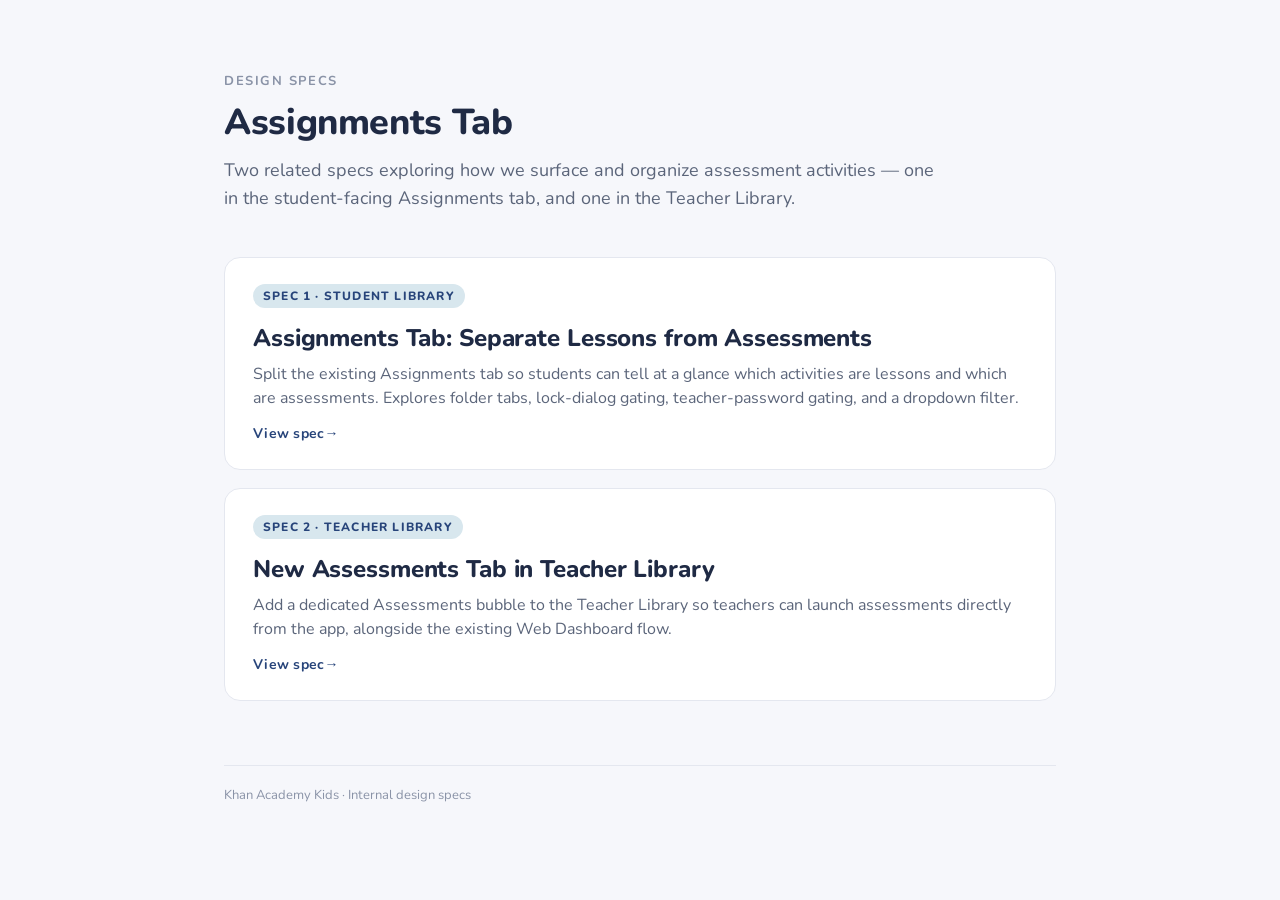
==== commit e0c237b8: "IA" ====
--- a/AssignmentTab/index.html
+++ b/AssignmentTab/index.html
@@ -172,7 +172,7 @@
 
     <div class="specs">
       <a class="spec-card" href="lessons-vs-assessments.html">
-        <span class="spec-card-tag">Spec 1 · Student app</span>
+        <span class="spec-card-tag">Spec 1 · Student Library</span>
         <h2 class="spec-card-title"><strong>Assignments Tab:</strong> Separate Lessons from Assessments</h2>
         <p class="spec-card-desc">
           Split the existing Assignments tab so students can tell at a glance which activities are lessons and which are assessments. Explores folder tabs, lock-dialog gating, teacher-password gating, and a dropdown filter.
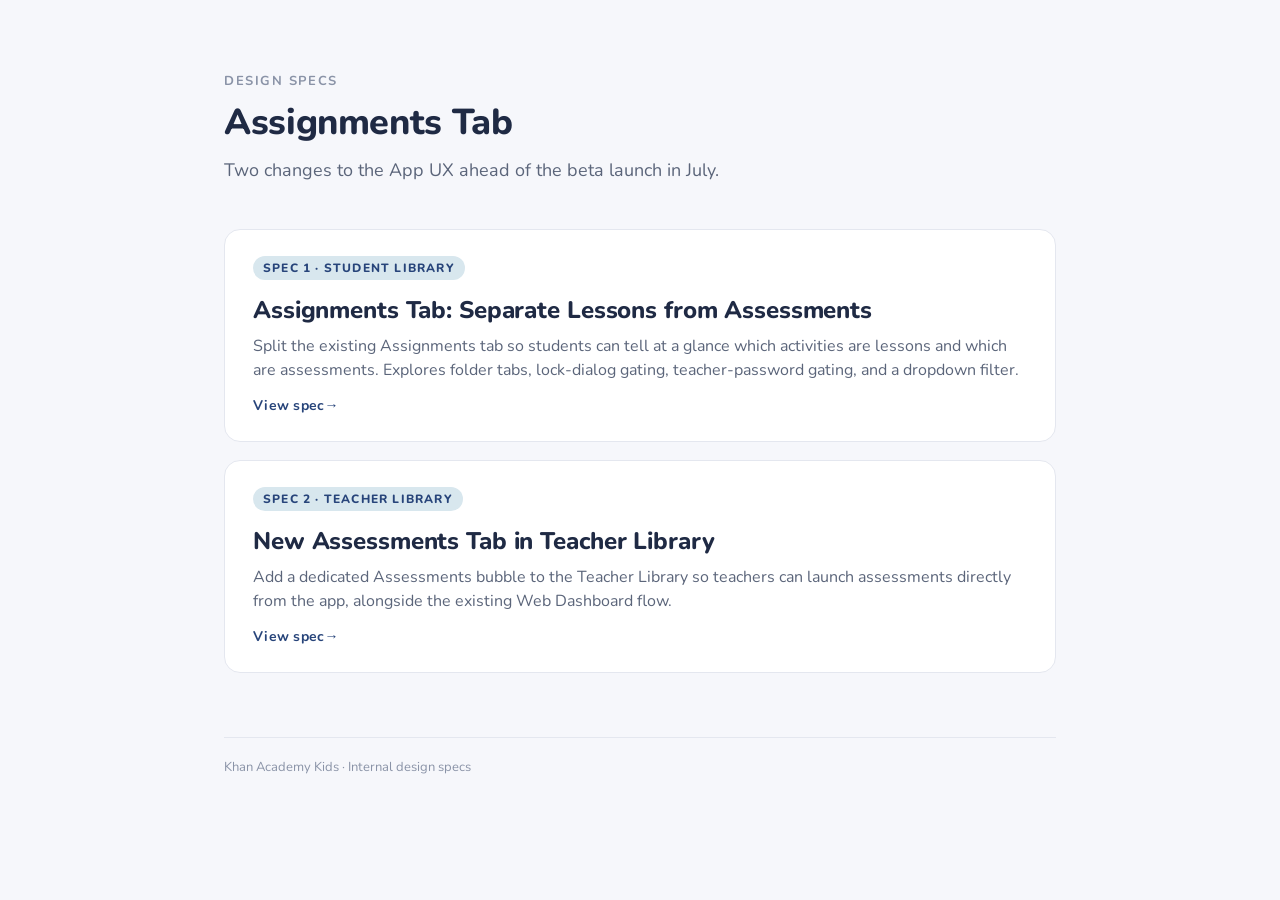
==== commit 9eb5ad4f: "Landing: update lede to mention beta launch in July" ====
--- a/AssignmentTab/index.html
+++ b/AssignmentTab/index.html
@@ -167,7 +167,7 @@
     <div class="eyebrow">Design Specs</div>
     <h1>Assignments Tab</h1>
     <p class="lede">
-      Two related specs exploring how we surface and organize assessment activities — one in the student-facing Assignments tab, and one in the Teacher Library.
+      Two changes to the App UX ahead of the beta launch in July.
     </p>
 
     <div class="specs">
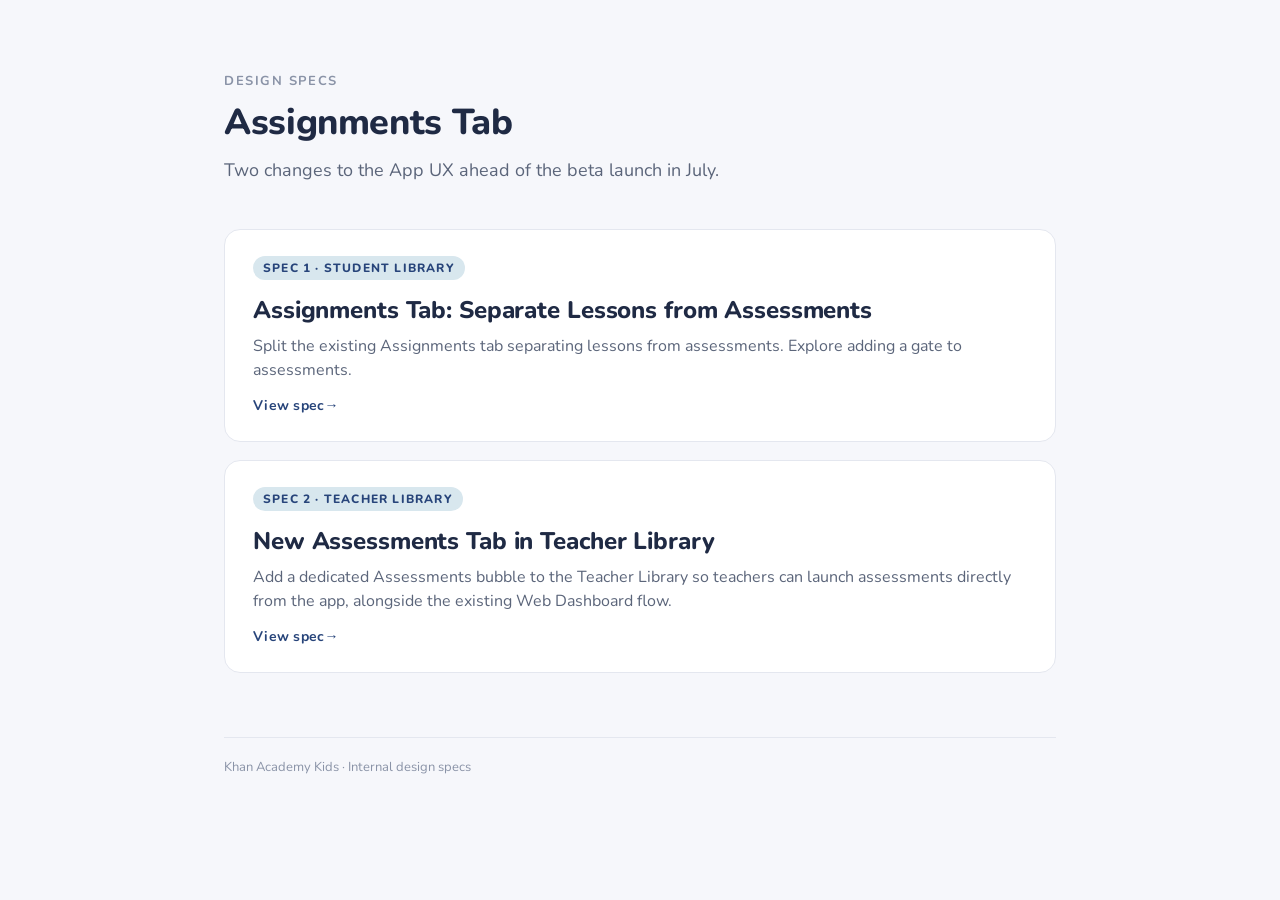
==== commit a03bb307: "Landing: tighten Spec 1 description" ====
--- a/AssignmentTab/index.html
+++ b/AssignmentTab/index.html
@@ -175,7 +175,7 @@
         <span class="spec-card-tag">Spec 1 · Student Library</span>
         <h2 class="spec-card-title"><strong>Assignments Tab:</strong> Separate Lessons from Assessments</h2>
         <p class="spec-card-desc">
-          Split the existing Assignments tab so students can tell at a glance which activities are lessons and which are assessments. Explores folder tabs, lock-dialog gating, teacher-password gating, and a dropdown filter.
+          Split the existing Assignments tab separating lessons from assessments. Explore adding a gate to assessments.
         </p>
         <div class="spec-card-arrow">View spec</div>
       </a>
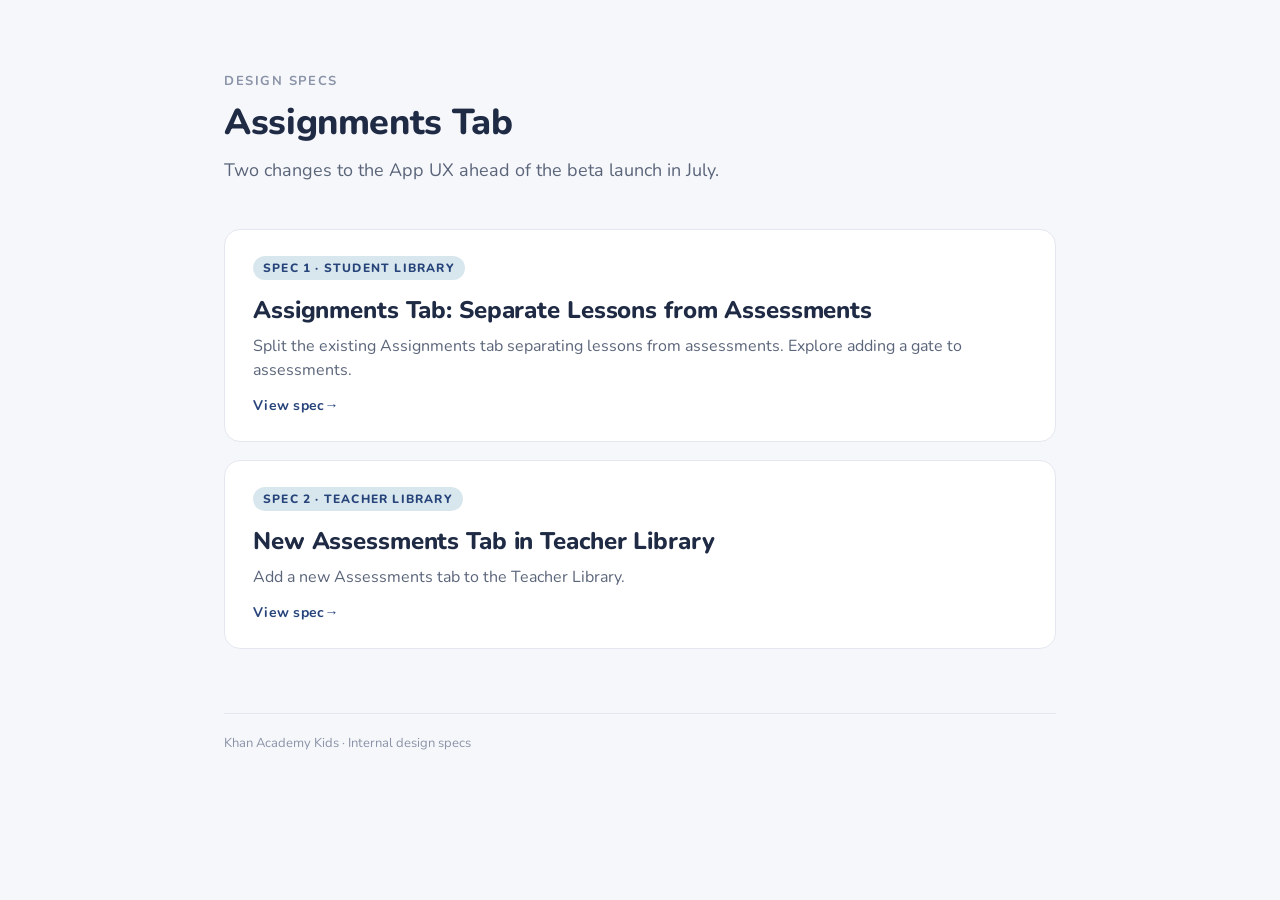
==== commit c1043fed: "Landing: tighten Spec 2 description" ====
--- a/AssignmentTab/index.html
+++ b/AssignmentTab/index.html
@@ -184,7 +184,7 @@
         <span class="spec-card-tag">Spec 2 · Teacher Library</span>
         <h2 class="spec-card-title"><strong>New Assessments Tab</strong> in Teacher Library</h2>
         <p class="spec-card-desc">
-          Add a dedicated Assessments bubble to the Teacher Library so teachers can launch assessments directly from the app, alongside the existing Web Dashboard flow.
+          Add a new Assessments tab to the Teacher Library.
         </p>
         <div class="spec-card-arrow">View spec</div>
       </a>
